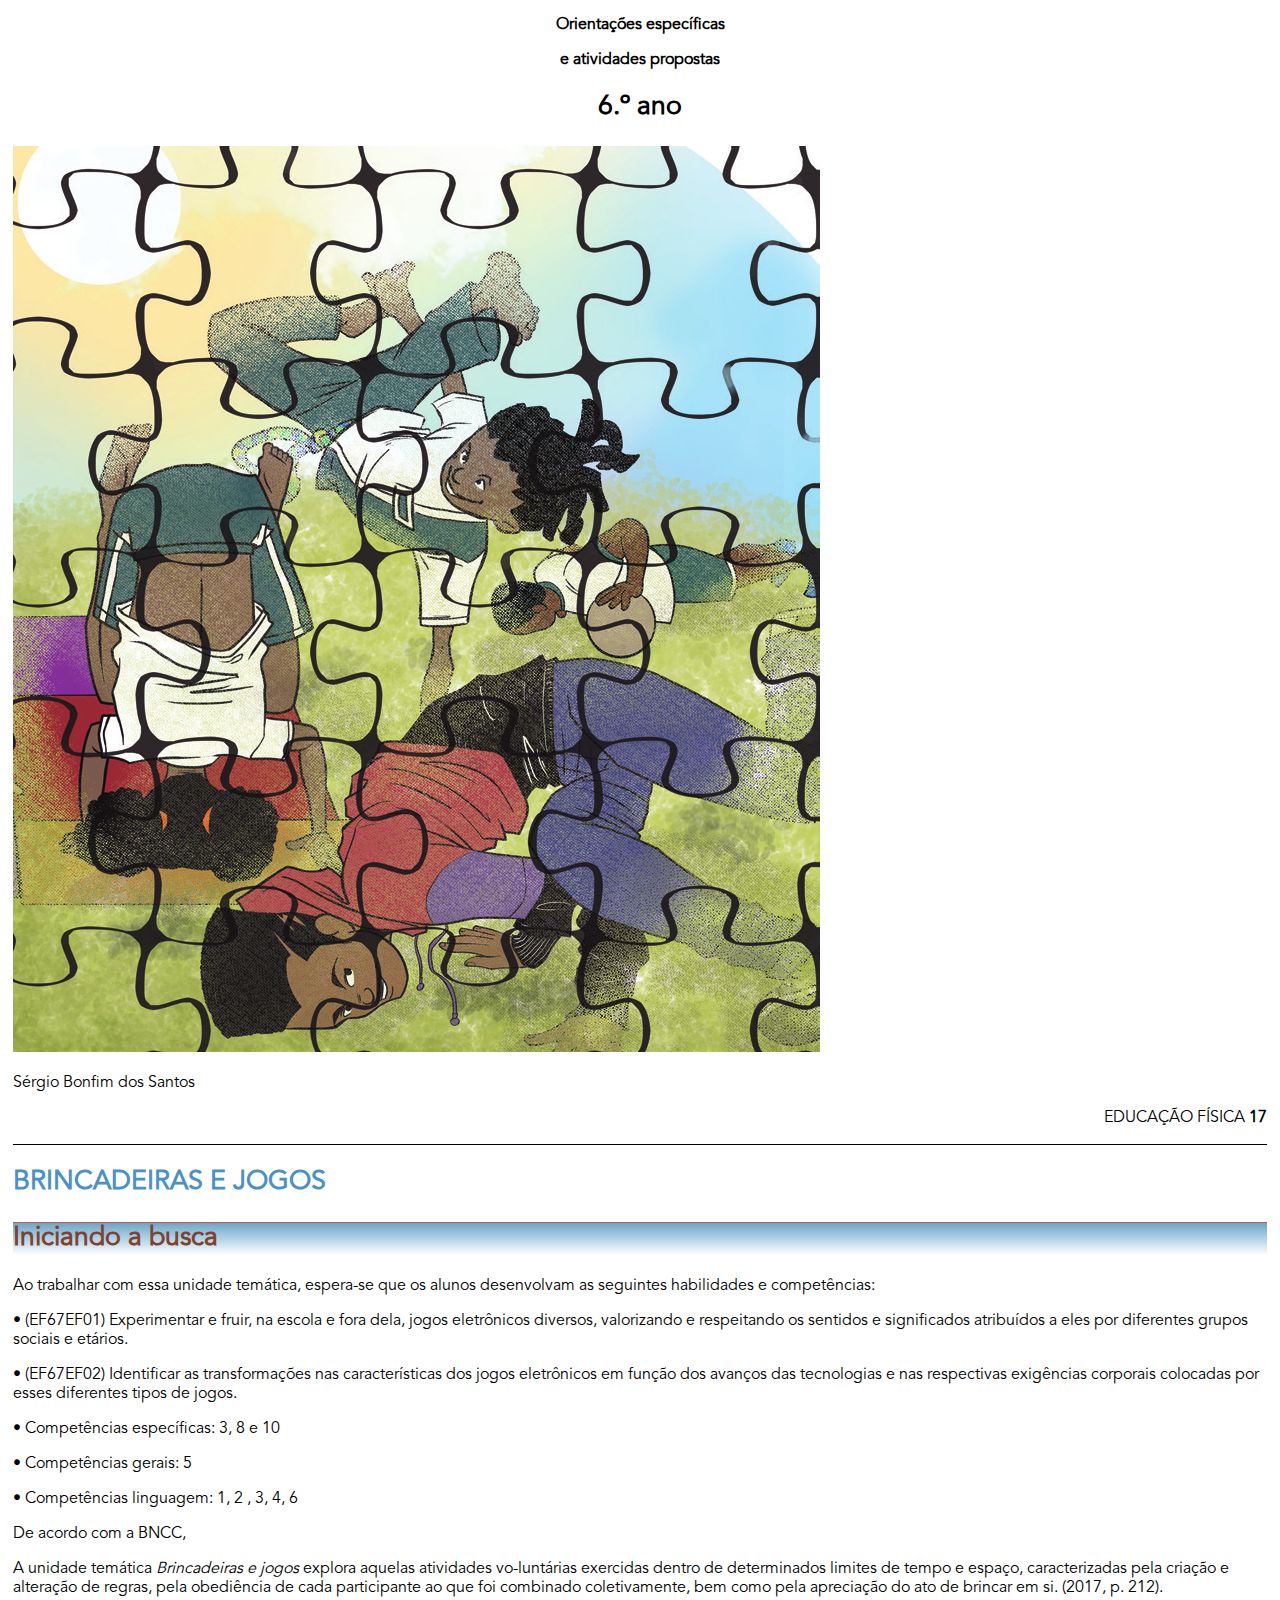
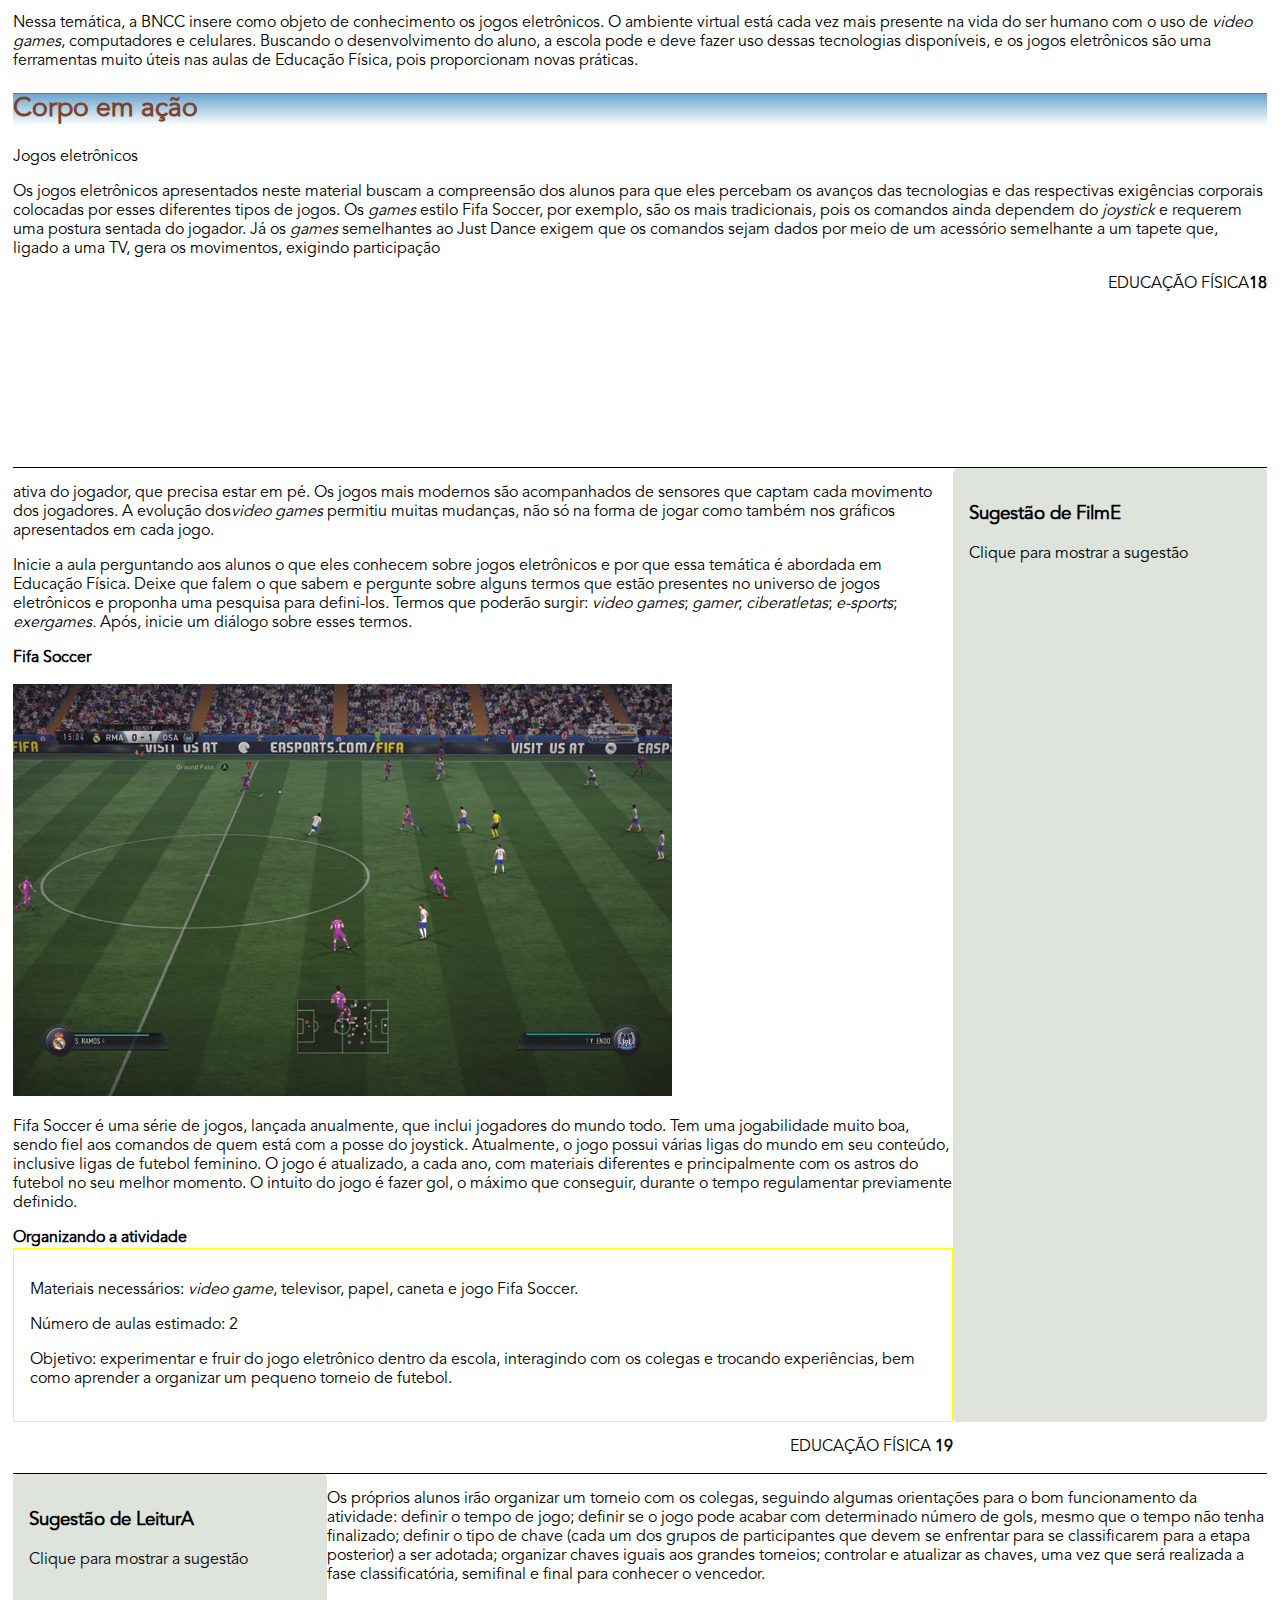
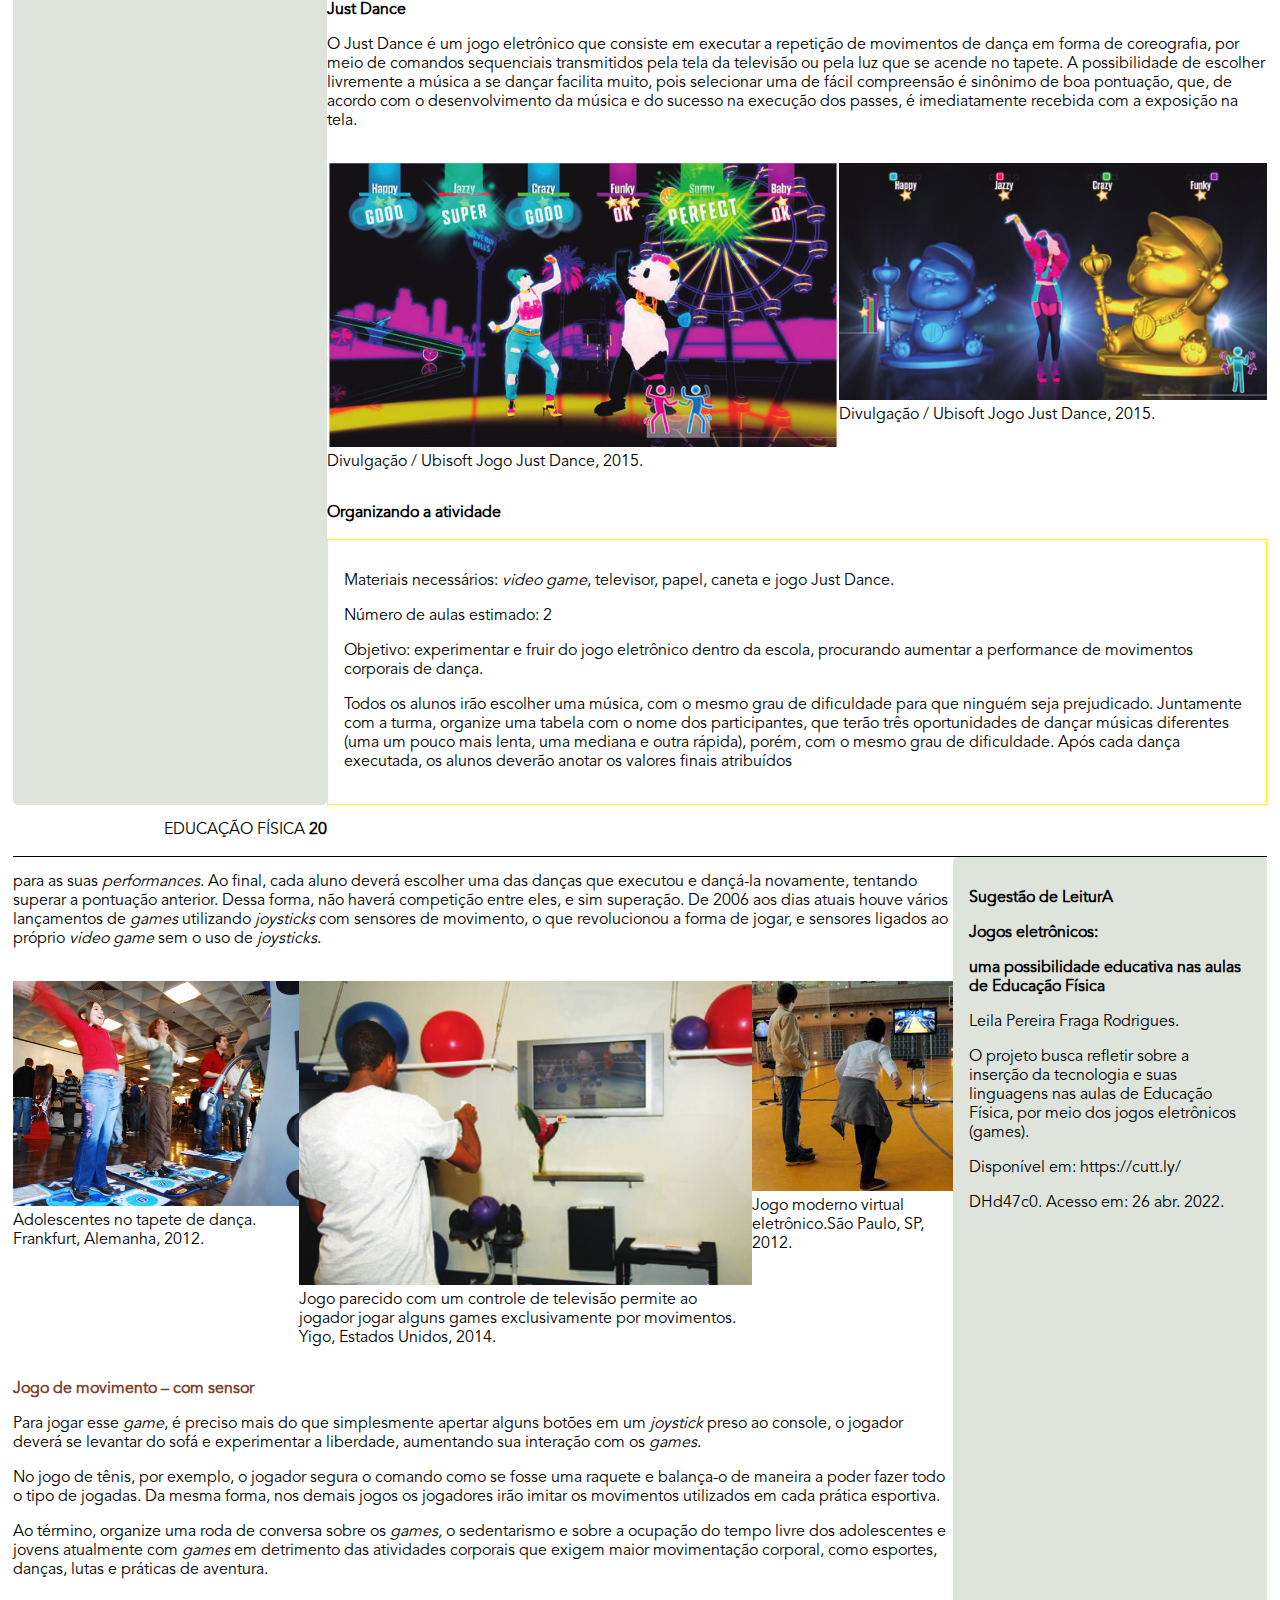
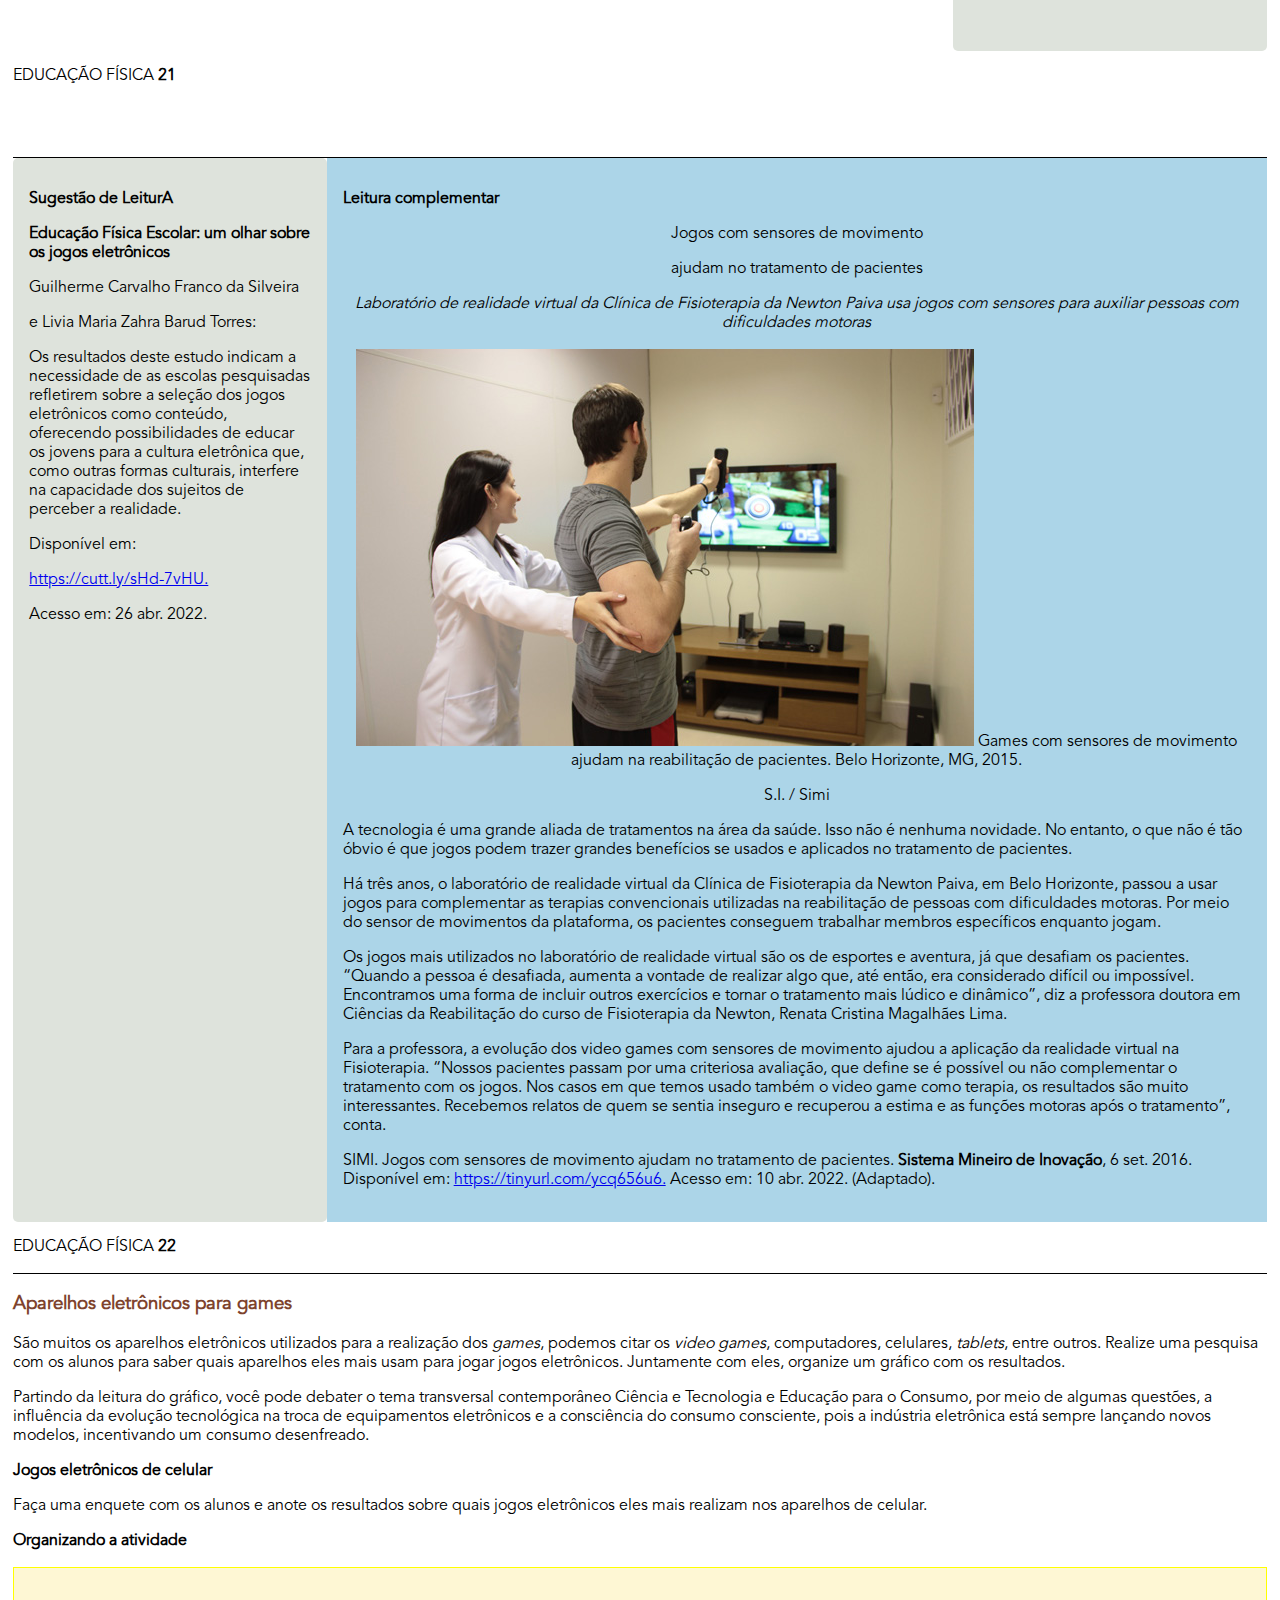
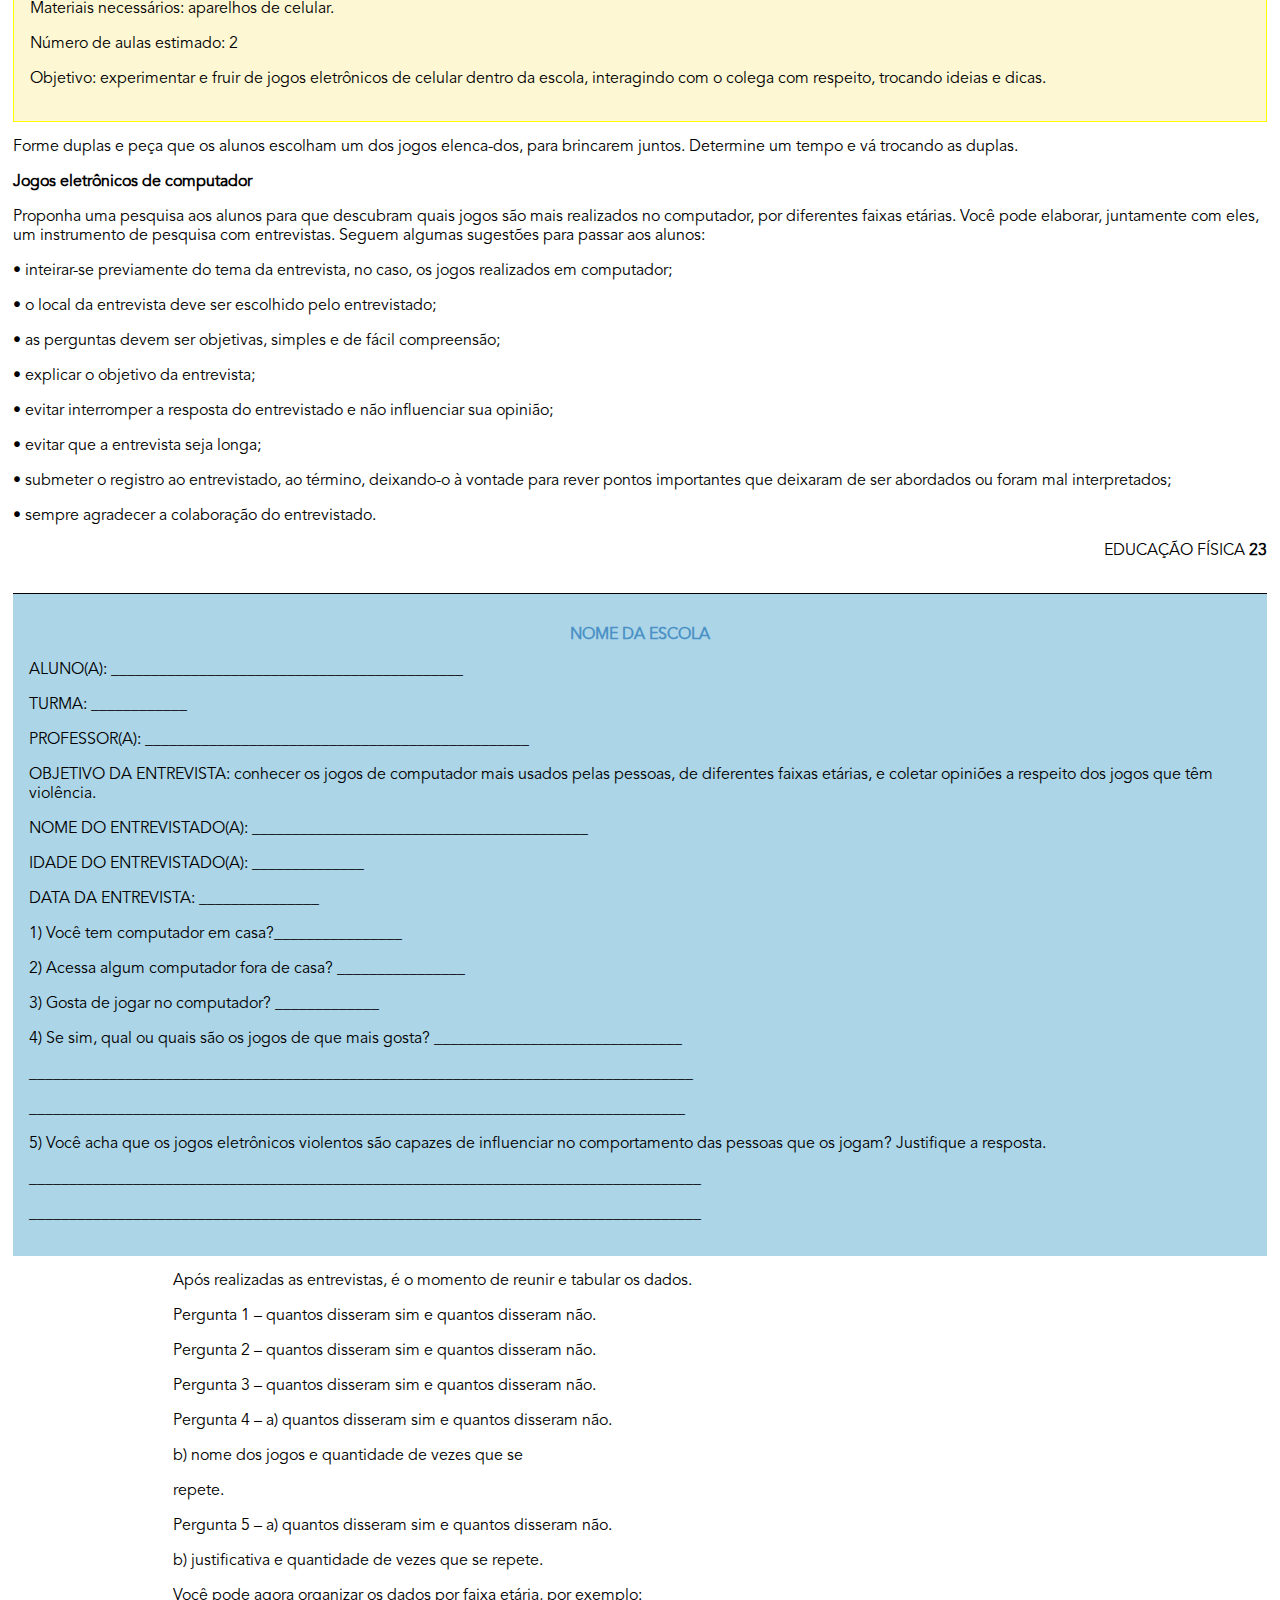
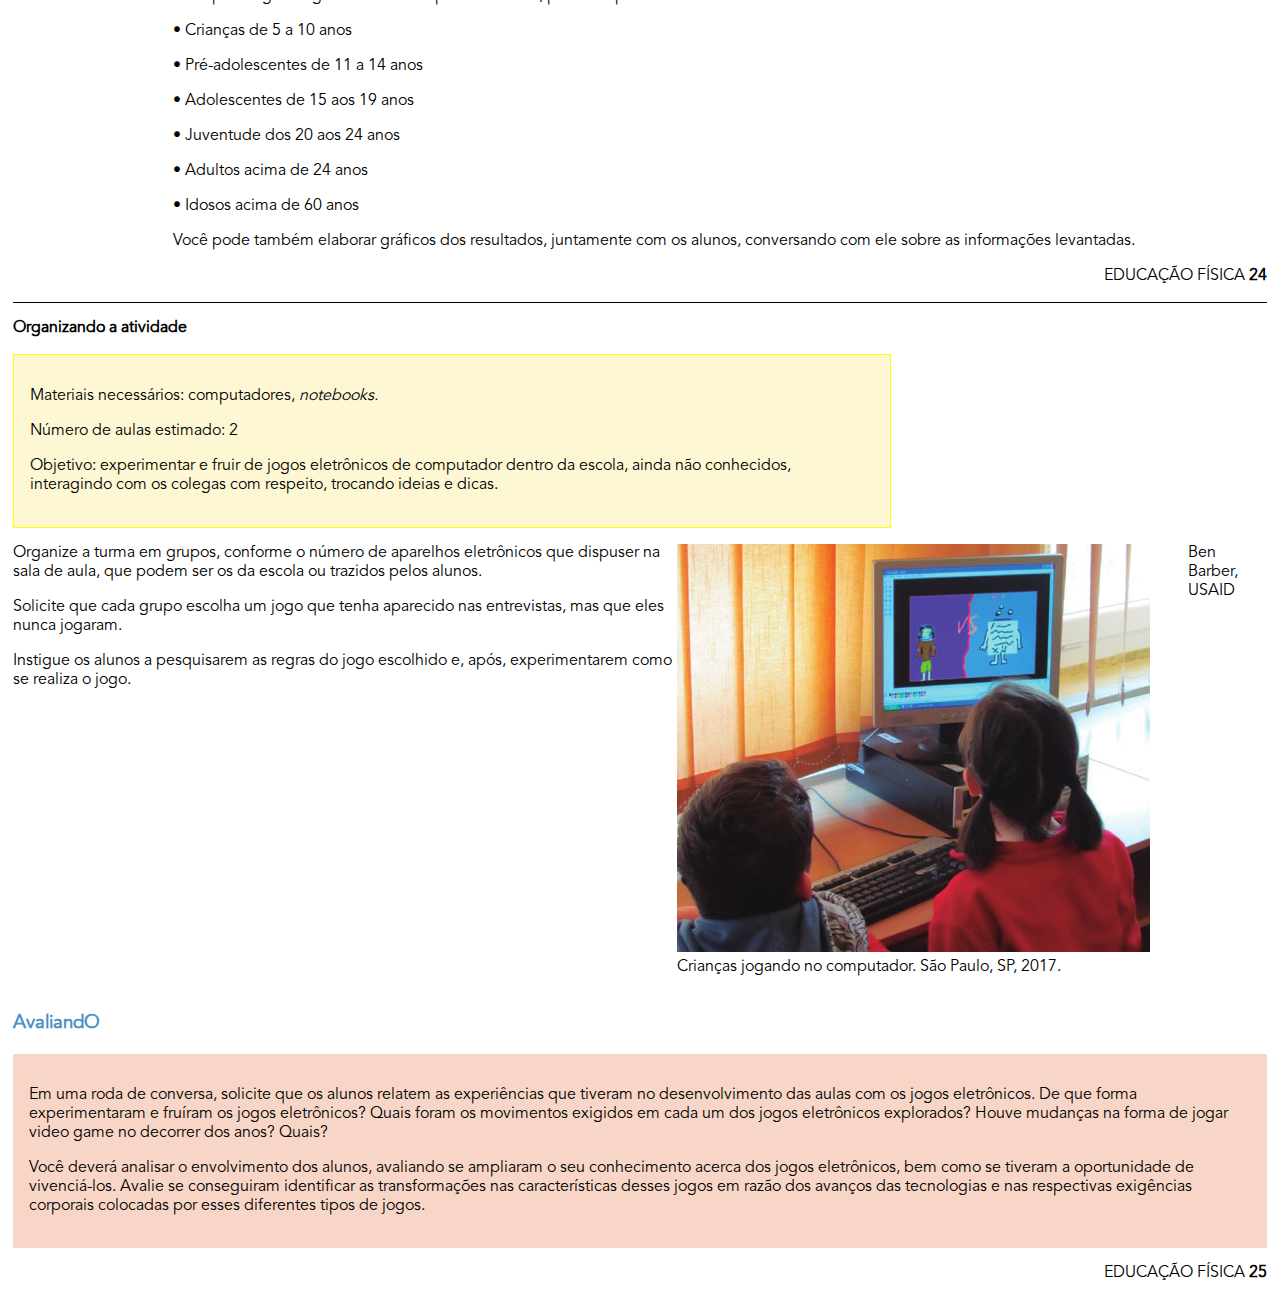
==== zip/ED Fisica 6. FINAL CAPA - Diego Berton, Roselise Stallivi/part2-0-brincadeiras.html @ aefc0dc9 "Refatorando js" ====
<!DOCTYPE html>
<html lang="pt">
  <head>
    <meta charset="UTF-8" />
    <meta http-equiv="X-UA-Compatible" content="IE=edge" />
    <meta name="viewport" content="width=device-width, initial-scale=1.0" />
    <link href="styles/style.css" rel="stylesheet" type="text/css" />
    <title>Manual do professor para a Educação Física - 6. ano</title>
  </head>
  <body>
    <main>
      <section class="page 17">
        <p class="calibre1 center">
          <b class="calibre3">Orientações específicas</b>
        </p>
        <p class="calibre1 center">
          <b class="calibre3">e atividades propostas</b>
        </p>
        <h2 title="6.º, **ano**" class="calibre4 center">6.º ano</h2>
        <p class="calibre1">
          <img src="images/000029.png" alt="Image 38" class="calibre2" />
        </p>
        <p class="calibre1">Sérgio Bonfim dos Santos</p>
        <p class="calibre1 right">EDUCAÇÃO FÍSICA <b class="calibre3">17</b></p>
      </section>
      <section class="page 18">
        <p class="calibre4 title--blue">
          <b class="calibre3">BRINCADEIRAS E JOGOS</b>
        </p>
        <p class="calibre4 title--brown--gradient">
          <b class="calibre3">Iniciando a busca</b>
        </p>
        <p class="calibre1">
          Ao trabalhar com essa unidade temática, espera-se que os alunos
          desenvolvam as seguintes habilidades e competências:
        </p>
        <p class="calibre1">
          • (EF67EF01) Experimentar e fruir, na escola e fora dela, jogos
          eletrônicos diversos, valorizando e respeitando os sentidos e
          significados atribuídos a eles por diferentes grupos sociais e
          etários.
        </p>
        <p class="calibre1"><b class="calibre3"> </b></p>
        <p class="calibre1">
          • (EF67EF02) Identificar as transformações nas características dos
          jogos eletrônicos em função dos avanços das tecnologias e nas
          respectivas exigências corporais colocadas por esses diferentes tipos
          de jogos.
        </p>
        <p class="calibre1"><b class="calibre3"> </b></p>
        <p class="calibre1">• Competências específicas: 3, 8 e 10</p>
        <p class="calibre1"><b class="calibre3"> </b></p>
        <p class="calibre1">• Competências gerais: 5</p>
        <p class="calibre1">
          •<b class="calibre3"> </b>Competências linguagem: 1, 2 , 3, 4, 6
        </p>
        <p class="calibre1">De acordo com a BNCC,</p>
        <p class="calibre1">
          A unidade temática
          <i class="calibre6">Brincadeiras e jogos</i> explora aquelas
          atividades vo-luntárias exercidas dentro de determinados limites de
          tempo e espaço, caracterizadas pela criação e alteração de regras,
          pela obediência de cada participante ao que foi combinado
          coletivamente, bem como pela apreciação do ato de brincar em si.
          (2017, p. 212).
        </p>
        <p class="calibre1">
          Nessa temática, a BNCC insere como objeto de conhecimento os jogos
          eletrônicos. O ambiente virtual está cada vez mais presente na vida do
          ser humano com o uso de <i class="calibre6">video games</i>,
          computadores e celulares. Buscando o desenvolvimento do aluno, a
          escola pode e deve fazer uso dessas tecnologias disponíveis, e os
          jogos eletrônicos são uma ferramentas muito úteis nas aulas de
          Educação Física, pois proporcionam novas práticas.
        </p>
        <p class="calibre4 title--brown--gradient">
          <b class="calibre3">Corpo em ação</b>
        </p>
        <p class="calibre1">Jogos eletrônicos</p>
        <p class="calibre1">
          Os jogos eletrônicos apresentados neste material buscam a compreensão
          dos alunos para que eles percebam os avanços das tecnologias e das
          respectivas exigências corporais colocadas por esses diferentes tipos
          de jogos. Os <i class="calibre6">games</i> estilo Fifa Soccer, por
          exemplo, são os mais tradicionais, pois os comandos ainda dependem do
          <i class="calibre6">joystick</i> e requerem uma postura sentada do
          jogador. Já os <i class="calibre6">games</i> semelhantes ao Just Dance
          exigem que os comandos sejam dados por meio de um acessório semelhante
          a um tapete que, ligado a uma TV, gera os movimentos, exigindo
          participação
        </p>
        <p class="calibre1 right">EDUCAÇÃO FÍSICA<b class="calibre3">18</b></p>
      </section>
      <section class="page 19 two-blocks-right">
        <div>
          <p class="calibre1">
            ativa do jogador, que precisa estar em pé. Os jogos mais modernos
            são acompanhados de sensores que captam cada movimento dos
            jogadores. A evolução dos<i class="calibre6">video games</i>
            permitiu muitas mudanças, não só na forma de jogar como também nos
            gráficos apresentados em cada jogo.
          </p>
          <p class="calibre1">
            Inicie a aula perguntando aos alunos o que eles conhecem sobre jogos
            eletrônicos e por que essa temática é abordada em Educação Física.
            Deixe que falem o que sabem e pergunte sobre alguns termos que estão
            presentes no universo de jogos eletrônicos e proponha uma pesquisa
            para defini-los. Termos que poderão surgir:
            <i class="calibre6">video games</i>; <i class="calibre6">gamer</i>;
            <i class="calibre6">ciberatletas</i>;
            <i class="calibre6">e-sports</i>;
            <i class="calibre6">exergames.</i> Após, inicie um diálogo sobre
            esses termos.
          </p>
          <p class="calibre1"><b class="calibre3">Fifa Soccer</b></p>
          <p class="calibre1">
            <img src="images/000125.png" alt="Image 43" class="calibre2" />
          </p>
          <p class="calibre1">
            Fifa Soccer é uma série de jogos, lançada anualmente, que inclui
            jogadores do mundo todo. Tem uma jogabilidade muito boa, sendo fiel
            aos comandos de quem está com a posse do joystick. Atualmente, o
            jogo possui várias ligas do mundo em seu conteúdo, inclusive ligas
            de futebol feminino. O jogo é atualizado, a cada ano, com materiais
            diferentes e principalmente com os astros do futebol no seu melhor
            momento. O intuito do jogo é fazer gol, o máximo que conseguir,
            durante o tempo regulamentar previamente definido.
          </p>
          <b class="calibre3">Organizando a atividade</b>
          <div class="box--yellow">
            <p class="calibre1">
              Materiais necessários: <i class="calibre6">video game</i>,
              televisor, papel, caneta e jogo Fifa Soccer.
            </p>
            <p class="calibre1">Número de aulas estimado: 2</p>
            <p class="calibre1">
              Objetivo: experimentar e fruir do jogo eletrônico dentro da
              escola, interagindo com os colegas e trocando experiências, bem
              como aprender a organizar um pequeno torneio de futebol.
            </p>
          </div>
        </div>
        <div id="sugestao-19" class="pointer background--blue padding1">
          <h3>
            <b class="calibre3">Sugestão de FilmE</b>
          </h3>
          <p id="instrucao-19">Clique para mostrar a sugestão</p>
          <div id="bloco-sugestao-19" style="visibility: hidden">
            <p>A Era do <i class="calibre6">video game</i></p>
            <p class="calibre1">Ano: 2007.</p>
            <p class="calibre1">Produção: Discovery Channel.</p>
            <p>
              A <i class="calibre6">Era do video game</i> é uma visão madura do
              impacto e da influência dos jogos na sociedade, levando a sério o
              assunto, mas sem perder o tom de brincadeira. Este documentário
              possui 5 capítulos: O polegar; O rosto; As pernas; A mente, e O
              coração. Nesses 5 capítulos, narra a trajetória dos jogos
              eletrônicos, desde o final da década de 50 até os dias atuais,
              retratando não apenas aspectos históricos, mas também o impacto e
              a influência dos <i class="calibre6">games</i> no mundo do
              entretenimento contemporâneo.
            </p>
            <p class="calibre1">
              <img src="images/000156.png" alt="Image 45" class="calibre2" />
            </p>
          </div>
        </div>
        <p class="calibre1 right">EDUCAÇÃO FÍSICA <b class="calibre3">19</b></p>
      </section>
      <section class="page 20 two-blocks-left">
        <div id="sugestao-20" class="pointer background--blue padding1">
          <h3><b class="calibre3"> Sugestão de LeiturA </b></h3>
          <p id="instrucao-20">Clique para mostrar a sugestão</p>
          <div id="bloco-sugestao-20" style="visibility: hidden">
            <p>
              <b class="calibre3">
                Exergames: jogos eletrônicos e exercícios?
              </b>
            </p>
            <p>Talita da Silva de Assis e Alfred Sholl-Franco</p>
            <p>
              O artigo trata dos exergames, jogos que utilizam os movimentos
              corporais como forma de interação com ambientes virtuais,
              contribuindo para o aumento no repertório de movimentos dos alunos
            </p>
            <p>
              Disponível em: https://cutt.ly/BHd7oya. Acesso em: 25 abr. 2022.
            </p>
          </div>
        </div>
        <div>
          <p class="calibre1">
            Os próprios alunos irão organizar um torneio com os colegas,
            seguindo algumas orientações para o bom funcionamento da atividade:
            definir o tempo de jogo; definir se o jogo pode acabar com
            determinado número de gols, mesmo que o tempo não tenha finalizado;
            definir o tipo de chave (cada um dos grupos de participantes que
            devem se enfrentar para se classificarem para a etapa posterior) a
            ser adotada; organizar chaves iguais aos grandes torneios; controlar
            e atualizar as chaves, uma vez que será realizada a fase
            classificatória, semifinal e final para conhecer o vencedor.
          </p>
          <p class="calibre3">Just Dance</p>

          <p class="calibre1">
            O Just Dance é um jogo eletrônico que consiste em executar a
            repetição de movimentos de dança em forma de coreografia, por meio
            de comandos sequenciais transmitidos pela tela da televisão ou pela
            luz que se acende no tapete. A possibilidade de escolher livremente
            a música a se dançar facilita muito, pois selecionar uma de fácil
            compreensão é sinônimo de boa pontuação, que, de acordo com o
            desenvolvimento da música e do sucesso na execução dos passes, é
            imediatamente recebida com a exposição na tela.
          </p>
          <div style="display: flex">
            <p class="calibre1">
              <img
                src="images/000198.png"
                alt="Image 48"
                class="image-responsive"
              />
              Divulgação / Ubisoft Jogo Just Dance, 2015.
            </p>
            <p class="calibre1">
              <img
                src="images/000232.png"
                alt="Image 50"
                class="image-responsive"
              />
              Divulgação / Ubisoft Jogo Just Dance, 2015.
            </p>
          </div>
          <div>
            <p class="calibre1">
              <b class="calibre3">Organizando a atividade</b>
            </p>
            <div class="box--yellow">
              <p class="calibre1">
                Materiais necessários: <i class="calibre6">video game</i>,
                televisor, papel, caneta e jogo Just Dance.
              </p>
              <p class="calibre1">Número de aulas estimado: 2</p>
              <p class="calibre1">
                Objetivo: experimentar e fruir do jogo eletrônico dentro da
                escola, procurando aumentar a performance de movimentos
                corporais de dança.
              </p>
              <p class="calibre1">
                Todos os alunos irão escolher uma música, com o mesmo grau de
                dificuldade para que ninguém seja prejudicado. Juntamente com a
                turma, organize uma tabela com o nome dos participantes, que
                terão três oportunidades de dançar músicas diferentes (uma um
                pouco mais lenta, uma mediana e outra rápida), porém, com o
                mesmo grau de dificuldade. Após cada dança executada, os alunos
                deverão anotar os valores finais atribuídos
              </p>
            </div>
          </div>
        </div>
        <p class="calibre1 right">EDUCAÇÃO FÍSICA <b class="calibre3">20</b></p>
      </section>
      <section class="page 21 two-blocks-right">
        <div>
          <p class="calibre1">
            para as suas <i class="calibre6">performances</i>. Ao final, cada
            aluno deverá escolher uma das danças que executou e dançá-la
            novamente, tentando superar a pontuação anterior. Dessa forma, não
            haverá competição entre eles, e sim superação. De 2006 aos dias
            atuais houve vários lançamentos de
            <i class="calibre6">games</i> utilizando
            <i class="calibre6">joysticks</i> com sensores de movimento, o que
            revolucionou a forma de jogar, e sensores ligados ao próprio
            <i class="calibre6">video game</i> sem o uso de
            <i class="calibre6">joysticks</i>.
          </p>
          <div style="display: flex">
            <p class="calibre1">
              <img
                src="images/000272.jpg"
                alt="Image 53"
                class="image-responsive"
              />
              Adolescentes no tapete de dança. Frankfurt, Alemanha, 2012.
            </p>
            <p class="calibre1">
              <img
                src="images/000306.png"
                alt="Image 55"
                class="image-responsive"
              />
              Jogo parecido com um controle de televisão permite ao jogador
              jogar alguns games exclusivamente por movimentos. Yigo, Estados
              Unidos, 2014.
            </p>
            <p class="calibre1">
              <img
                src="images/000265.jpg"
                alt="Image 57"
                class="image-responsive"
              />
              Jogo moderno virtual eletrônico.São Paulo, SP, 2012.
            </p>
          </div>
          <div>
            <p class="calibre3 title--brown">
              Jogo de movimento &ndash; com sensor
            </p>
            <p class="calibre1">
              Para jogar esse <i class="calibre6">game</i>, é preciso mais do
              que simplesmente apertar alguns botões em um
              <i class="calibre6">joystick</i> preso ao console, o jogador
              deverá se levantar do sofá e experimentar a liberdade, aumentando
              sua interação com os <i class="calibre6">games</i>.
            </p>
            <p class="calibre1">
              No jogo de tênis, por exemplo, o jogador segura o comando como se
              fosse uma raquete e balança-o de maneira a poder fazer todo o tipo
              de jogadas. Da mesma forma, nos demais jogos os jogadores irão
              imitar os movimentos utilizados em cada prática esportiva.
            </p>
            <p class="calibre1">
              Ao término, organize uma roda de conversa sobre os
              <i class="calibre6">games, </i> o sedentarismo e sobre a ocupação
              do tempo livre dos adolescentes e jovens atualmente com
              <i class="calibre6">games</i> em detrimento das atividades
              corporais que exigem maior movimentação corporal, como esportes,
              danças, lutas e práticas de aventura.
            </p>
          </div>
        </div>
        <div class="background--blue padding1">
          <p class="calibre1">
            <b class="calibre3">Sugestão de</b>
            <b class="calibre3">LeiturA</b>
          </p>
          <p class="calibre1"><b class="calibre3">Jogos eletrônicos: </b></p>
          <p class="calibre1">
            <b class="calibre3"
              >uma possibilidade educativa nas aulas de Educação Física</b
            >
          </p>
          <p class="calibre1">Leila Pereira Fraga Rodrigues.</p>
          <p class="calibre1">
            O projeto busca refletir sobre a inserção da tecnologia e suas
            linguagens nas aulas de Educação Física, por meio dos jogos
            eletrônicos (games).
          </p>
          <p class="calibre1">Disponível em: https://cutt.ly/</p>
          <p class="calibre1">DHd47c0. Acesso em: 26 abr. 2022.</p>
        </div>
        <p class="calibre1">EDUCAÇÃO FÍSICA <b class="calibre3">21</b></p>
      </section>
      <section class="page 22 two-blocks-left">
        <div class="background--blue padding1">
          <p class="calibre1"><b class="calibre3">Sugestão de LeiturA</b></p>
          <p class="calibre1">
            <b class="calibre3"
              >Educação Física Escolar: um olhar sobre os jogos eletrônicos</b
            >
          </p>
          <p class="calibre1">Guilherme Carvalho Franco da Silveira</p>
          <p class="calibre1">e Livia Maria Zahra Barud Torres:</p>
          <p class="calibre1">
            Os resultados deste estudo indicam a necessidade de as escolas
            pesquisadas refletirem sobre a seleção dos jogos eletrônicos como
            conteúdo, oferecendo possibilidades de educar os jovens para a
            cultura eletrônica que, como outras formas culturais, interfere na
            capacidade dos sujeitos de perceber a realidade.
          </p>
          <p class="calibre1">Disponível em:</p>
          <p class="calibre1">
            <a href="https://cutt.ly/sHd-7vHU">https://cutt.ly/sHd-7vHU.</a>
          </p>
          <p class="calibre1">Acesso em: 26 abr. 2022.</p>
        </div>
        <div class="cover-background--blue padding1">
          <p class="calibre1"><b class="calibre3">Leitura complementar</b></p>
          <div class="center">
            <p class="calibre1">Jogos com sensores de movimento</p>
            <p class="calibre1">ajudam no tratamento de pacientes</p>
            <p class="calibre1">
              <i class="calibre6">
                Laboratório de realidade virtual da Clínica de Fisioterapia da
                Newton Paiva usa jogos com sensores para auxiliar pessoas com
                dificuldades motoras
              </i>
            </p>
            <p class="calibre1">
              <img
                src="images/000069.jpg"
                alt="Homem jogando video game Wii"
                class="calibre2"
              />
              Games com sensores de movimento ajudam na reabilitação de
              pacientes. Belo Horizonte, MG, 2015.
            </p>
            <p class="calibre1">S.I. / Simi</p>
          </div>

          <p class="calibre1">
            A tecnologia é uma grande aliada de tratamentos na área da saúde.
            Isso não é nenhuma novidade. No entanto, o que não é tão óbvio é que
            jogos podem trazer grandes benefícios se usados e aplicados no
            tratamento de pacientes.
          </p>
          <p class="calibre1">
            Há três anos, o laboratório de realidade virtual da Clínica de
            Fisioterapia da Newton Paiva, em Belo Horizonte, passou a usar jogos
            para complementar as terapias convencionais utilizadas na
            reabilitação de pessoas com dificuldades motoras. Por meio do sensor
            de movimentos da plataforma, os pacientes conseguem trabalhar
            membros específicos enquanto jogam.
          </p>
          <p class="calibre1">
            Os jogos mais utilizados no laboratório de realidade virtual são os
            de esportes e aventura, já que desafiam os pacientes. “Quando a
            pessoa é desafiada, aumenta a vontade de realizar algo que, até
            então, era considerado difícil ou impossível. Encontramos uma forma
            de incluir outros exercícios e tornar o tratamento mais lúdico e
            dinâmico”, diz a professora doutora em Ciências da Reabilitação do
            curso de Fisioterapia da Newton, Renata Cristina Magalhães Lima.
          </p>
          <p class="calibre1">
            Para a professora, a evolução dos video games com sensores de
            movimento ajudou a aplicação da realidade virtual na Fisioterapia.
            “Nossos pacientes passam por uma criteriosa avaliação, que define se
            é possível ou não complementar o tratamento com os jogos. Nos casos
            em que temos usado também o video game como terapia, os resultados
            são muito interessantes. Recebemos relatos de quem se sentia
            inseguro e recuperou a estima e as funções motoras após o
            tratamento”, conta.
          </p>
          <p class="calibre1">
            SIMI. Jogos com sensores de movimento ajudam no tratamento de
            pacientes.
            <b class="calibre3">Sistema Mineiro de Inovação</b>, 6 set. 2016.
            Disponível em:
            <a href="https://tinyurl.com/ycq656u6"
              >https://tinyurl.com/ycq656u6.</a
            >
            Acesso em: 10 abr. 2022. (Adaptado).
          </p>
        </div>
        <p class="calibre1">EDUCAÇÃO FÍSICA <b class="calibre3">22</b></p>
      </section>
      <section class="page 23">
        <h3 class="calibre1 title--brown">
          <a id="calibre_link-25"></a>Aparelhos eletrônicos para games
        </h3>
        <p class="calibre1">
          São muitos os aparelhos eletrônicos utilizados para a realização dos
          <i class="calibre6">games</i>, podemos citar os
          <i class="calibre6">video</i> <i class="calibre6">games</i>,
          computadores, celulares, <i class="calibre6">tablets</i>, entre
          outros. Realize uma pesquisa com os alunos para saber quais aparelhos
          eles mais usam para jogar jogos eletrônicos. Juntamente com eles,
          organize um gráfico com os resultados.
        </p>
        <p class="calibre1">
          Partindo da leitura do gráfico, você pode debater o tema transversal
          contemporâneo Ciência e Tecnologia e Educação para o Consumo, por meio
          de algumas questões, a influência da evolução tecnológica na troca de
          equipamentos eletrônicos e a consciência do consumo consciente, pois a
          indústria eletrônica está sempre lançando novos modelos, incentivando
          um consumo desenfreado.
        </p>
        <p class="calibre1">
          <b class="calibre3">Jogos eletrônicos de celular</b>
        </p>
        <p class="calibre1">
          Faça uma enquete com os alunos e anote os resultados sobre quais jogos
          eletrônicos eles mais realizam nos aparelhos de celular.
        </p>
        <p class="calibre1"><b class="calibre3">Organizando a atividade</b></p>
        <div class="box--yellow background--yellow">
          <p class="calibre1">Materiais necessários: aparelhos de celular.</p>
          <p class="calibre1">Número de aulas estimado: 2</p>
          <p class="calibre1">
            Objetivo: experimentar e fruir de jogos eletrônicos de celular
            dentro da escola, interagindo com o colega com respeito, trocando
            ideias e dicas.
          </p>
        </div>
        <p class="calibre1">
          Forme duplas e peça que os alunos escolham um dos jogos elenca-dos,
          para brincarem juntos. Determine um tempo e vá trocando as duplas.
        </p>
        <p class="calibre1">
          <b class="calibre3">Jogos eletrônicos de computador</b>
        </p>
        <p class="calibre1">
          Proponha uma pesquisa aos alunos para que descubram quais jogos são
          mais realizados no computador, por diferentes faixas etárias. Você
          pode elaborar, juntamente com eles, um instrumento de pesquisa com
          entrevistas. Seguem algumas sugestões para passar aos alunos:
        </p>
        <p class="calibre1">
          • inteirar-se previamente do tema da entrevista, no caso, os jogos
          realizados em computador;
        </p>
        <p class="calibre1">
          • o local da entrevista deve ser escolhido pelo entrevistado;
        </p>
        <p class="calibre1">
          • as perguntas devem ser objetivas, simples e de fácil compreensão;
        </p>
        <p class="calibre1">• explicar o objetivo da entrevista;</p>
        <p class="calibre1">
          • evitar interromper a resposta do entrevistado e não influenciar sua
          opinião;
        </p>
        <p class="calibre1">• evitar que a entrevista seja longa;</p>
        <p class="calibre1">
          • submeter o registro ao entrevistado, ao término, deixando-o à
          vontade para rever pontos importantes que deixaram de ser abordados ou
          foram mal interpretados;
        </p>
        <p class="calibre1">
          • sempre agradecer a colaboração do entrevistado.
        </p>
        <p class="calibre1 right">EDUCAÇÃO FÍSICA <b class="calibre3">23</b></p>
      </section>
      <section class="page 24">
        <div class="cover-background--blue padding1">
          <p class="calibre1 title--blue center">
            <b class="calibre3">NOME DA ESCOLA</b>
          </p>
          <p class="calibre1">
            ALUNO(A): ____________________________________________
          </p>
          <p class="calibre1">TURMA: ____________</p>
          <p class="calibre1">
            PROFESSOR(A): ________________________________________________
          </p>
          <p class="calibre1">
            OBJETIVO DA ENTREVISTA: conhecer os jogos de computador mais usados
            pelas pessoas, de diferentes faixas etárias, e coletar opiniões a
            respeito dos jogos que têm violência.
          </p>
          <p class="calibre1">
            NOME DO ENTREVISTADO(A): __________________________________________
          </p>
          <p class="calibre1">IDADE DO ENTREVISTADO(A): ______________</p>
          <p class="calibre1">DATA DA ENTREVISTA: _______________</p>
          <p class="calibre1">
            1) Você tem computador em casa?________________
          </p>
          <p class="calibre1">
            2) Acessa algum computador fora de casa? ________________
          </p>
          <p class="calibre1">3) Gosta de jogar no computador? _____________</p>
          <p class="calibre1">
            4) Se sim, qual ou quais são os jogos de que mais gosta?
            _______________________________
          </p>
          <p class="calibre1">
            ___________________________________________________________________________________
          </p>
          <p class="calibre1">
            __________________________________________________________________________________
          </p>
          <p class="calibre1">
            5) Você acha que os jogos eletrônicos violentos são capazes de
            influenciar no comportamento das pessoas que os jogam? Justifique a
            resposta.
          </p>
          <p class="calibre1">
            ____________________________________________________________________________________
          </p>
          <p class="calibre1">
            ____________________________________________________________________________________
          </p>
        </div>
        <div style="margin: 0 0 0 10rem">
          <p class="calibre1">
            Após realizadas as entrevistas, é o momento de reunir e tabular os
            dados.
          </p>
          <p class="calibre1">
            Pergunta 1 &ndash; quantos disseram sim e quantos disseram não.
          </p>
          <p class="calibre1">
            Pergunta 2 &ndash; quantos disseram sim e quantos disseram não.
          </p>
          <p class="calibre1">
            Pergunta 3 &ndash; quantos disseram sim e quantos disseram não.
          </p>
          <p class="calibre1">
            Pergunta 4 &ndash; a) quantos disseram sim e quantos disseram não.
          </p>
          <p class="calibre1">b) nome dos jogos e quantidade de vezes que se</p>
          <p class="calibre1">repete.</p>
          <p class="calibre1">
            Pergunta 5 &ndash; a) quantos disseram sim e quantos disseram não.
          </p>
          <p class="calibre1">
            b) justificativa e quantidade de vezes que se repete.
          </p>
          <p class="calibre1">
            Você pode agora organizar os dados por faixa etária, por exemplo:
          </p>
          <p class="calibre1"><b class="calibre3"> </b></p>
          <p class="calibre1">• Crianças de 5 a 10 anos</p>
          <p class="calibre1"><b class="calibre3"> </b></p>
          <p class="calibre1">• Pré-adolescentes de 11 a 14 anos</p>
          <p class="calibre1"><b class="calibre3"> </b></p>
          <p class="calibre1">• Adolescentes de 15 aos 19 anos</p>
          <p class="calibre1"><b class="calibre3"> </b></p>
          <p class="calibre1">• Juventude dos 20 aos 24 anos</p>
          <p class="calibre1"><b class="calibre3"> </b></p>
          <p class="calibre1">• Adultos acima de 24 anos</p>
          <p class="calibre1"><b class="calibre3"> </b></p>
          <p class="calibre1">• Idosos acima de 60 anos</p>
          <p class="calibre1">
            Você pode também elaborar gráficos dos resultados, juntamente com os
            alunos, conversando com ele sobre as informações levantadas.
          </p>
        </div>
        <p class="calibre1 right">EDUCAÇÃO FÍSICA <b class="calibre3">24</b></p>
      </section>
      <section class="25">
        <p class="calibre1"><b class="calibre3">Organizando a atividade</b></p>
        <div class="box--yellow background--yellow" style="margin-right: 30%">
          <p class="calibre1">
            Materiais necessários: computadores,
            <i class="calibre6">notebooks. </i>
          </p>
          <p class="calibre1">Número de aulas estimado: 2</p>
          <p class="calibre1">
            Objetivo: experimentar e fruir de jogos eletrônicos de computador
            dentro da escola, ainda não conhecidos, interagindo com os colegas
            com respeito, trocando ideias e dicas.
          </p>
        </div>
        <div style="display: flex">
          <div>
            <p class="calibre1">
              Organize a turma em grupos, conforme o número de aparelhos
              eletrônicos que dispuser na sala de aula, que podem ser os da
              escola ou trazidos pelos alunos.
            </p>
            <p class="calibre1">
              Solicite que cada grupo escolha um jogo que tenha aparecido nas
              entrevistas, mas que eles nunca jogaram.
            </p>
            <p class="calibre1">
              Instigue os alunos a pesquisarem as regras do jogo escolhido e,
              após, experimentarem como se realiza o jogo.
            </p>
          </div>
          <p class="calibre1">
            <img src="images/000132.png" alt="Image 64" class="calibre2" />
            Crianças jogando no computador. São Paulo, SP, 2017.
          </p>
          <p class="calibre1">Ben Barber, USAID</p>
        </div>
        <h3 class="calibre1 title--blue"><b class="calibre3">AvaliandO</b></h3>
        <div class="background--salmon padding1">
          <p class="calibre1">
            Em uma roda de conversa, solicite que os alunos relatem as
            experiências que tiveram no desenvolvimento das aulas com os jogos
            eletrônicos. De que forma experimentaram e fruíram os jogos
            eletrônicos? Quais foram os movimentos exigidos em cada um dos jogos
            eletrônicos explorados? Houve mudanças na forma de jogar video game
            no decorrer dos anos? Quais?
          </p>
          <p class="calibre1">
            Você deverá analisar o envolvimento dos alunos, avaliando se
            ampliaram o seu conhecimento acerca dos jogos eletrônicos, bem como
            se tiveram a oportunidade de vivenciá-los. Avalie se conseguiram
            identificar as transformações nas características desses jogos em
            razão dos avanços das tecnologias e nas respectivas exigências
            corporais colocadas por esses diferentes tipos de jogos.
          </p>
        </div>
        <p class="calibre1 right">EDUCAÇÃO FÍSICA <b class="calibre3">25</b></p>
      </section>
    </main>
    <script
      src="./scripts/interactions.js"
      type="application/javascript"
    ></script>
    <script
      defer
      src="scripts/part2-0.js"
      type="application/javascript"
    ></script>
  </body>
</html>
---- zip/ED Fisica 6. FINAL CAPA - Diego Berton, Roselise Stallivi/styles/style.css ----
@page {
  margin-bottom: 5pt;
  margin-top: 5pt;
}

@font-face {
  font-family: AvenirLTStd45Book;
  src: url("AvenirLTStd45Book.otf");
}

html,
body {
  display: block;
  font-size: 1em;
  margin-bottom: 0;
  margin-left: 5pt;
  margin-right: 5pt;
  margin-top: 0;
  padding-left: 0;
  padding-right: 0;
  font-family: "AvenirLTStd45Book";
}

@media print {
  .page {
    height: auto;
    border-bottom: 0;
  }
}

.title--blue {
  color: #4a91c5;
}

.title--brown {
  color: #7e432d;
}

.title--brown--gradient {
  border-top: #da5138 1px solid;
  background: rgb(107, 166, 205);
  background: linear-gradient(
    180deg,
    rgba(107, 166, 205, 1) 0%,
    rgba(255, 255, 255, 1) 100%
  );
  color: #7e432d;
}

.page {
  min-height: 100vh;
  border-bottom: 1px solid black;
}

.pointer {
  cursor: pointer;
}

.cover-background--blue {
  background-color: #acd5e8;
}

.background--blue {
  border-radius: 5px;
  background-color: #dee3dc;
}

.background--yellow {
  background-color: #fef7d4;
}

.background--salmon {
  background-color: #f8d6c7;
}
.center-center {
  display: flex;
  flex-direction: column;
  justify-content: center;
  align-items: center;
}

.center {
  text-align: center;
}

.right {
  text-align: right;
}

.box {
  margin: 0 10rem;
  padding: 1rem;
  border: 1px solid black;
}

.box--yellow {
  padding: 1rem;
  border: 1px solid yellow;
}

.two-blocks-right {
  display: grid;
  grid-template-columns: 1fr minmax(250px, 25%);
}

.two-blocks-left {
  display: grid;
  grid-template-columns: minmax(250px, 25%) 1fr;
}

.justify {
  text-align: justify;
  text-justify: inter-word;
  margin: 10rem;
}

.padding1 {
  padding: 1rem;
}

.calibre1 {
  display: block;
  margin-bottom: 1em;
  margin-left: 0;
  margin-right: 0;
  margin-top: 1em;
}

.calibre2 {
  height: auto;
  width: auto;
}

.image-responsive {
  height: auto;
  width: 100%;
}

.calibre3 {
  font-weight: bold;
}

.calibre4 {
  display: block;
  font-size: 1.66667em;
  font-weight: bold;
  line-height: 1.2;
  margin-bottom: 0.83em;
  margin-left: 0;
  margin-right: 0;
  margin-top: 0.83em;
  page-break-before: always;
}

.calibre5 {
  font-weight: bold;
  line-height: 1.2;
}

.calibre6 {
  font-style: italic;
}

.sigilnotintoc {
  display: block;
  font-size: 1.29167em;
  font-weight: bold;
  line-height: 1.2;
  margin-bottom: 1em;
  margin-left: 0;
  margin-right: 0;
  margin-top: 1em;
}
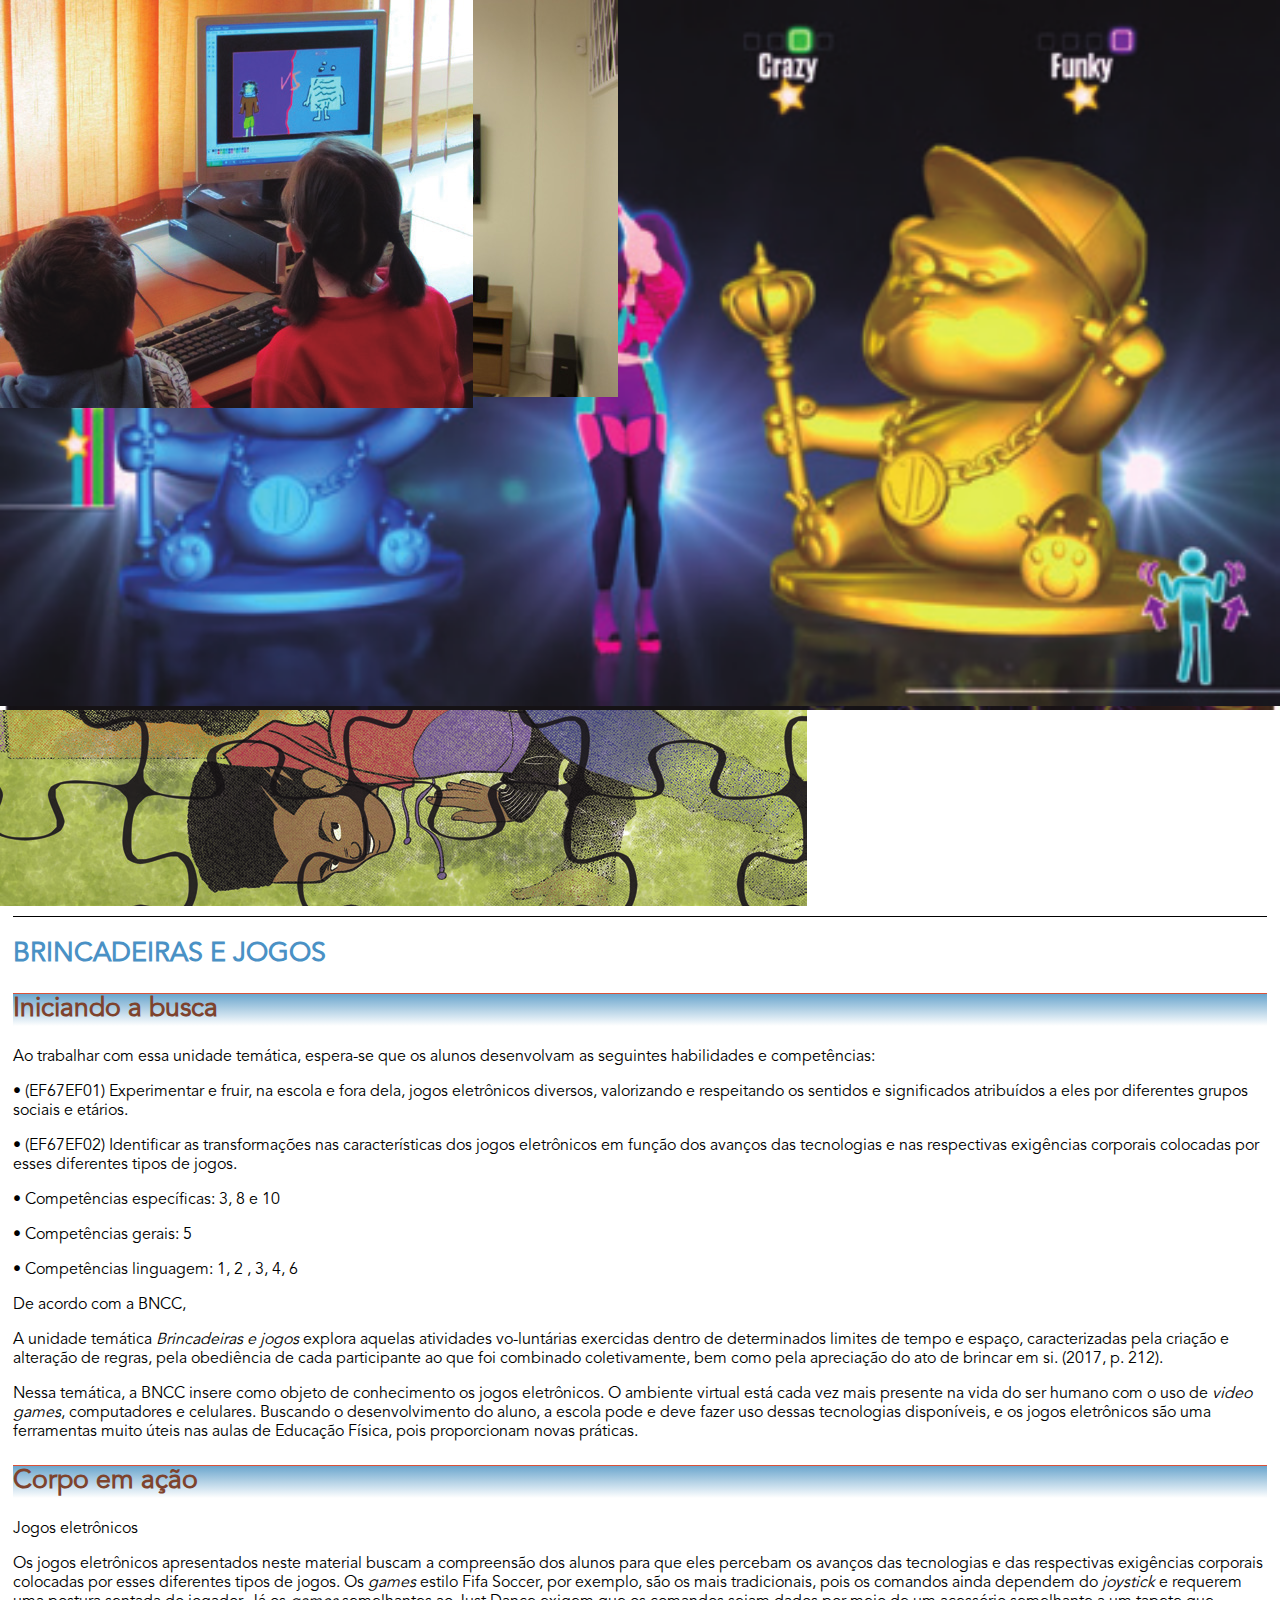
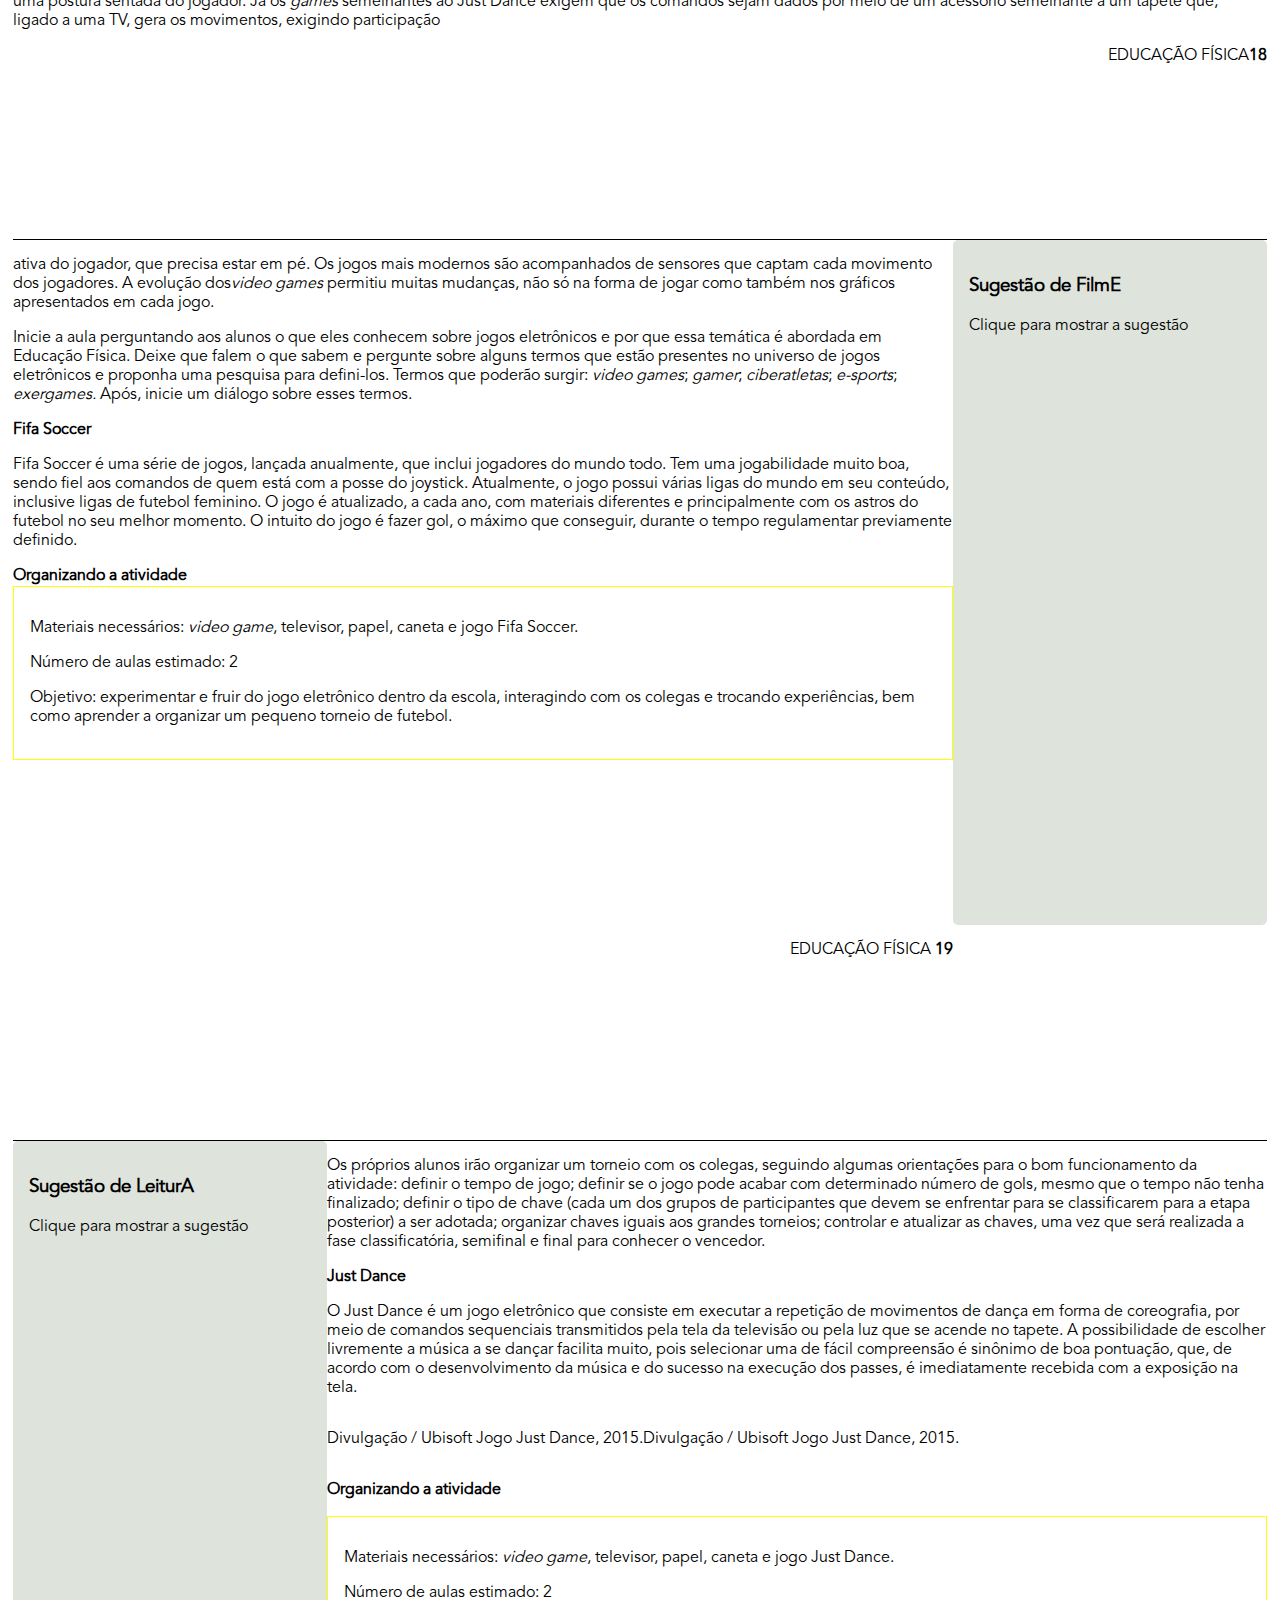
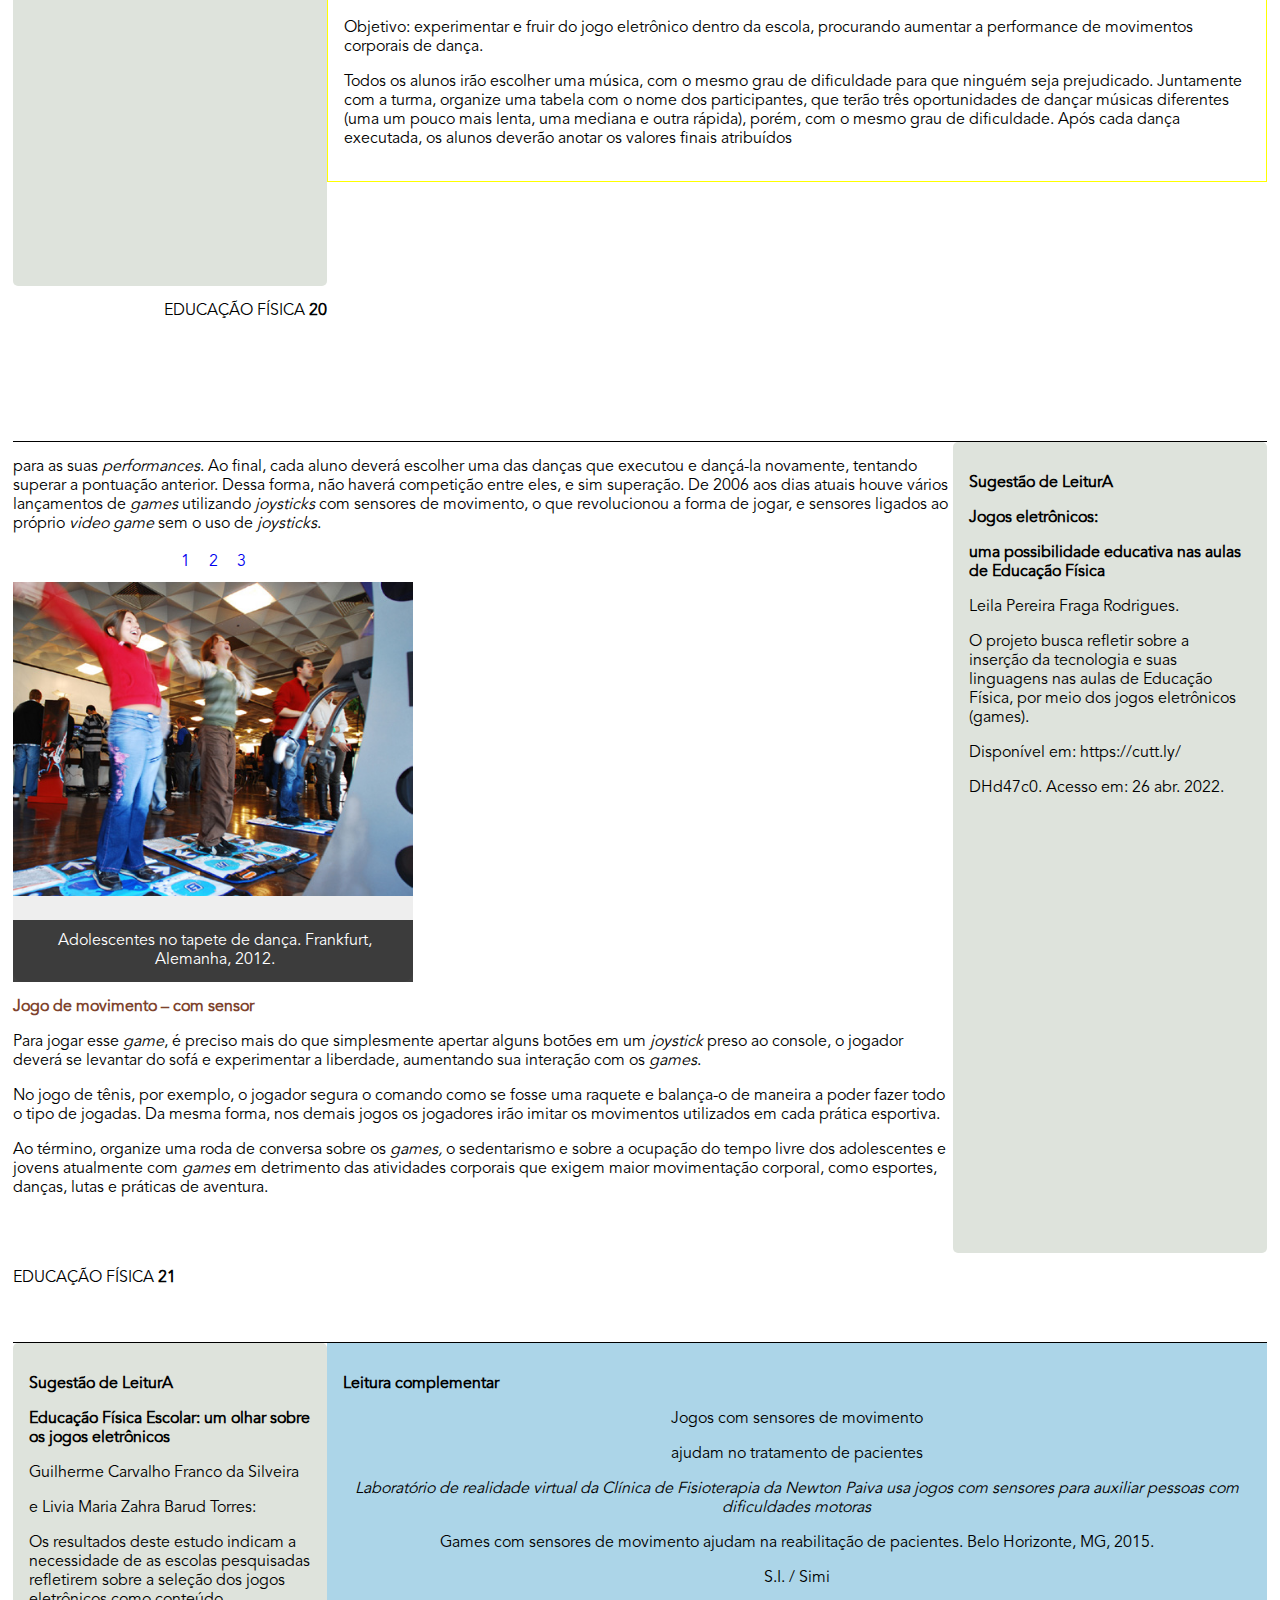
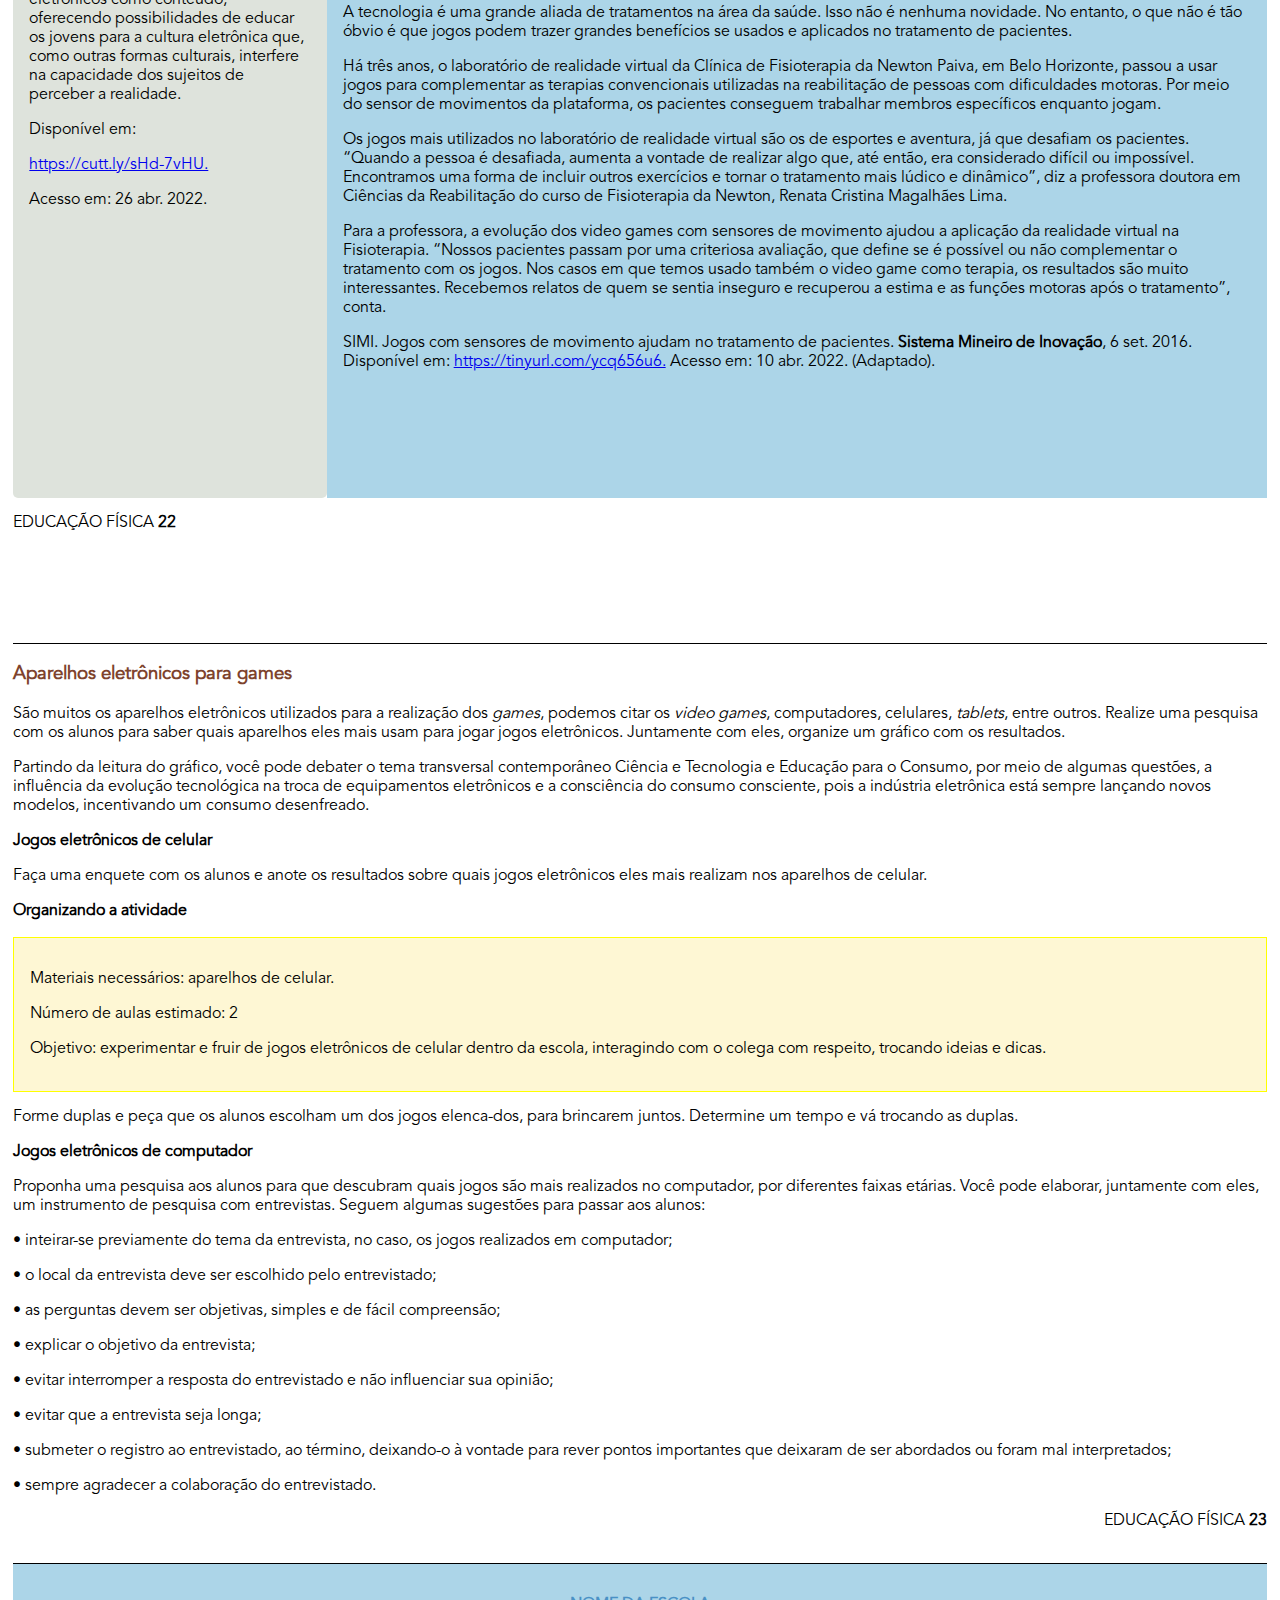
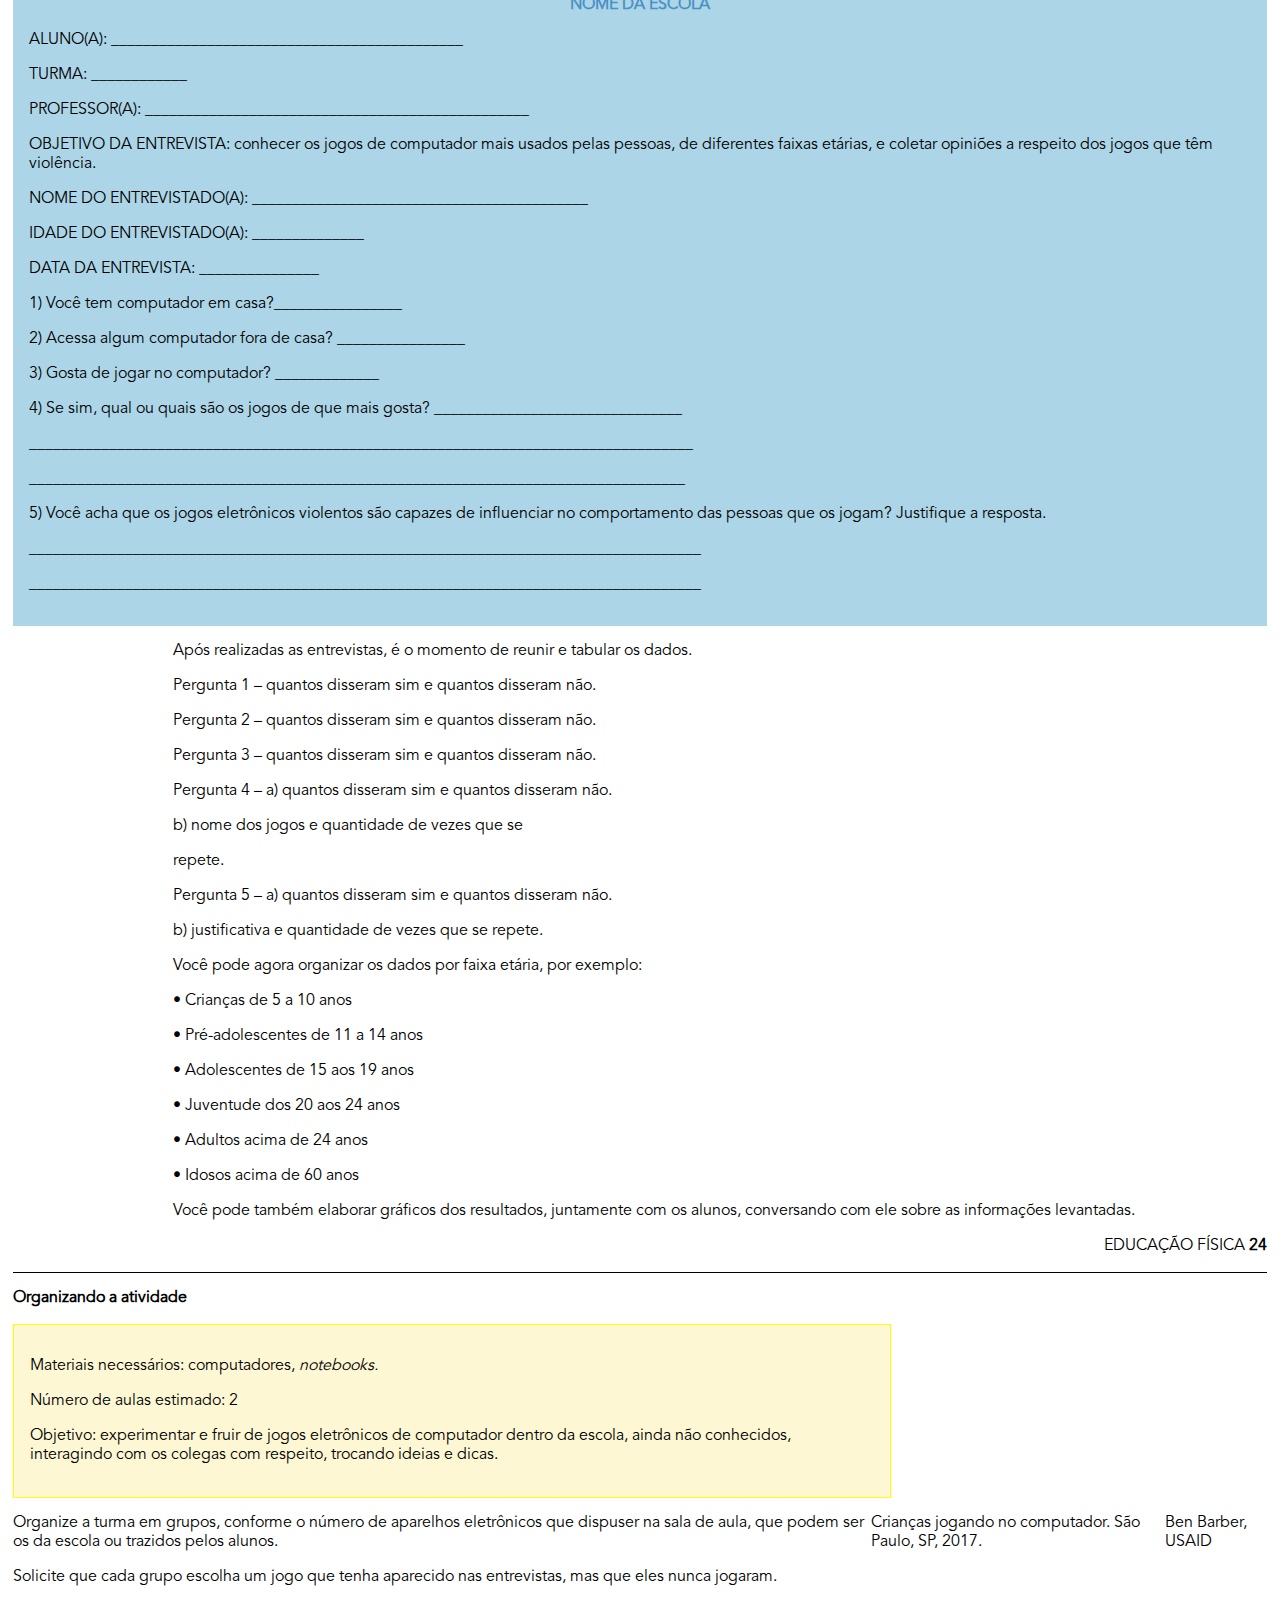
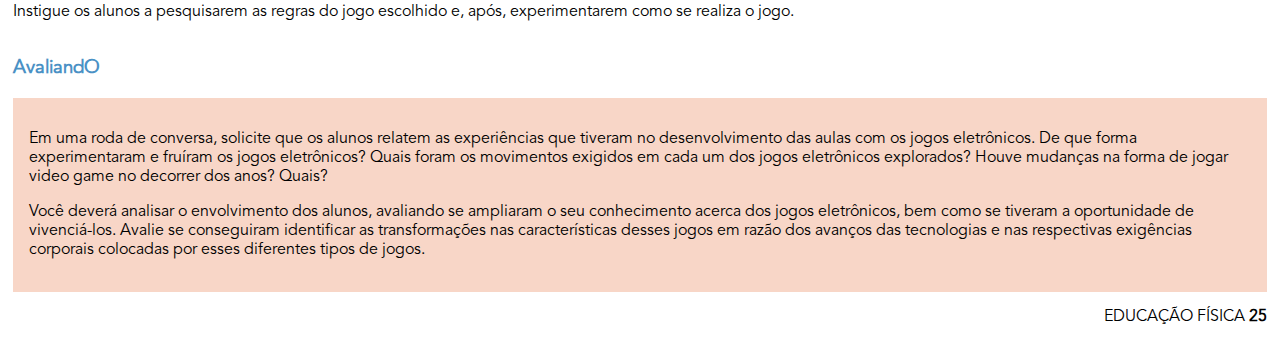
==== commit abdd175e: "WIP carrossel pag 21" ====
--- a/zip/ED Fisica 6. FINAL CAPA - Diego Berton, Roselise Stallivi/part2-0-brincadeiras.html
+++ b/zip/ED Fisica 6. FINAL CAPA - Diego Berton, Roselise Stallivi/part2-0-brincadeiras.html
@@ -5,6 +5,7 @@
     <meta http-equiv="X-UA-Compatible" content="IE=edge" />
     <meta name="viewport" content="width=device-width, initial-scale=1.0" />
     <link href="styles/style.css" rel="stylesheet" type="text/css" />
+    <link href="styles/slider.css" rel="stylesheet" type="text/css" />
     <title>Manual do professor para a Educação Física - 6. ano</title>
   </head>
   <body>
@@ -169,7 +170,7 @@
       </section>
       <section class="page 20 two-blocks-left">
         <div id="sugestao-20" class="pointer background--blue padding1">
-          <h3><b class="calibre3"> Sugestão de LeiturA </b></h3>
+          <h3><b class="calibre3">Sugestão de LeiturA</b></h3>
           <p id="instrucao-20">Clique para mostrar a sugestão</p>
           <div id="bloco-sugestao-20" style="visibility: hidden">
             <p>
@@ -273,33 +274,45 @@
             <i class="calibre6">video game</i> sem o uso de
             <i class="calibre6">joysticks</i>.
           </p>
-          <div style="display: flex">
-            <p class="calibre1">
-              <img
-                src="images/000272.jpg"
-                alt="Image 53"
-                class="image-responsive"
-              />
-              Adolescentes no tapete de dança. Frankfurt, Alemanha, 2012.
-            </p>
-            <p class="calibre1">
-              <img
-                src="images/000306.png"
-                alt="Image 55"
-                class="image-responsive"
-              />
-              Jogo parecido com um controle de televisão permite ao jogador
-              jogar alguns games exclusivamente por movimentos. Yigo, Estados
-              Unidos, 2014.
-            </p>
-            <p class="calibre1">
-              <img
-                src="images/000265.jpg"
-                alt="Image 57"
-                class="image-responsive"
-              />
-              Jogo moderno virtual eletrônico.São Paulo, SP, 2012.
-            </p>
+          <div class="slider">
+            <a href="#slide-1">1</a>
+            <a href="#slide-2">2</a>
+            <a href="#slide-3">3</a>
+
+            <div class="slides">
+              <div id="slide-1">
+                <img
+                  src="images/000272.jpg"
+                  alt="Image 53"
+                  class="image-responsive"
+                />
+                <p class="author-info">
+                  Adolescentes no tapete de dança. Frankfurt, Alemanha, 2012.
+                </p>
+              </div>
+              <div id="slide-2">
+                <img
+                  src="images/000306.png"
+                  alt="Image 55"
+                  class="image-responsive"
+                />
+                <p class="author-info">
+                  Jogo parecido com um controle de televisão permite ao jogador
+                  jogar alguns games exclusivamente por movimentos. Yigo,
+                  Estados Unidos, 2014.
+                </p>
+              </div>
+              <div id="slide-3">
+                <img
+                  src="images/000265.jpg"
+                  alt="Image 57"
+                  class="image-responsive"
+                />
+                <p class="author-info">
+                  Jogo moderno virtual eletrônico.São Paulo, SP, 2012.
+                </p>
+              </div>
+            </div>
           </div>
           <div>
             <p class="calibre3 title--brown">
--- a/zip/ED Fisica 6. FINAL CAPA - Diego Berton, Roselise Stallivi/styles/slider.css
+++ b/zip/ED Fisica 6. FINAL CAPA - Diego Berton, Roselise Stallivi/styles/slider.css
@@ -0,0 +1,103 @@
+/* * {
+  box-sizing: border-box;
+} */
+
+.slider {
+  width: 400px;
+  text-align: center;
+  overflow: hidden;
+}
+
+.slides {
+  display: flex;
+
+  overflow-x: auto;
+  scroll-snap-type: x mandatory;
+
+  scroll-behavior: smooth;
+  -webkit-overflow-scrolling: touch;
+
+  /*
+    scroll-snap-points-x: repeat(400px);
+    scroll-snap-type: mandatory;
+    */
+}
+.slides::-webkit-scrollbar {
+  width: 10px;
+  height: 10px;
+}
+.slides::-webkit-scrollbar-thumb {
+  background: black;
+  border-radius: 10px;
+}
+.slides::-webkit-scrollbar-track {
+  background: transparent;
+}
+.slides > div {
+  scroll-snap-align: start;
+  flex-shrink: 0;
+  width: 400px;
+  height: 400px;
+  margin-right: 50px;
+  border-radius: 10px;
+  background: #eee;
+  transform-origin: center center;
+  transform: scale(1);
+  transition: transform 0.5s;
+  position: relative;
+
+  display: flex;
+  justify-content: center;
+  align-items: center;
+}
+.slides > div:target {
+  /* transform: scale(0.8); */
+}
+.author-info {
+  background: rgba(0, 0, 0, 0.75);
+  color: white;
+  padding: 0.75rem;
+  text-align: center;
+  position: absolute;
+  bottom: 0;
+  left: 0;
+  width: 95%;
+  margin: 0;
+}
+.author-info a {
+  color: white;
+}
+img {
+  object-fit: cover;
+  position: absolute;
+  top: 0;
+  left: 0;
+  width: 100%;
+  height: 100%;
+}
+
+.slider > a {
+  display: inline-flex;
+  width: 1.5rem;
+  height: 1.5rem;
+  background: white;
+  text-decoration: none;
+  align-items: center;
+  justify-content: center;
+  border-radius: 50%;
+  margin: 0 0 0.5rem 0;
+  position: relative;
+}
+.slider > a:active {
+  top: 1px;
+}
+.slider > a:focus {
+  background: gray;
+}
+
+/* Don't need button navigation */
+/* @supports (scroll-snap-type) {
+  .slider > a {
+    display: none;
+  }
+} */
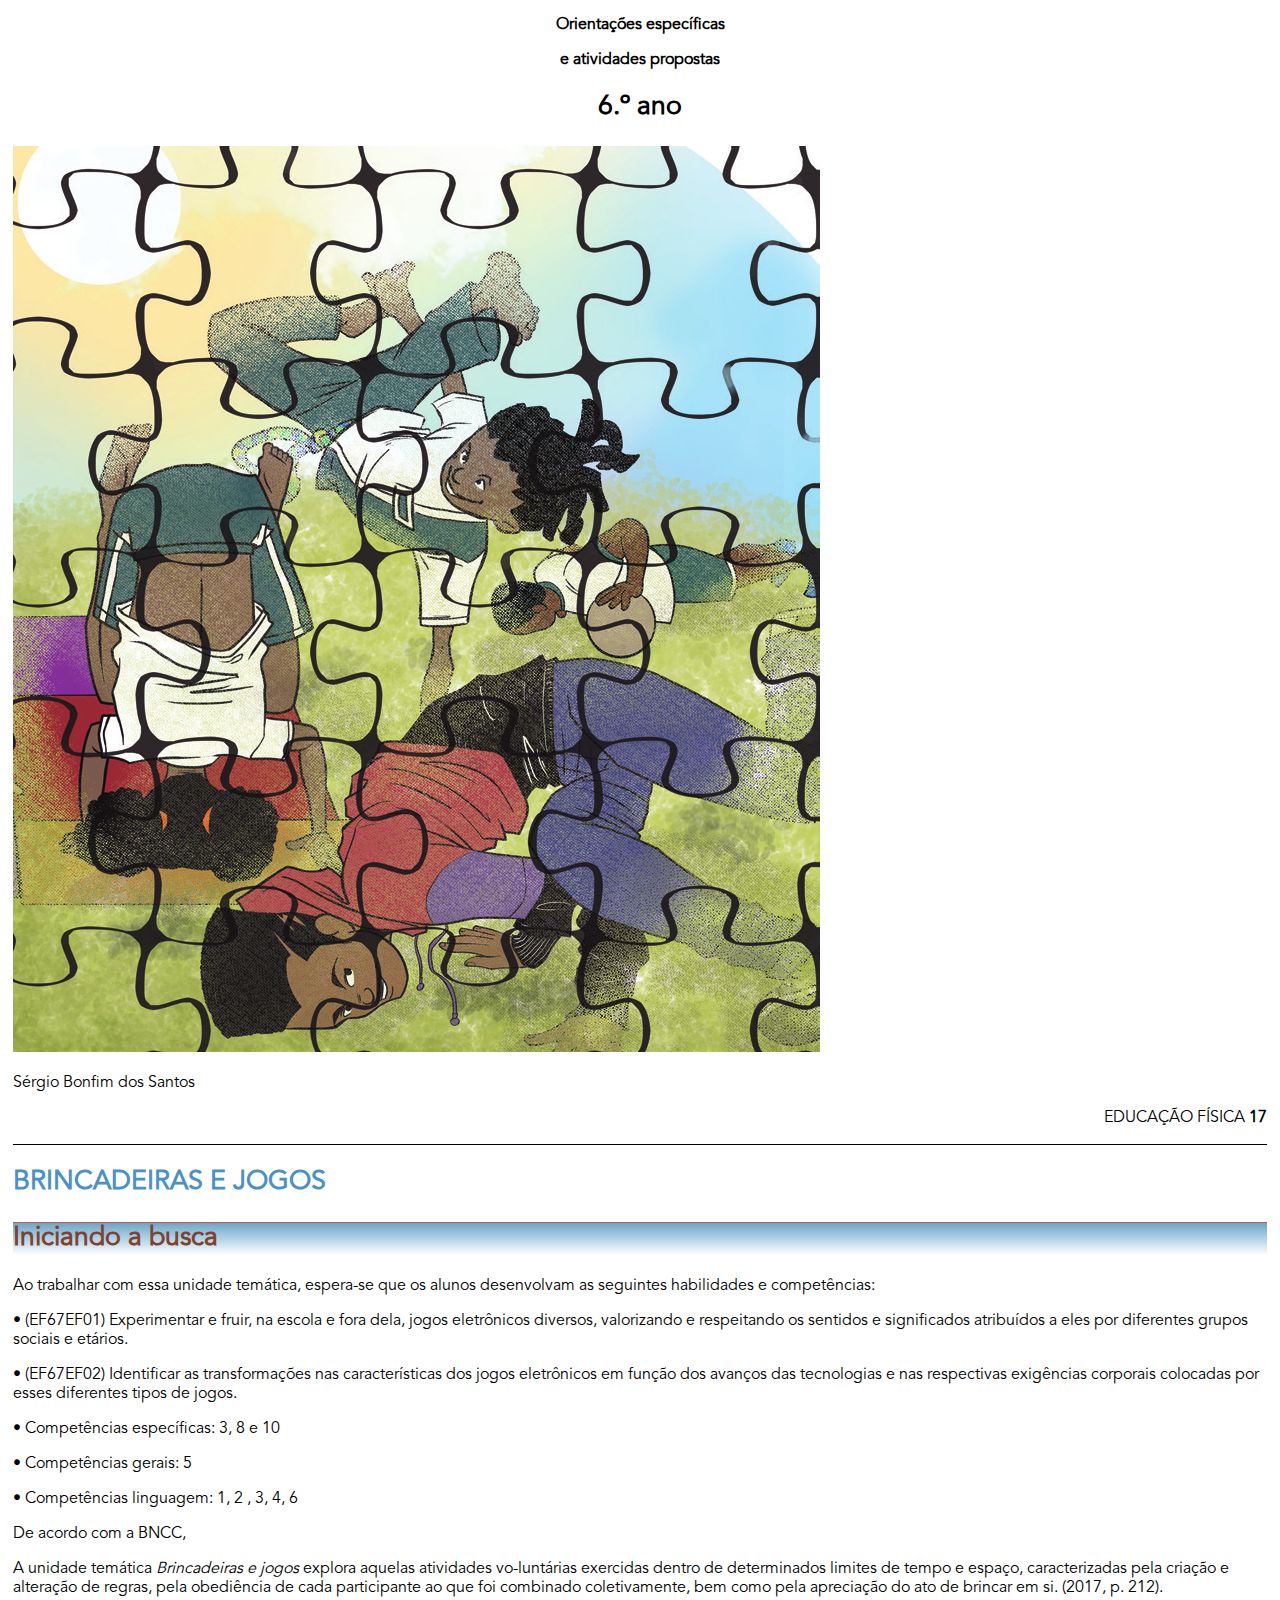
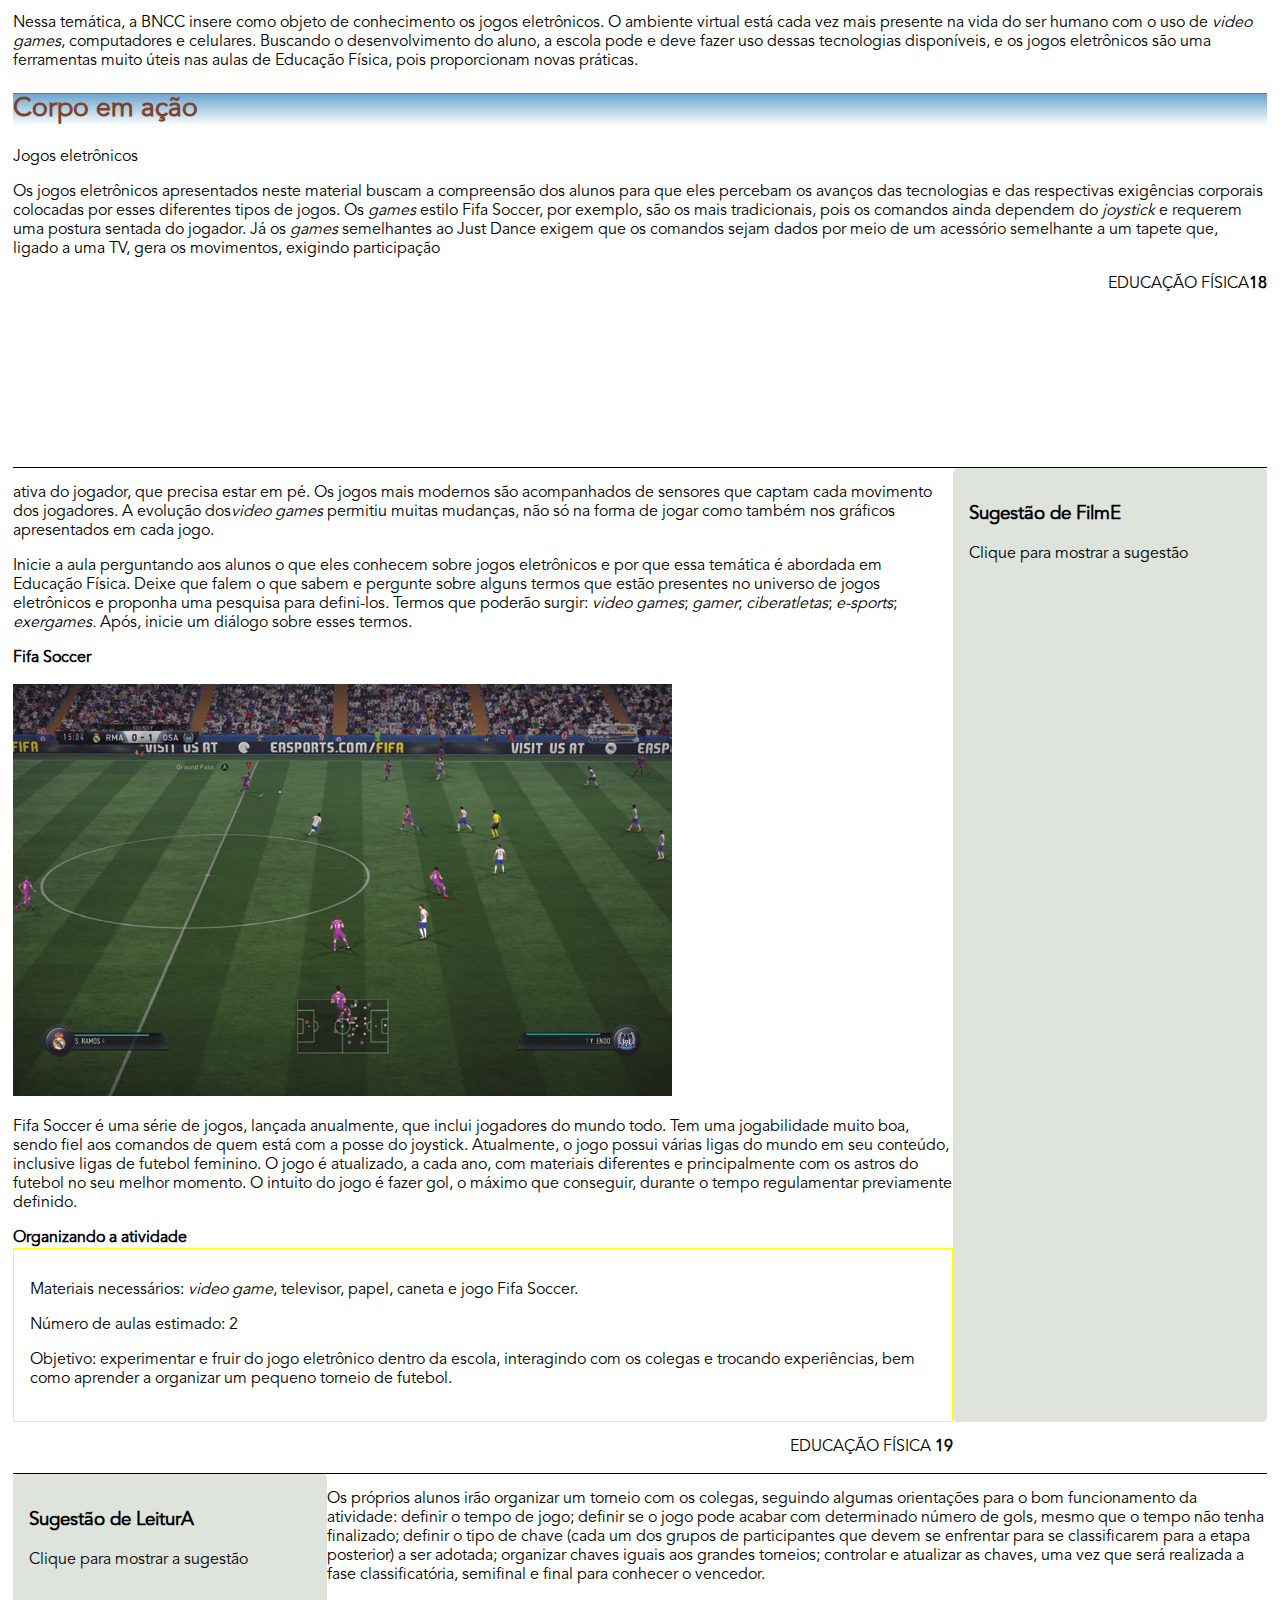
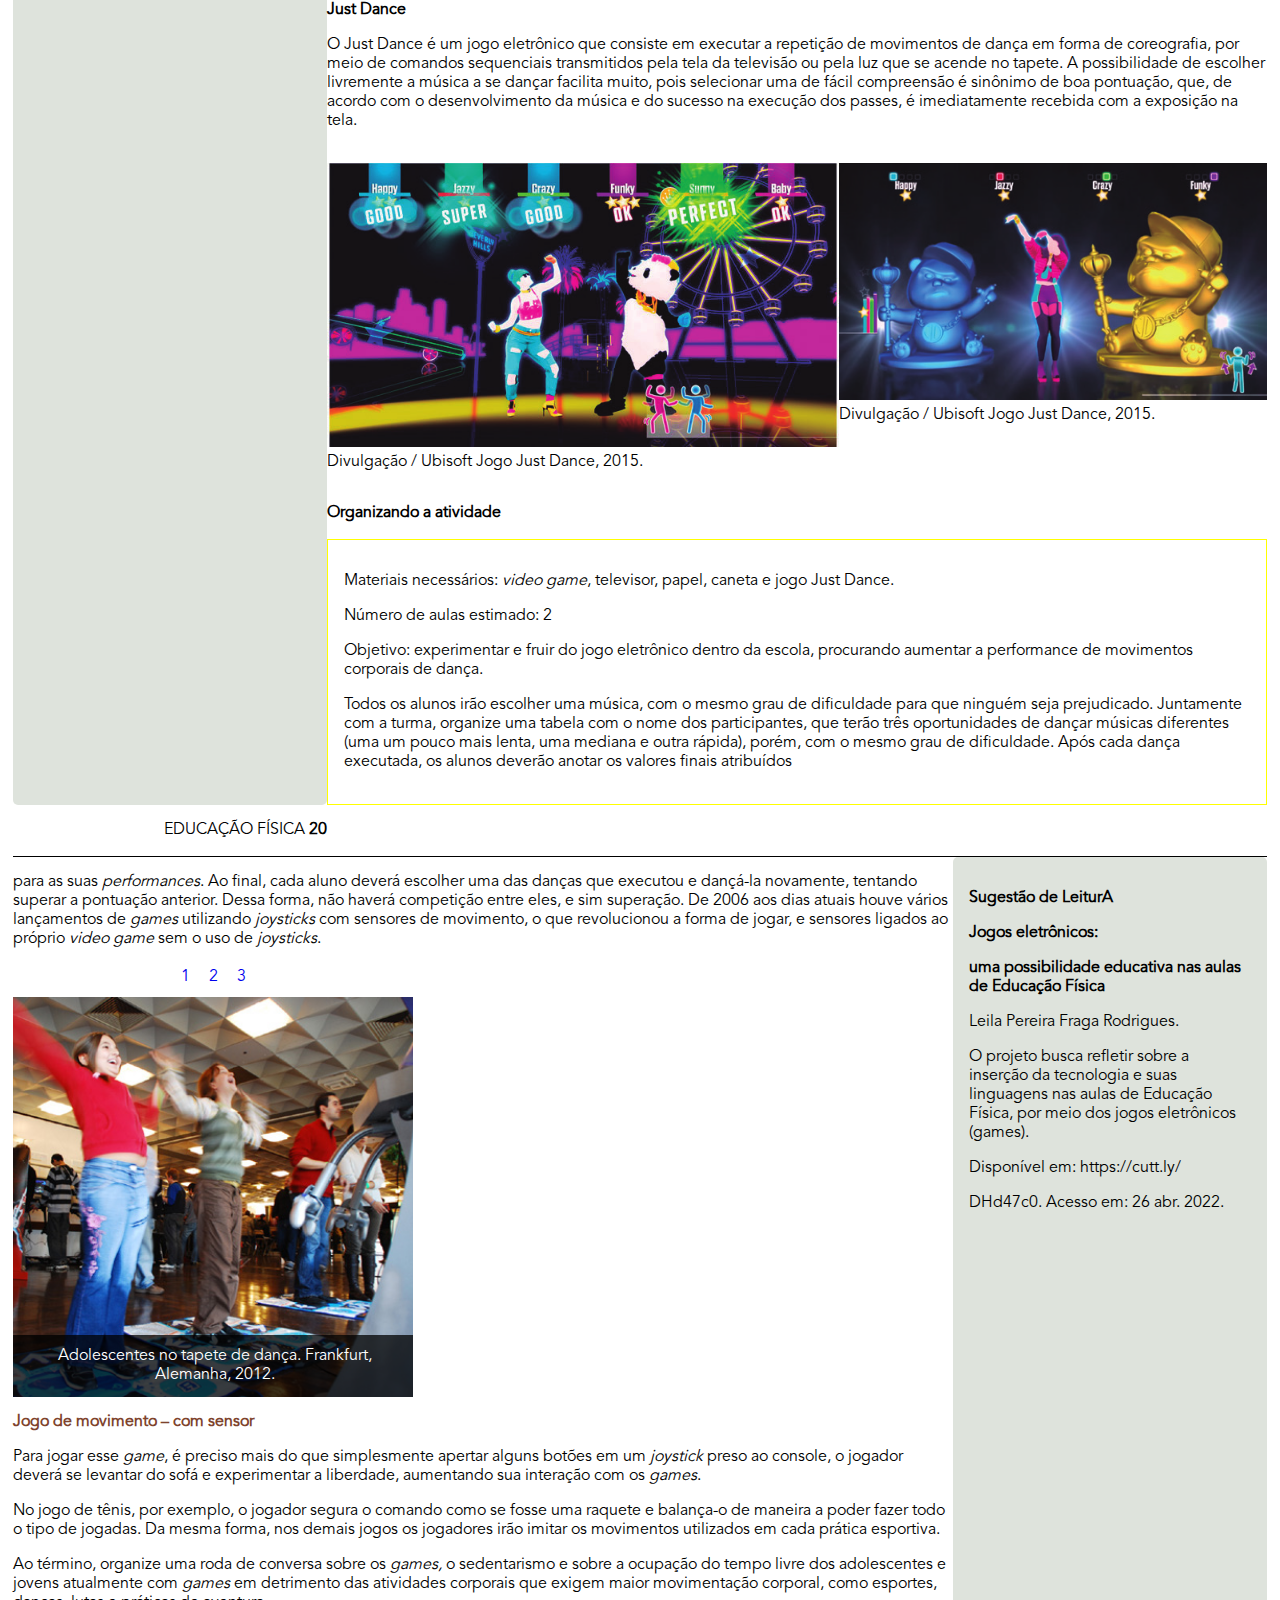
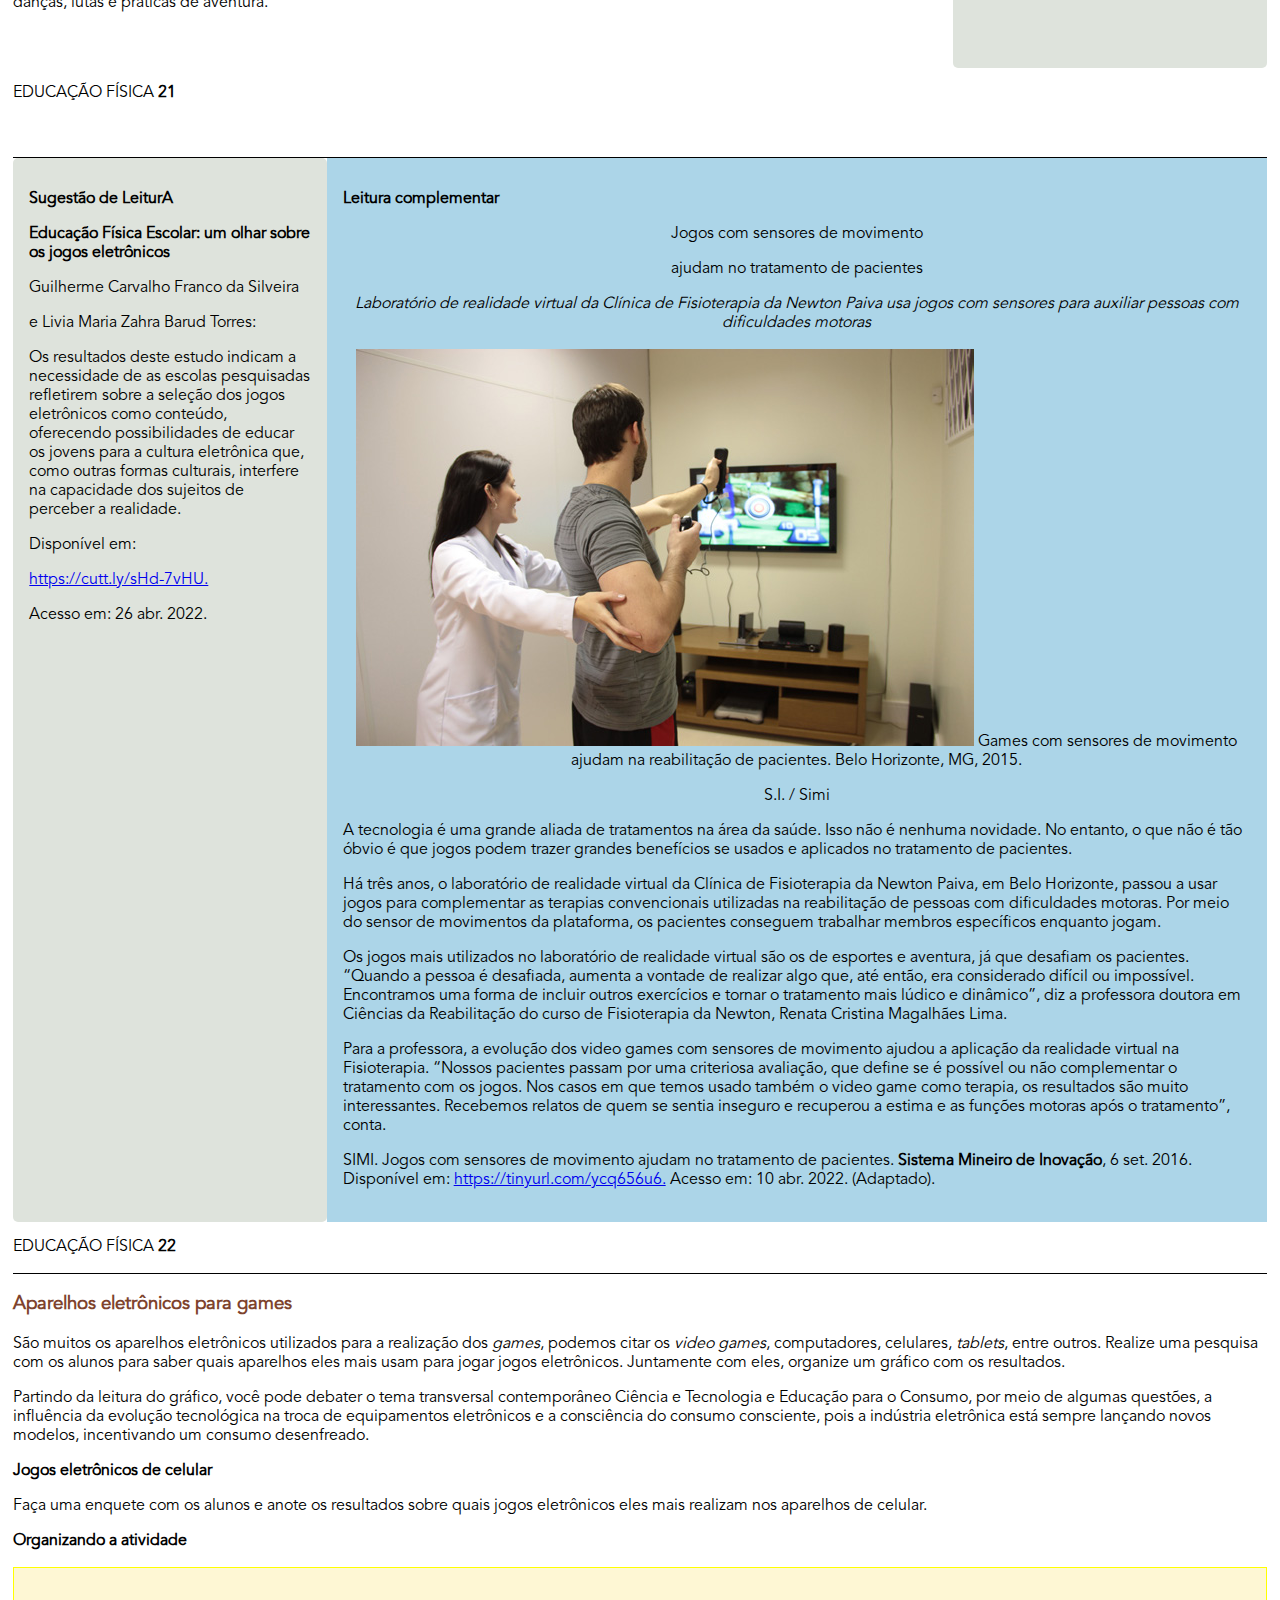
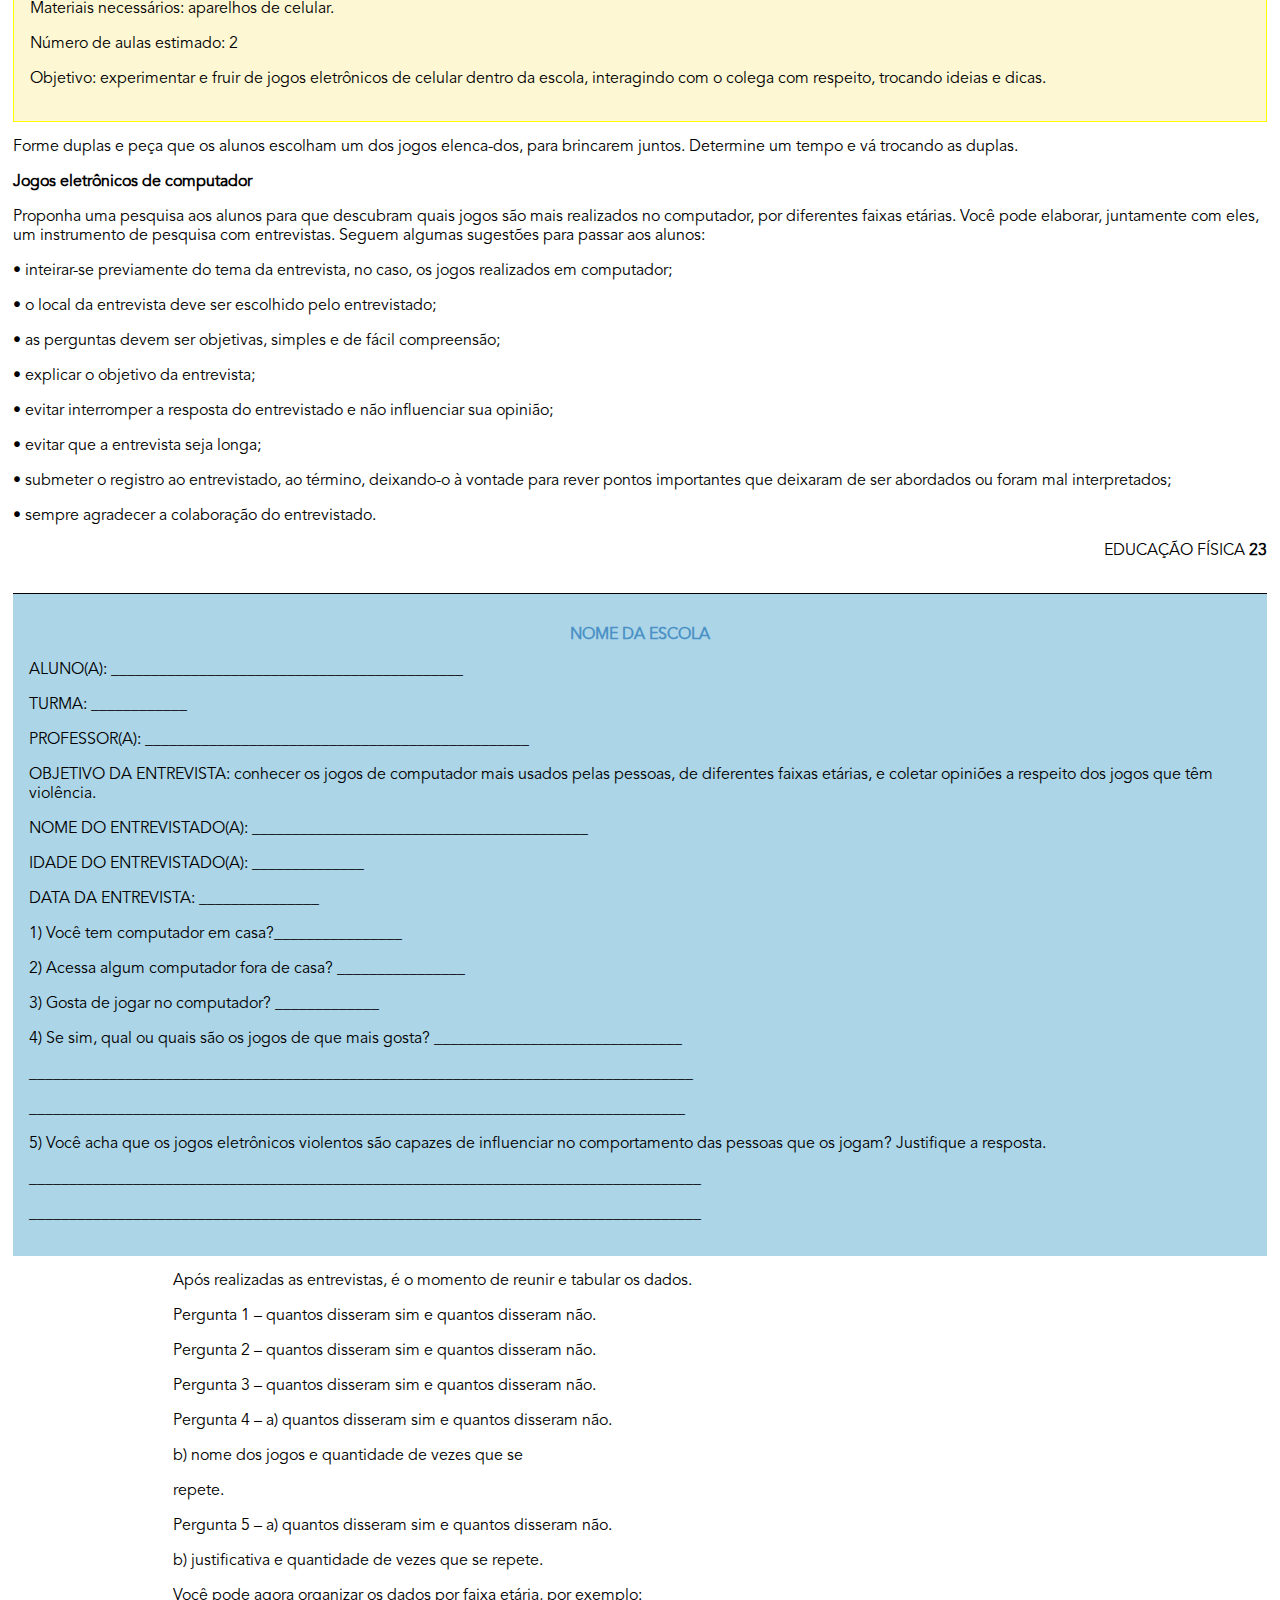
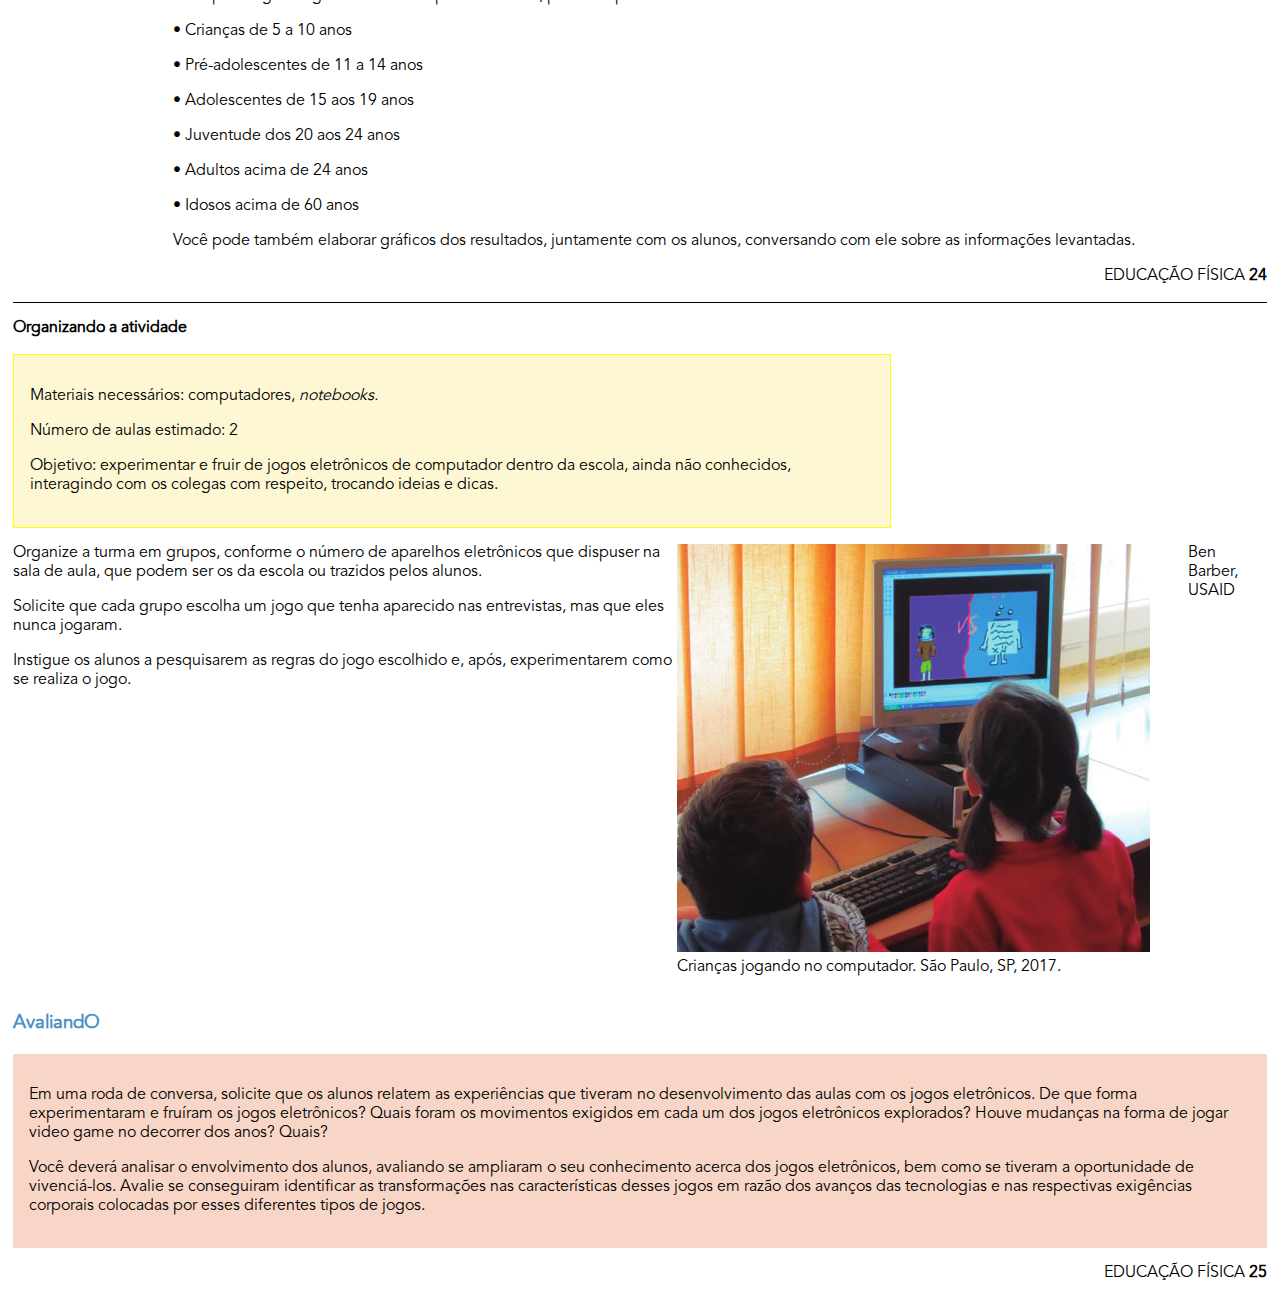
==== commit bd6daf37: "Correção no carrossel" ====
--- a/zip/ED Fisica 6. FINAL CAPA - Diego Berton, Roselise Stallivi/part2-0-brincadeiras.html
+++ b/zip/ED Fisica 6. FINAL CAPA - Diego Berton, Roselise Stallivi/part2-0-brincadeiras.html
@@ -281,7 +281,7 @@
 
             <div class="slides">
               <div id="slide-1">
-                <img
+                <img class="img"
                   src="images/000272.jpg"
                   alt="Image 53"
                   class="image-responsive"
@@ -291,7 +291,7 @@
                 </p>
               </div>
               <div id="slide-2">
-                <img
+                <img class="img"
                   src="images/000306.png"
                   alt="Image 55"
                   class="image-responsive"
@@ -303,7 +303,7 @@
                 </p>
               </div>
               <div id="slide-3">
-                <img
+                <img class="img"
                   src="images/000265.jpg"
                   alt="Image 57"
                   class="image-responsive"
--- a/zip/ED Fisica 6. FINAL CAPA - Diego Berton, Roselise Stallivi/styles/slider.css
+++ b/zip/ED Fisica 6. FINAL CAPA - Diego Berton, Roselise Stallivi/styles/slider.css
@@ -50,9 +50,9 @@
   justify-content: center;
   align-items: center;
 }
-.slides > div:target {
-  /* transform: scale(0.8); */
-}
+/* .slides > div:target {
+  transform: scale(0.8);
+} */
 .author-info {
   background: rgba(0, 0, 0, 0.75);
   color: white;
@@ -67,7 +67,7 @@
 .author-info a {
   color: white;
 }
-img {
+.img {
   object-fit: cover;
   position: absolute;
   top: 0;
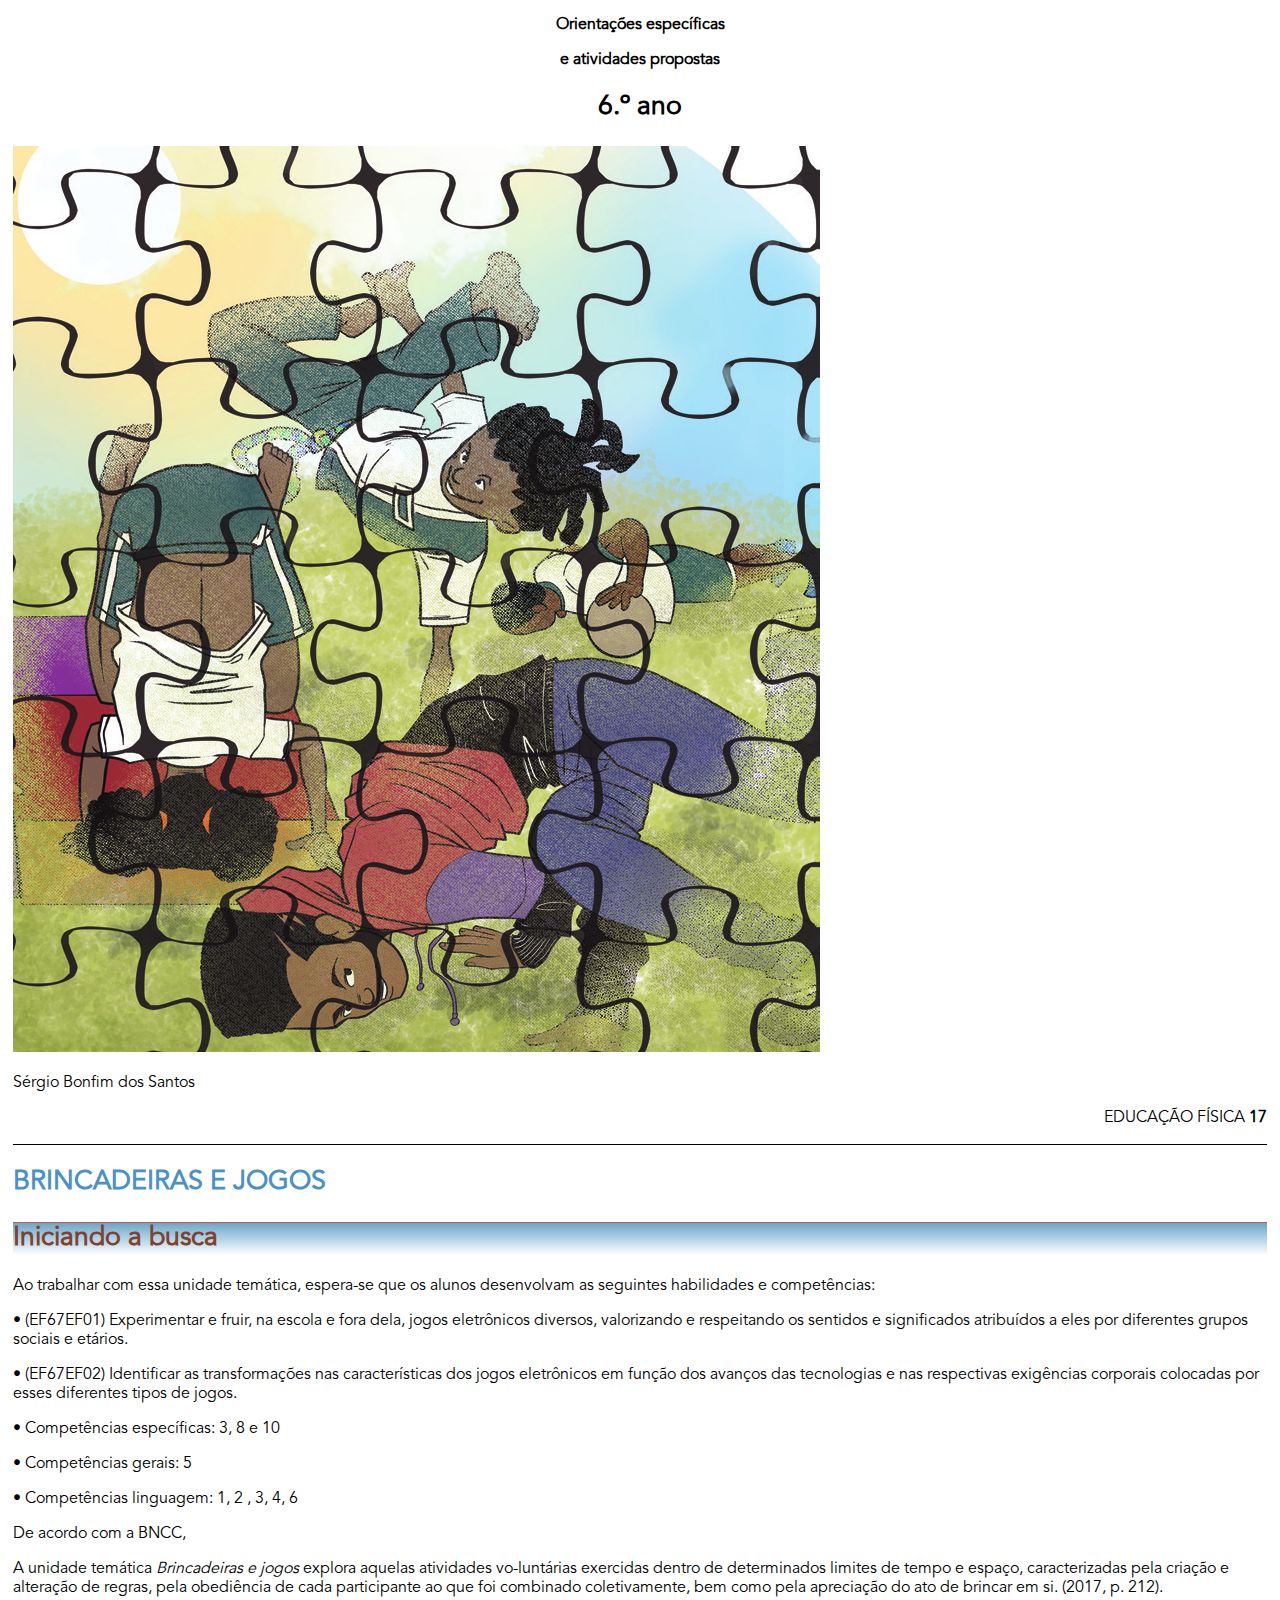
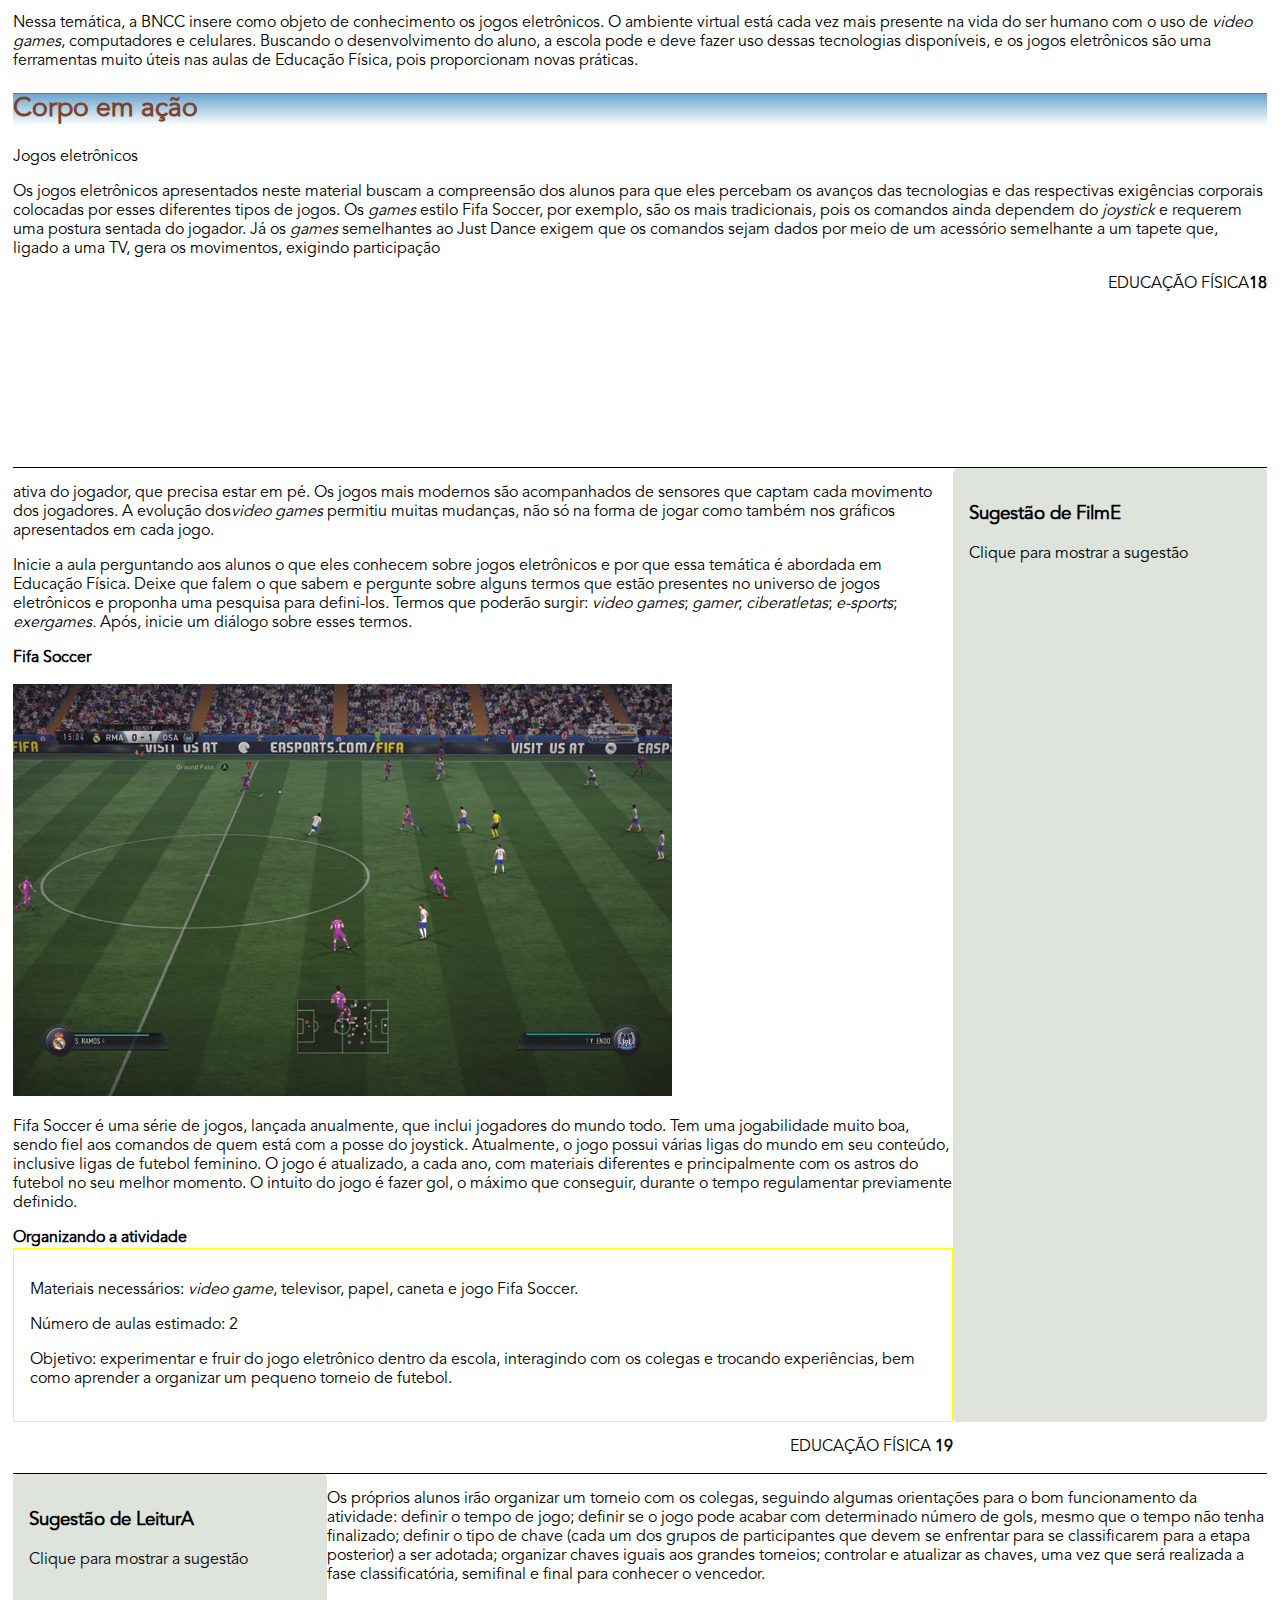
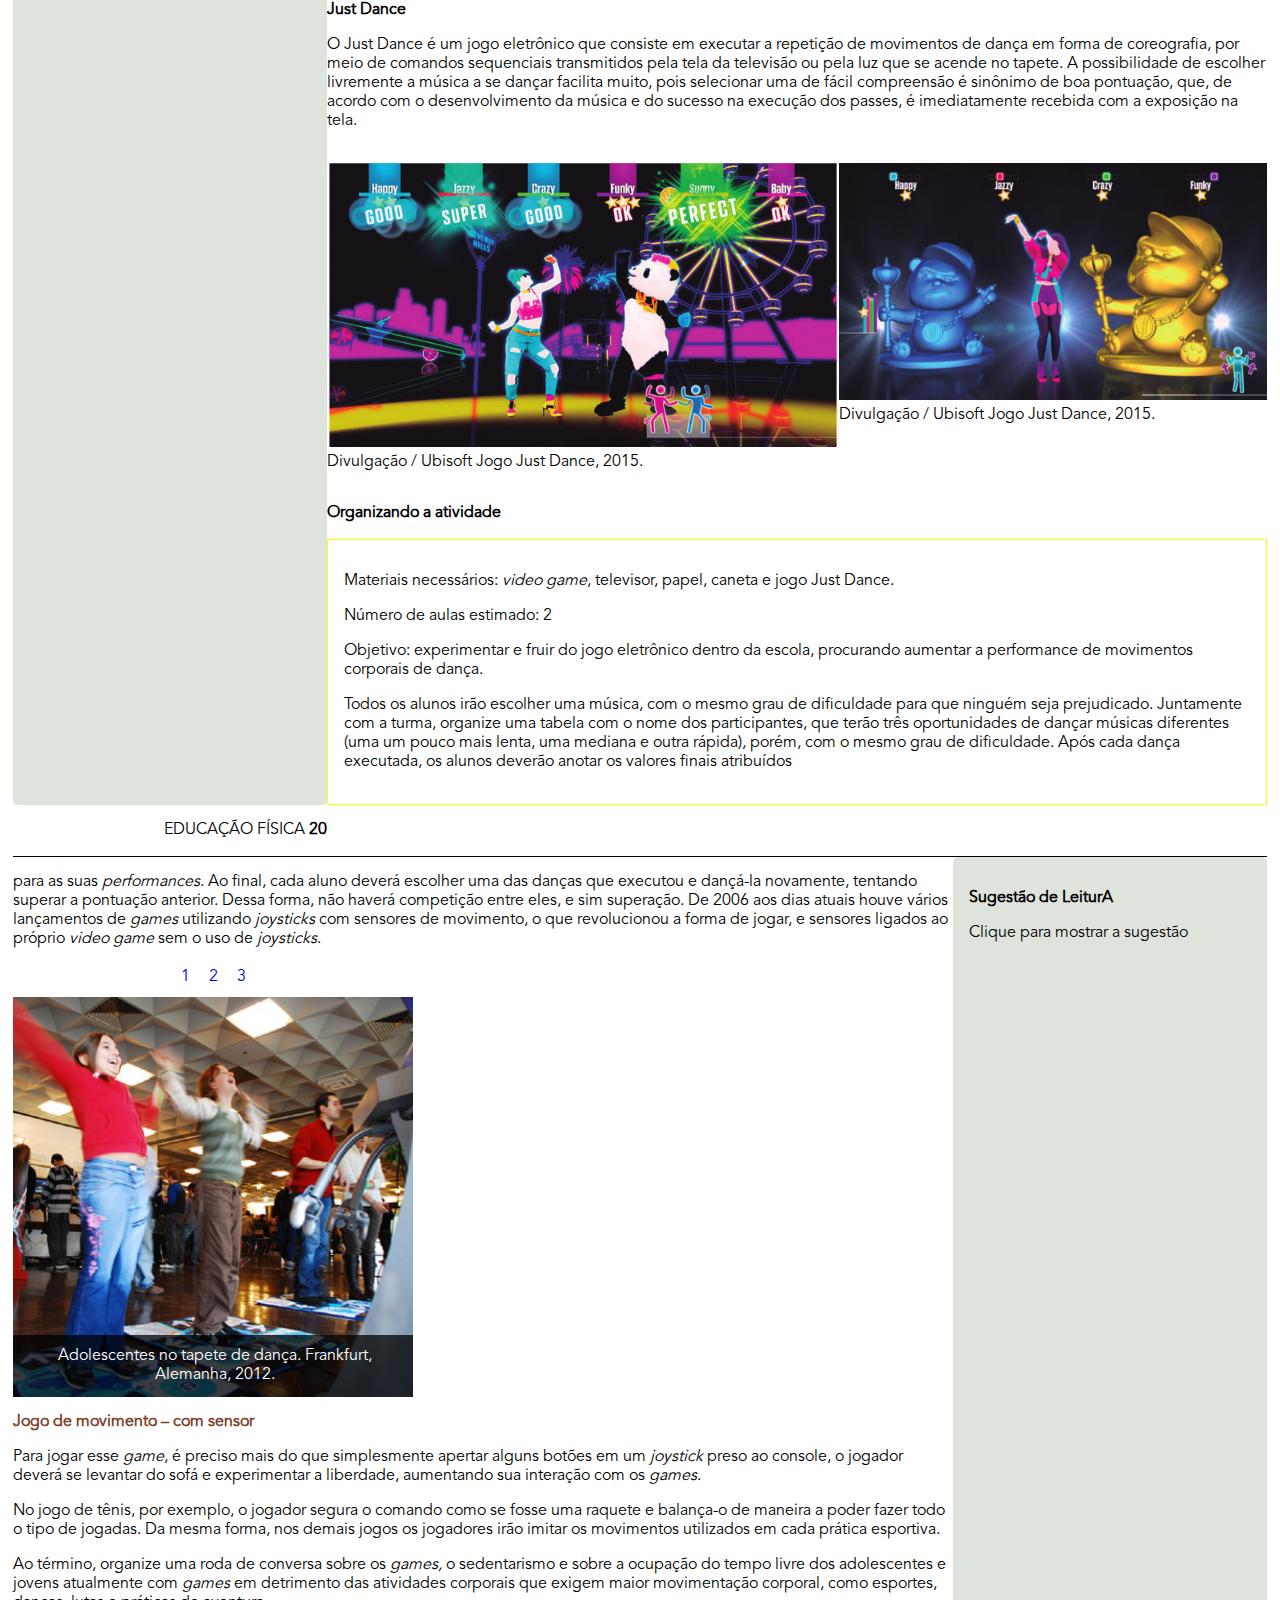
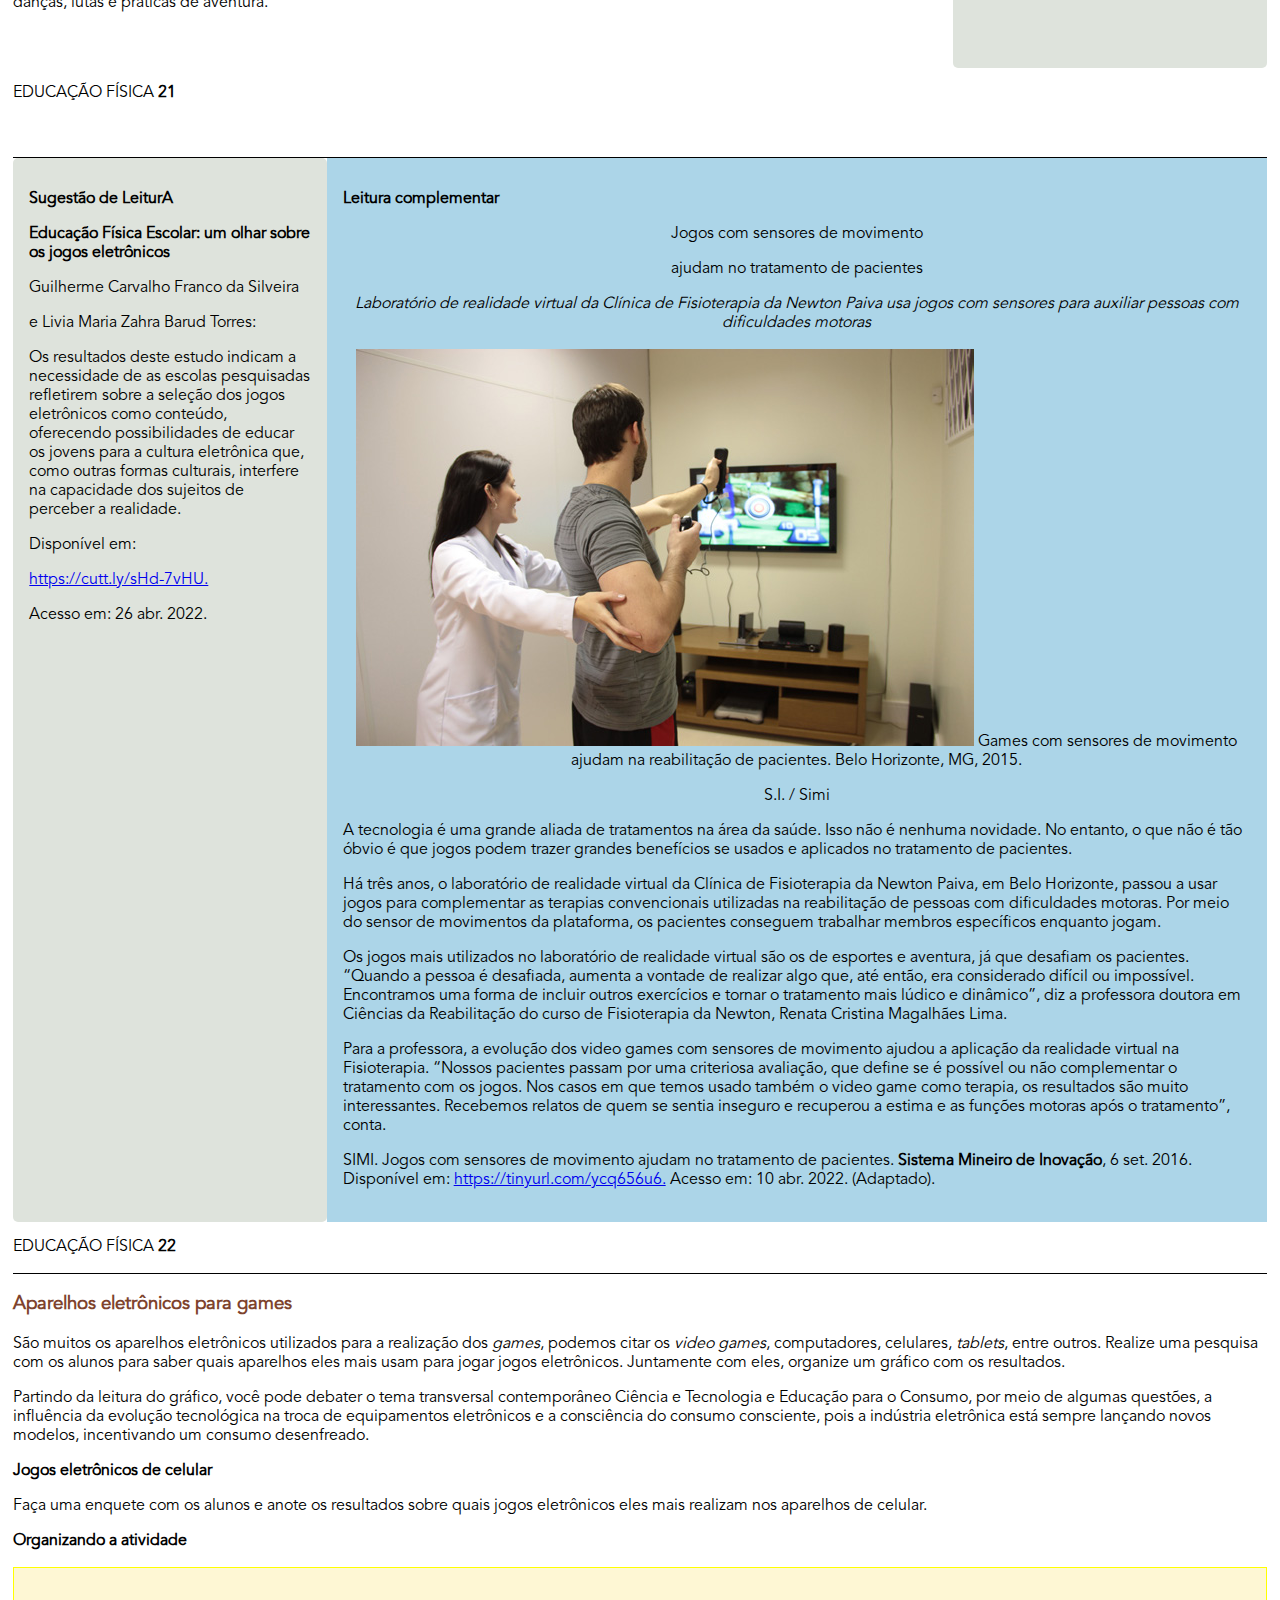
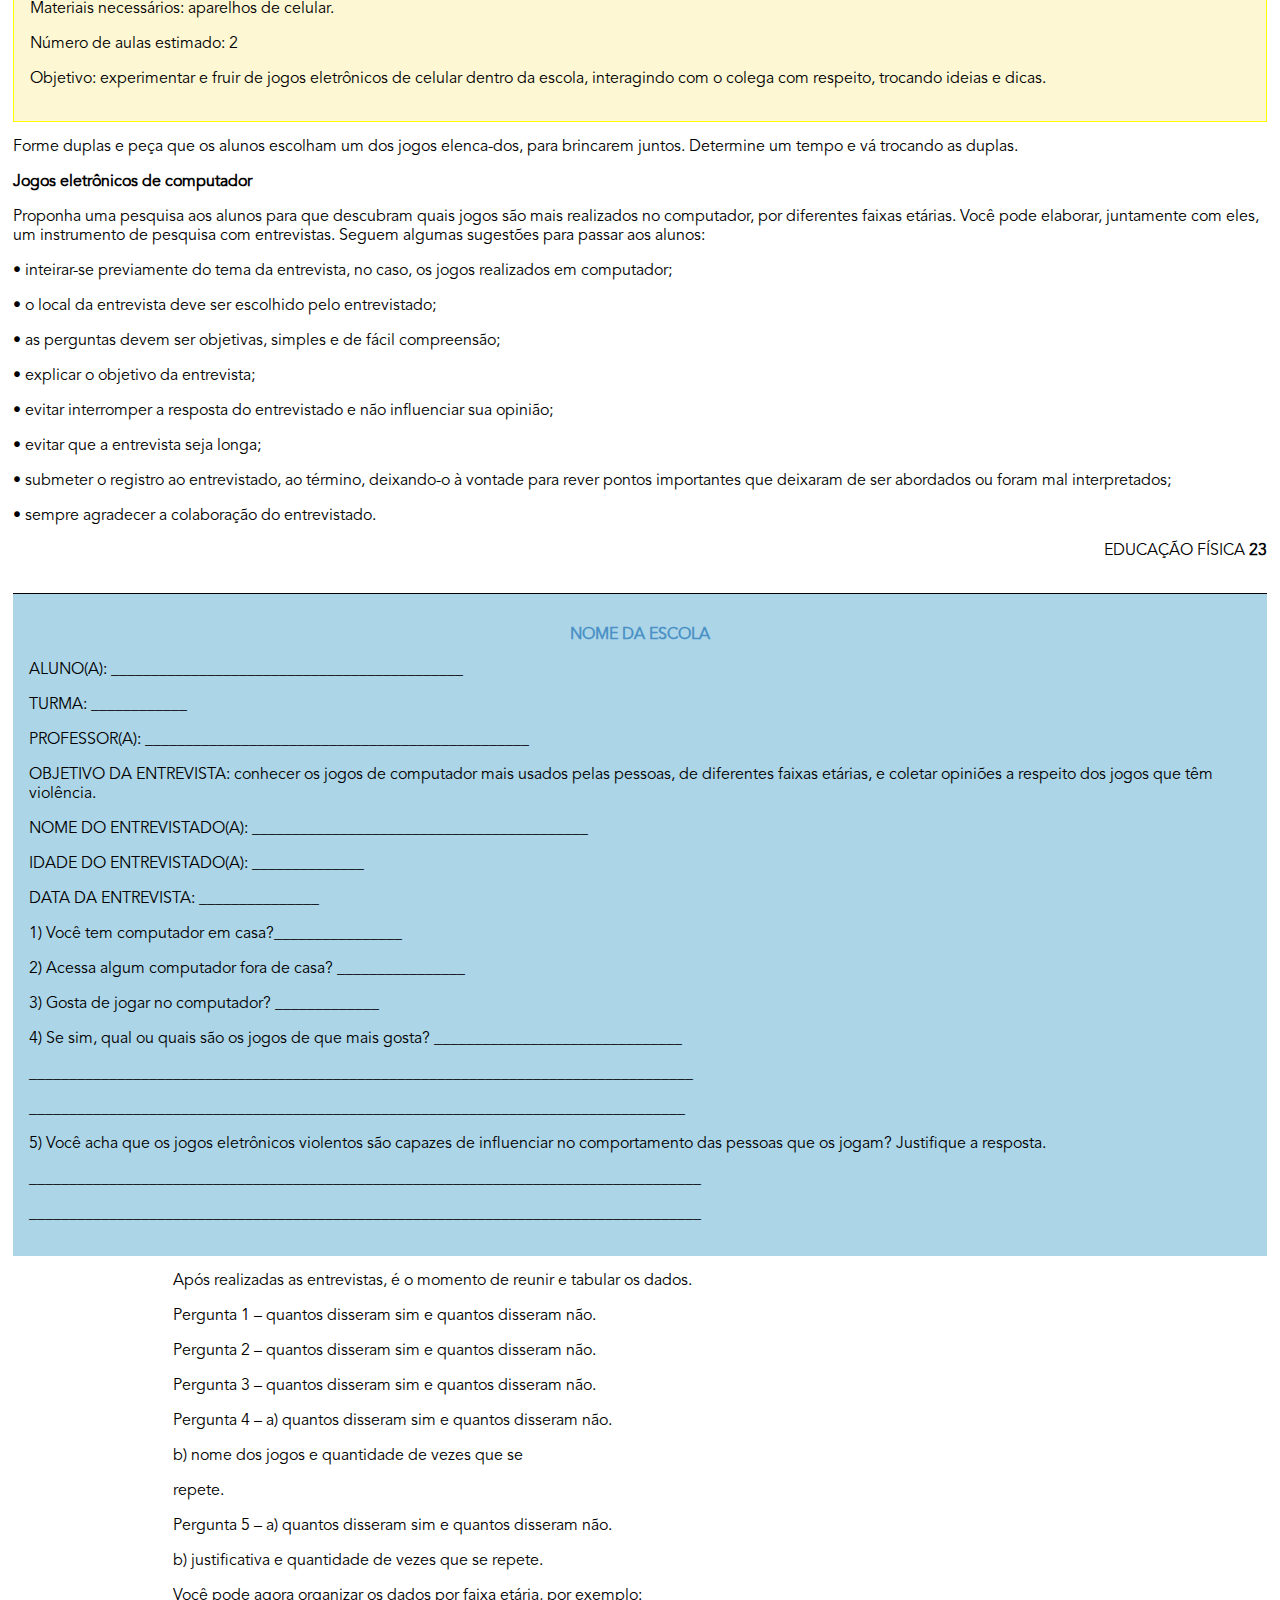
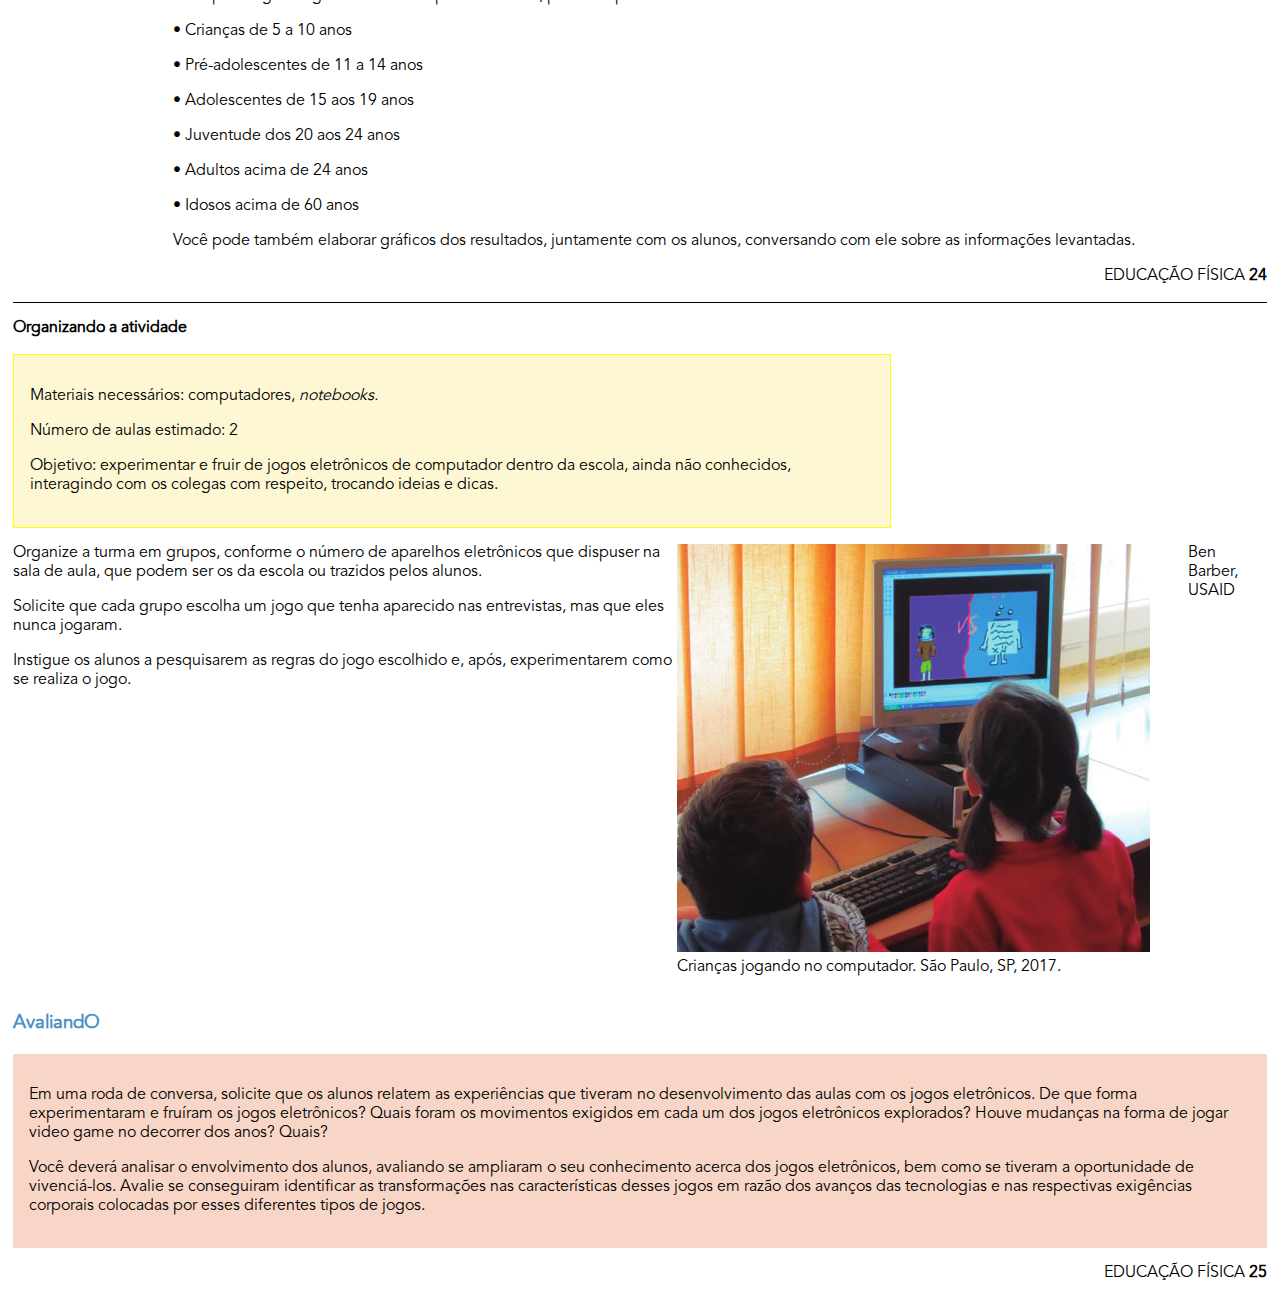
==== commit 93f47b91: "Interação pag 21" ====
--- a/zip/ED Fisica 6. FINAL CAPA - Diego Berton, Roselise Stallivi/part2-0-brincadeiras.html
+++ b/zip/ED Fisica 6. FINAL CAPA - Diego Berton, Roselise Stallivi/part2-0-brincadeiras.html
@@ -1,356 +1,338 @@
 <!DOCTYPE html>
 <html lang="pt">
-  <head>
-    <meta charset="UTF-8" />
-    <meta http-equiv="X-UA-Compatible" content="IE=edge" />
-    <meta name="viewport" content="width=device-width, initial-scale=1.0" />
-    <link href="styles/style.css" rel="stylesheet" type="text/css" />
-    <link href="styles/slider.css" rel="stylesheet" type="text/css" />
-    <title>Manual do professor para a Educação Física - 6. ano</title>
-  </head>
-  <body>
-    <main>
-      <section class="page 17">
-        <p class="calibre1 center">
-          <b class="calibre3">Orientações específicas</b>
-        </p>
-        <p class="calibre1 center">
-          <b class="calibre3">e atividades propostas</b>
-        </p>
-        <h2 title="6.º, **ano**" class="calibre4 center">6.º ano</h2>
-        <p class="calibre1">
-          <img src="images/000029.png" alt="Image 38" class="calibre2" />
-        </p>
-        <p class="calibre1">Sérgio Bonfim dos Santos</p>
-        <p class="calibre1 right">EDUCAÇÃO FÍSICA <b class="calibre3">17</b></p>
-      </section>
-      <section class="page 18">
-        <p class="calibre4 title--blue">
-          <b class="calibre3">BRINCADEIRAS E JOGOS</b>
-        </p>
-        <p class="calibre4 title--brown--gradient">
-          <b class="calibre3">Iniciando a busca</b>
-        </p>
-        <p class="calibre1">
-          Ao trabalhar com essa unidade temática, espera-se que os alunos
-          desenvolvam as seguintes habilidades e competências:
-        </p>
-        <p class="calibre1">
-          • (EF67EF01) Experimentar e fruir, na escola e fora dela, jogos
-          eletrônicos diversos, valorizando e respeitando os sentidos e
-          significados atribuídos a eles por diferentes grupos sociais e
-          etários.
-        </p>
-        <p class="calibre1"><b class="calibre3"> </b></p>
-        <p class="calibre1">
-          • (EF67EF02) Identificar as transformações nas características dos
-          jogos eletrônicos em função dos avanços das tecnologias e nas
-          respectivas exigências corporais colocadas por esses diferentes tipos
-          de jogos.
-        </p>
-        <p class="calibre1"><b class="calibre3"> </b></p>
-        <p class="calibre1">• Competências específicas: 3, 8 e 10</p>
-        <p class="calibre1"><b class="calibre3"> </b></p>
-        <p class="calibre1">• Competências gerais: 5</p>
-        <p class="calibre1">
-          •<b class="calibre3"> </b>Competências linguagem: 1, 2 , 3, 4, 6
-        </p>
-        <p class="calibre1">De acordo com a BNCC,</p>
-        <p class="calibre1">
-          A unidade temática
-          <i class="calibre6">Brincadeiras e jogos</i> explora aquelas
-          atividades vo-luntárias exercidas dentro de determinados limites de
-          tempo e espaço, caracterizadas pela criação e alteração de regras,
-          pela obediência de cada participante ao que foi combinado
-          coletivamente, bem como pela apreciação do ato de brincar em si.
-          (2017, p. 212).
-        </p>
-        <p class="calibre1">
-          Nessa temática, a BNCC insere como objeto de conhecimento os jogos
-          eletrônicos. O ambiente virtual está cada vez mais presente na vida do
-          ser humano com o uso de <i class="calibre6">video games</i>,
-          computadores e celulares. Buscando o desenvolvimento do aluno, a
-          escola pode e deve fazer uso dessas tecnologias disponíveis, e os
-          jogos eletrônicos são uma ferramentas muito úteis nas aulas de
-          Educação Física, pois proporcionam novas práticas.
-        </p>
-        <p class="calibre4 title--brown--gradient">
-          <b class="calibre3">Corpo em ação</b>
-        </p>
-        <p class="calibre1">Jogos eletrônicos</p>
-        <p class="calibre1">
-          Os jogos eletrônicos apresentados neste material buscam a compreensão
-          dos alunos para que eles percebam os avanços das tecnologias e das
-          respectivas exigências corporais colocadas por esses diferentes tipos
-          de jogos. Os <i class="calibre6">games</i> estilo Fifa Soccer, por
-          exemplo, são os mais tradicionais, pois os comandos ainda dependem do
-          <i class="calibre6">joystick</i> e requerem uma postura sentada do
-          jogador. Já os <i class="calibre6">games</i> semelhantes ao Just Dance
-          exigem que os comandos sejam dados por meio de um acessório semelhante
-          a um tapete que, ligado a uma TV, gera os movimentos, exigindo
-          participação
-        </p>
-        <p class="calibre1 right">EDUCAÇÃO FÍSICA<b class="calibre3">18</b></p>
-      </section>
-      <section class="page 19 two-blocks-right">
+
+<head>
+  <meta charset="UTF-8" />
+  <meta http-equiv="X-UA-Compatible" content="IE=edge" />
+  <meta name="viewport" content="width=device-width, initial-scale=1.0" />
+  <link href="styles/style.css" rel="stylesheet" type="text/css" />
+  <link href="styles/slider.css" rel="stylesheet" type="text/css" />
+  <title>Manual do professor para a Educação Física - 6. ano</title>
+</head>
+
+<body>
+  <main>
+    <section class="page 17">
+      <p class="calibre1 center">
+        <b class="calibre3">Orientações específicas</b>
+      </p>
+      <p class="calibre1 center">
+        <b class="calibre3">e atividades propostas</b>
+      </p>
+      <h2 title="6.º, **ano**" class="calibre4 center">6.º ano</h2>
+      <p class="calibre1">
+        <img src="images/000029.png" alt="Image 38" class="calibre2" />
+      </p>
+      <p class="calibre1">Sérgio Bonfim dos Santos</p>
+      <p class="calibre1 right">EDUCAÇÃO FÍSICA <b class="calibre3">17</b></p>
+    </section>
+    <section class="page 18">
+      <p class="calibre4 title--blue">
+        <b class="calibre3">BRINCADEIRAS E JOGOS</b>
+      </p>
+      <p class="calibre4 title--brown--gradient">
+        <b class="calibre3">Iniciando a busca</b>
+      </p>
+      <p class="calibre1">
+        Ao trabalhar com essa unidade temática, espera-se que os alunos
+        desenvolvam as seguintes habilidades e competências:
+      </p>
+      <p class="calibre1">
+        • (EF67EF01) Experimentar e fruir, na escola e fora dela, jogos
+        eletrônicos diversos, valorizando e respeitando os sentidos e
+        significados atribuídos a eles por diferentes grupos sociais e
+        etários.
+      </p>
+      <p class="calibre1"><b class="calibre3"> </b></p>
+      <p class="calibre1">
+        • (EF67EF02) Identificar as transformações nas características dos
+        jogos eletrônicos em função dos avanços das tecnologias e nas
+        respectivas exigências corporais colocadas por esses diferentes tipos
+        de jogos.
+      </p>
+      <p class="calibre1"><b class="calibre3"> </b></p>
+      <p class="calibre1">• Competências específicas: 3, 8 e 10</p>
+      <p class="calibre1"><b class="calibre3"> </b></p>
+      <p class="calibre1">• Competências gerais: 5</p>
+      <p class="calibre1">
+        •<b class="calibre3"> </b>Competências linguagem: 1, 2 , 3, 4, 6
+      </p>
+      <p class="calibre1">De acordo com a BNCC,</p>
+      <p class="calibre1">
+        A unidade temática
+        <i class="calibre6">Brincadeiras e jogos</i> explora aquelas
+        atividades vo-luntárias exercidas dentro de determinados limites de
+        tempo e espaço, caracterizadas pela criação e alteração de regras,
+        pela obediência de cada participante ao que foi combinado
+        coletivamente, bem como pela apreciação do ato de brincar em si.
+        (2017, p. 212).
+      </p>
+      <p class="calibre1">
+        Nessa temática, a BNCC insere como objeto de conhecimento os jogos
+        eletrônicos. O ambiente virtual está cada vez mais presente na vida do
+        ser humano com o uso de <i class="calibre6">video games</i>,
+        computadores e celulares. Buscando o desenvolvimento do aluno, a
+        escola pode e deve fazer uso dessas tecnologias disponíveis, e os
+        jogos eletrônicos são uma ferramentas muito úteis nas aulas de
+        Educação Física, pois proporcionam novas práticas.
+      </p>
+      <p class="calibre4 title--brown--gradient">
+        <b class="calibre3">Corpo em ação</b>
+      </p>
+      <p class="calibre1">Jogos eletrônicos</p>
+      <p class="calibre1">
+        Os jogos eletrônicos apresentados neste material buscam a compreensão
+        dos alunos para que eles percebam os avanços das tecnologias e das
+        respectivas exigências corporais colocadas por esses diferentes tipos
+        de jogos. Os <i class="calibre6">games</i> estilo Fifa Soccer, por
+        exemplo, são os mais tradicionais, pois os comandos ainda dependem do
+        <i class="calibre6">joystick</i> e requerem uma postura sentada do
+        jogador. Já os <i class="calibre6">games</i> semelhantes ao Just Dance
+        exigem que os comandos sejam dados por meio de um acessório semelhante
+        a um tapete que, ligado a uma TV, gera os movimentos, exigindo
+        participação
+      </p>
+      <p class="calibre1 right">EDUCAÇÃO FÍSICA<b class="calibre3">18</b></p>
+    </section>
+    <section class="page 19 two-blocks-right">
+      <div>
+        <p class="calibre1">
+          ativa do jogador, que precisa estar em pé. Os jogos mais modernos
+          são acompanhados de sensores que captam cada movimento dos
+          jogadores. A evolução dos<i class="calibre6">video games</i>
+          permitiu muitas mudanças, não só na forma de jogar como também nos
+          gráficos apresentados em cada jogo.
+        </p>
+        <p class="calibre1">
+          Inicie a aula perguntando aos alunos o que eles conhecem sobre jogos
+          eletrônicos e por que essa temática é abordada em Educação Física.
+          Deixe que falem o que sabem e pergunte sobre alguns termos que estão
+          presentes no universo de jogos eletrônicos e proponha uma pesquisa
+          para defini-los. Termos que poderão surgir:
+          <i class="calibre6">video games</i>; <i class="calibre6">gamer</i>;
+          <i class="calibre6">ciberatletas</i>;
+          <i class="calibre6">e-sports</i>;
+          <i class="calibre6">exergames.</i> Após, inicie um diálogo sobre
+          esses termos.
+        </p>
+        <p class="calibre1"><b class="calibre3">Fifa Soccer</b></p>
+        <p class="calibre1">
+          <img src="images/000125.png" alt="Image 43" class="calibre2" />
+        </p>
+        <p class="calibre1">
+          Fifa Soccer é uma série de jogos, lançada anualmente, que inclui
+          jogadores do mundo todo. Tem uma jogabilidade muito boa, sendo fiel
+          aos comandos de quem está com a posse do joystick. Atualmente, o
+          jogo possui várias ligas do mundo em seu conteúdo, inclusive ligas
+          de futebol feminino. O jogo é atualizado, a cada ano, com materiais
+          diferentes e principalmente com os astros do futebol no seu melhor
+          momento. O intuito do jogo é fazer gol, o máximo que conseguir,
+          durante o tempo regulamentar previamente definido.
+        </p>
+        <b class="calibre3">Organizando a atividade</b>
+        <div class="box--yellow">
+          <p class="calibre1">
+            Materiais necessários: <i class="calibre6">video game</i>,
+            televisor, papel, caneta e jogo Fifa Soccer.
+          </p>
+          <p class="calibre1">Número de aulas estimado: 2</p>
+          <p class="calibre1">
+            Objetivo: experimentar e fruir do jogo eletrônico dentro da
+            escola, interagindo com os colegas e trocando experiências, bem
+            como aprender a organizar um pequeno torneio de futebol.
+          </p>
+        </div>
+      </div>
+      <div id="sugestao-19" class="pointer background--blue padding1">
+        <h3>
+          <b class="calibre3">Sugestão de FilmE</b>
+        </h3>
+        <p id="instrucao-19">Clique para mostrar a sugestão</p>
+        <div id="bloco-sugestao-19" style="visibility: hidden">
+          <p>A Era do <i class="calibre6">video game</i></p>
+          <p class="calibre1">Ano: 2007.</p>
+          <p class="calibre1">Produção: Discovery Channel.</p>
+          <p>
+            A <i class="calibre6">Era do video game</i> é uma visão madura do
+            impacto e da influência dos jogos na sociedade, levando a sério o
+            assunto, mas sem perder o tom de brincadeira. Este documentário
+            possui 5 capítulos: O polegar; O rosto; As pernas; A mente, e O
+            coração. Nesses 5 capítulos, narra a trajetória dos jogos
+            eletrônicos, desde o final da década de 50 até os dias atuais,
+            retratando não apenas aspectos históricos, mas também o impacto e
+            a influência dos <i class="calibre6">games</i> no mundo do
+            entretenimento contemporâneo.
+          </p>
+          <p class="calibre1">
+            <img src="images/000156.png" alt="Image 45" class="calibre2" />
+          </p>
+        </div>
+      </div>
+      <p class="calibre1 right">EDUCAÇÃO FÍSICA <b class="calibre3">19</b></p>
+    </section>
+    <section class="page 20 two-blocks-left">
+      <div id="sugestao-20" class="pointer background--blue padding1">
+        <h3><b class="calibre3">Sugestão de LeiturA</b></h3>
+        <p id="instrucao-20">Clique para mostrar a sugestão</p>
+        <div id="bloco-sugestao-20" style="visibility: hidden">
+          <p>
+            <b class="calibre3">
+              Exergames: jogos eletrônicos e exercícios?
+            </b>
+          </p>
+          <p>Talita da Silva de Assis e Alfred Sholl-Franco</p>
+          <p>
+            O artigo trata dos exergames, jogos que utilizam os movimentos
+            corporais como forma de interação com ambientes virtuais,
+            contribuindo para o aumento no repertório de movimentos dos alunos
+          </p>
+          <p>
+            Disponível em: https://cutt.ly/BHd7oya. Acesso em: 25 abr. 2022.
+          </p>
+        </div>
+      </div>
+      <div>
+        <p class="calibre1">
+          Os próprios alunos irão organizar um torneio com os colegas,
+          seguindo algumas orientações para o bom funcionamento da atividade:
+          definir o tempo de jogo; definir se o jogo pode acabar com
+          determinado número de gols, mesmo que o tempo não tenha finalizado;
+          definir o tipo de chave (cada um dos grupos de participantes que
+          devem se enfrentar para se classificarem para a etapa posterior) a
+          ser adotada; organizar chaves iguais aos grandes torneios; controlar
+          e atualizar as chaves, uma vez que será realizada a fase
+          classificatória, semifinal e final para conhecer o vencedor.
+        </p>
+        <p class="calibre3">Just Dance</p>
+
+        <p class="calibre1">
+          O Just Dance é um jogo eletrônico que consiste em executar a
+          repetição de movimentos de dança em forma de coreografia, por meio
+          de comandos sequenciais transmitidos pela tela da televisão ou pela
+          luz que se acende no tapete. A possibilidade de escolher livremente
+          a música a se dançar facilita muito, pois selecionar uma de fácil
+          compreensão é sinônimo de boa pontuação, que, de acordo com o
+          desenvolvimento da música e do sucesso na execução dos passes, é
+          imediatamente recebida com a exposição na tela.
+        </p>
+        <div style="display: flex">
+          <p class="calibre1">
+            <img src="images/000198.png" alt="Image 48" class="image-responsive" />
+            Divulgação / Ubisoft Jogo Just Dance, 2015.
+          </p>
+          <p class="calibre1">
+            <img src="images/000232.png" alt="Image 50" class="image-responsive" />
+            Divulgação / Ubisoft Jogo Just Dance, 2015.
+          </p>
+        </div>
         <div>
           <p class="calibre1">
-            ativa do jogador, que precisa estar em pé. Os jogos mais modernos
-            são acompanhados de sensores que captam cada movimento dos
-            jogadores. A evolução dos<i class="calibre6">video games</i>
-            permitiu muitas mudanças, não só na forma de jogar como também nos
-            gráficos apresentados em cada jogo.
-          </p>
-          <p class="calibre1">
-            Inicie a aula perguntando aos alunos o que eles conhecem sobre jogos
-            eletrônicos e por que essa temática é abordada em Educação Física.
-            Deixe que falem o que sabem e pergunte sobre alguns termos que estão
-            presentes no universo de jogos eletrônicos e proponha uma pesquisa
-            para defini-los. Termos que poderão surgir:
-            <i class="calibre6">video games</i>; <i class="calibre6">gamer</i>;
-            <i class="calibre6">ciberatletas</i>;
-            <i class="calibre6">e-sports</i>;
-            <i class="calibre6">exergames.</i> Após, inicie um diálogo sobre
-            esses termos.
-          </p>
-          <p class="calibre1"><b class="calibre3">Fifa Soccer</b></p>
-          <p class="calibre1">
-            <img src="images/000125.png" alt="Image 43" class="calibre2" />
-          </p>
-          <p class="calibre1">
-            Fifa Soccer é uma série de jogos, lançada anualmente, que inclui
-            jogadores do mundo todo. Tem uma jogabilidade muito boa, sendo fiel
-            aos comandos de quem está com a posse do joystick. Atualmente, o
-            jogo possui várias ligas do mundo em seu conteúdo, inclusive ligas
-            de futebol feminino. O jogo é atualizado, a cada ano, com materiais
-            diferentes e principalmente com os astros do futebol no seu melhor
-            momento. O intuito do jogo é fazer gol, o máximo que conseguir,
-            durante o tempo regulamentar previamente definido.
-          </p>
-          <b class="calibre3">Organizando a atividade</b>
+            <b class="calibre3">Organizando a atividade</b>
+          </p>
           <div class="box--yellow">
             <p class="calibre1">
               Materiais necessários: <i class="calibre6">video game</i>,
-              televisor, papel, caneta e jogo Fifa Soccer.
+              televisor, papel, caneta e jogo Just Dance.
             </p>
             <p class="calibre1">Número de aulas estimado: 2</p>
             <p class="calibre1">
               Objetivo: experimentar e fruir do jogo eletrônico dentro da
-              escola, interagindo com os colegas e trocando experiências, bem
-              como aprender a organizar um pequeno torneio de futebol.
+              escola, procurando aumentar a performance de movimentos
+              corporais de dança.
+            </p>
+            <p class="calibre1">
+              Todos os alunos irão escolher uma música, com o mesmo grau de
+              dificuldade para que ninguém seja prejudicado. Juntamente com a
+              turma, organize uma tabela com o nome dos participantes, que
+              terão três oportunidades de dançar músicas diferentes (uma um
+              pouco mais lenta, uma mediana e outra rápida), porém, com o
+              mesmo grau de dificuldade. Após cada dança executada, os alunos
+              deverão anotar os valores finais atribuídos
             </p>
           </div>
         </div>
-        <div id="sugestao-19" class="pointer background--blue padding1">
-          <h3>
-            <b class="calibre3">Sugestão de FilmE</b>
-          </h3>
-          <p id="instrucao-19">Clique para mostrar a sugestão</p>
-          <div id="bloco-sugestao-19" style="visibility: hidden">
-            <p>A Era do <i class="calibre6">video game</i></p>
-            <p class="calibre1">Ano: 2007.</p>
-            <p class="calibre1">Produção: Discovery Channel.</p>
-            <p>
-              A <i class="calibre6">Era do video game</i> é uma visão madura do
-              impacto e da influência dos jogos na sociedade, levando a sério o
-              assunto, mas sem perder o tom de brincadeira. Este documentário
-              possui 5 capítulos: O polegar; O rosto; As pernas; A mente, e O
-              coração. Nesses 5 capítulos, narra a trajetória dos jogos
-              eletrônicos, desde o final da década de 50 até os dias atuais,
-              retratando não apenas aspectos históricos, mas também o impacto e
-              a influência dos <i class="calibre6">games</i> no mundo do
-              entretenimento contemporâneo.
-            </p>
-            <p class="calibre1">
-              <img src="images/000156.png" alt="Image 45" class="calibre2" />
-            </p>
-          </div>
-        </div>
-        <p class="calibre1 right">EDUCAÇÃO FÍSICA <b class="calibre3">19</b></p>
-      </section>
-      <section class="page 20 two-blocks-left">
-        <div id="sugestao-20" class="pointer background--blue padding1">
-          <h3><b class="calibre3">Sugestão de LeiturA</b></h3>
-          <p id="instrucao-20">Clique para mostrar a sugestão</p>
-          <div id="bloco-sugestao-20" style="visibility: hidden">
-            <p>
-              <b class="calibre3">
-                Exergames: jogos eletrônicos e exercícios?
-              </b>
-            </p>
-            <p>Talita da Silva de Assis e Alfred Sholl-Franco</p>
-            <p>
-              O artigo trata dos exergames, jogos que utilizam os movimentos
-              corporais como forma de interação com ambientes virtuais,
-              contribuindo para o aumento no repertório de movimentos dos alunos
-            </p>
-            <p>
-              Disponível em: https://cutt.ly/BHd7oya. Acesso em: 25 abr. 2022.
-            </p>
-          </div>
-        </div>
-        <div>
-          <p class="calibre1">
-            Os próprios alunos irão organizar um torneio com os colegas,
-            seguindo algumas orientações para o bom funcionamento da atividade:
-            definir o tempo de jogo; definir se o jogo pode acabar com
-            determinado número de gols, mesmo que o tempo não tenha finalizado;
-            definir o tipo de chave (cada um dos grupos de participantes que
-            devem se enfrentar para se classificarem para a etapa posterior) a
-            ser adotada; organizar chaves iguais aos grandes torneios; controlar
-            e atualizar as chaves, uma vez que será realizada a fase
-            classificatória, semifinal e final para conhecer o vencedor.
-          </p>
-          <p class="calibre3">Just Dance</p>
+      </div>
+      <p class="calibre1 right">EDUCAÇÃO FÍSICA <b class="calibre3">20</b></p>
+    </section>
+    <section class="page 21 two-blocks-right">
+      <div>
+        <p class="calibre1">
+          para as suas <i class="calibre6">performances</i>. Ao final, cada
+          aluno deverá escolher uma das danças que executou e dançá-la
+          novamente, tentando superar a pontuação anterior. Dessa forma, não
+          haverá competição entre eles, e sim superação. De 2006 aos dias
+          atuais houve vários lançamentos de
+          <i class="calibre6">games</i> utilizando
+          <i class="calibre6">joysticks</i> com sensores de movimento, o que
+          revolucionou a forma de jogar, e sensores ligados ao próprio
+          <i class="calibre6">video game</i> sem o uso de
+          <i class="calibre6">joysticks</i>.
+        </p>
+        <div class="slider">
+          <a href="#slide-1">1</a>
+          <a href="#slide-2">2</a>
+          <a href="#slide-3">3</a>
 
-          <p class="calibre1">
-            O Just Dance é um jogo eletrônico que consiste em executar a
-            repetição de movimentos de dança em forma de coreografia, por meio
-            de comandos sequenciais transmitidos pela tela da televisão ou pela
-            luz que se acende no tapete. A possibilidade de escolher livremente
-            a música a se dançar facilita muito, pois selecionar uma de fácil
-            compreensão é sinônimo de boa pontuação, que, de acordo com o
-            desenvolvimento da música e do sucesso na execução dos passes, é
-            imediatamente recebida com a exposição na tela.
-          </p>
-          <div style="display: flex">
-            <p class="calibre1">
-              <img
-                src="images/000198.png"
-                alt="Image 48"
-                class="image-responsive"
-              />
-              Divulgação / Ubisoft Jogo Just Dance, 2015.
-            </p>
-            <p class="calibre1">
-              <img
-                src="images/000232.png"
-                alt="Image 50"
-                class="image-responsive"
-              />
-              Divulgação / Ubisoft Jogo Just Dance, 2015.
-            </p>
-          </div>
-          <div>
-            <p class="calibre1">
-              <b class="calibre3">Organizando a atividade</b>
-            </p>
-            <div class="box--yellow">
-              <p class="calibre1">
-                Materiais necessários: <i class="calibre6">video game</i>,
-                televisor, papel, caneta e jogo Just Dance.
+          <div class="slides">
+            <div id="slide-1">
+              <img class="img" src="images/000272.jpg" alt="Image 53" class="image-responsive" />
+              <p class="author-info">
+                Adolescentes no tapete de dança. Frankfurt, Alemanha, 2012.
               </p>
-              <p class="calibre1">Número de aulas estimado: 2</p>
-              <p class="calibre1">
-                Objetivo: experimentar e fruir do jogo eletrônico dentro da
-                escola, procurando aumentar a performance de movimentos
-                corporais de dança.
+            </div>
+            <div id="slide-2">
+              <img class="img" src="images/000306.png" alt="Image 55" class="image-responsive" />
+              <p class="author-info">
+                Jogo parecido com um controle de televisão permite ao jogador
+                jogar alguns games exclusivamente por movimentos. Yigo,
+                Estados Unidos, 2014.
               </p>
-              <p class="calibre1">
-                Todos os alunos irão escolher uma música, com o mesmo grau de
-                dificuldade para que ninguém seja prejudicado. Juntamente com a
-                turma, organize uma tabela com o nome dos participantes, que
-                terão três oportunidades de dançar músicas diferentes (uma um
-                pouco mais lenta, uma mediana e outra rápida), porém, com o
-                mesmo grau de dificuldade. Após cada dança executada, os alunos
-                deverão anotar os valores finais atribuídos
+            </div>
+            <div id="slide-3">
+              <img class="img" src="images/000265.jpg" alt="Image 57" class="image-responsive" />
+              <p class="author-info">
+                Jogo moderno virtual eletrônico.São Paulo, SP, 2012.
               </p>
             </div>
           </div>
         </div>
-        <p class="calibre1 right">EDUCAÇÃO FÍSICA <b class="calibre3">20</b></p>
-      </section>
-      <section class="page 21 two-blocks-right">
         <div>
-          <p class="calibre1">
-            para as suas <i class="calibre6">performances</i>. Ao final, cada
-            aluno deverá escolher uma das danças que executou e dançá-la
-            novamente, tentando superar a pontuação anterior. Dessa forma, não
-            haverá competição entre eles, e sim superação. De 2006 aos dias
-            atuais houve vários lançamentos de
-            <i class="calibre6">games</i> utilizando
-            <i class="calibre6">joysticks</i> com sensores de movimento, o que
-            revolucionou a forma de jogar, e sensores ligados ao próprio
-            <i class="calibre6">video game</i> sem o uso de
-            <i class="calibre6">joysticks</i>.
-          </p>
-          <div class="slider">
-            <a href="#slide-1">1</a>
-            <a href="#slide-2">2</a>
-            <a href="#slide-3">3</a>
-
-            <div class="slides">
-              <div id="slide-1">
-                <img class="img"
-                  src="images/000272.jpg"
-                  alt="Image 53"
-                  class="image-responsive"
-                />
-                <p class="author-info">
-                  Adolescentes no tapete de dança. Frankfurt, Alemanha, 2012.
-                </p>
-              </div>
-              <div id="slide-2">
-                <img class="img"
-                  src="images/000306.png"
-                  alt="Image 55"
-                  class="image-responsive"
-                />
-                <p class="author-info">
-                  Jogo parecido com um controle de televisão permite ao jogador
-                  jogar alguns games exclusivamente por movimentos. Yigo,
-                  Estados Unidos, 2014.
-                </p>
-              </div>
-              <div id="slide-3">
-                <img class="img"
-                  src="images/000265.jpg"
-                  alt="Image 57"
-                  class="image-responsive"
-                />
-                <p class="author-info">
-                  Jogo moderno virtual eletrônico.São Paulo, SP, 2012.
-                </p>
-              </div>
-            </div>
-          </div>
-          <div>
-            <p class="calibre3 title--brown">
-              Jogo de movimento &ndash; com sensor
-            </p>
-            <p class="calibre1">
-              Para jogar esse <i class="calibre6">game</i>, é preciso mais do
-              que simplesmente apertar alguns botões em um
-              <i class="calibre6">joystick</i> preso ao console, o jogador
-              deverá se levantar do sofá e experimentar a liberdade, aumentando
-              sua interação com os <i class="calibre6">games</i>.
-            </p>
-            <p class="calibre1">
-              No jogo de tênis, por exemplo, o jogador segura o comando como se
-              fosse uma raquete e balança-o de maneira a poder fazer todo o tipo
-              de jogadas. Da mesma forma, nos demais jogos os jogadores irão
-              imitar os movimentos utilizados em cada prática esportiva.
-            </p>
-            <p class="calibre1">
-              Ao término, organize uma roda de conversa sobre os
-              <i class="calibre6">games, </i> o sedentarismo e sobre a ocupação
-              do tempo livre dos adolescentes e jovens atualmente com
-              <i class="calibre6">games</i> em detrimento das atividades
-              corporais que exigem maior movimentação corporal, como esportes,
-              danças, lutas e práticas de aventura.
-            </p>
-          </div>
-        </div>
-        <div class="background--blue padding1">
-          <p class="calibre1">
-            <b class="calibre3">Sugestão de</b>
-            <b class="calibre3">LeiturA</b>
-          </p>
+          <p class="calibre3 title--brown">
+            Jogo de movimento &ndash; com sensor
+          </p>
+          <p class="calibre1">
+            Para jogar esse <i class="calibre6">game</i>, é preciso mais do
+            que simplesmente apertar alguns botões em um
+            <i class="calibre6">joystick</i> preso ao console, o jogador
+            deverá se levantar do sofá e experimentar a liberdade, aumentando
+            sua interação com os <i class="calibre6">games</i>.
+          </p>
+          <p class="calibre1">
+            No jogo de tênis, por exemplo, o jogador segura o comando como se
+            fosse uma raquete e balança-o de maneira a poder fazer todo o tipo
+            de jogadas. Da mesma forma, nos demais jogos os jogadores irão
+            imitar os movimentos utilizados em cada prática esportiva.
+          </p>
+          <p class="calibre1">
+            Ao término, organize uma roda de conversa sobre os
+            <i class="calibre6">games, </i> o sedentarismo e sobre a ocupação
+            do tempo livre dos adolescentes e jovens atualmente com
+            <i class="calibre6">games</i> em detrimento das atividades
+            corporais que exigem maior movimentação corporal, como esportes,
+            danças, lutas e práticas de aventura.
+          </p>
+        </div>
+      </div>
+      <div id="sugestao-21" class="pointer background--blue padding1">
+        <p class="calibre1">
+          <b class="calibre3">Sugestão de</b>
+          <b class="calibre3">LeiturA</b>
+        </p>
+        <p id="instrucao-21">Clique para mostrar a sugestão</p>
+        <div id="bloco-sugestao-21" style="visibility: hidden">
           <p class="calibre1"><b class="calibre3">Jogos eletrônicos: </b></p>
           <p class="calibre1">
-            <b class="calibre3"
-              >uma possibilidade educativa nas aulas de Educação Física</b
-            >
+            <b class="calibre3">uma possibilidade educativa nas aulas de Educação Física</b>
           </p>
           <p class="calibre1">Leila Pereira Fraga Rodrigues.</p>
           <p class="calibre1">
@@ -361,342 +343,329 @@
           <p class="calibre1">Disponível em: https://cutt.ly/</p>
           <p class="calibre1">DHd47c0. Acesso em: 26 abr. 2022.</p>
         </div>
-        <p class="calibre1">EDUCAÇÃO FÍSICA <b class="calibre3">21</b></p>
-      </section>
-      <section class="page 22 two-blocks-left">
-        <div class="background--blue padding1">
-          <p class="calibre1"><b class="calibre3">Sugestão de LeiturA</b></p>
-          <p class="calibre1">
-            <b class="calibre3"
-              >Educação Física Escolar: um olhar sobre os jogos eletrônicos</b
-            >
-          </p>
-          <p class="calibre1">Guilherme Carvalho Franco da Silveira</p>
-          <p class="calibre1">e Livia Maria Zahra Barud Torres:</p>
-          <p class="calibre1">
-            Os resultados deste estudo indicam a necessidade de as escolas
-            pesquisadas refletirem sobre a seleção dos jogos eletrônicos como
-            conteúdo, oferecendo possibilidades de educar os jovens para a
-            cultura eletrônica que, como outras formas culturais, interfere na
-            capacidade dos sujeitos de perceber a realidade.
-          </p>
-          <p class="calibre1">Disponível em:</p>
-          <p class="calibre1">
-            <a href="https://cutt.ly/sHd-7vHU">https://cutt.ly/sHd-7vHU.</a>
-          </p>
-          <p class="calibre1">Acesso em: 26 abr. 2022.</p>
-        </div>
-        <div class="cover-background--blue padding1">
-          <p class="calibre1"><b class="calibre3">Leitura complementar</b></p>
-          <div class="center">
-            <p class="calibre1">Jogos com sensores de movimento</p>
-            <p class="calibre1">ajudam no tratamento de pacientes</p>
-            <p class="calibre1">
-              <i class="calibre6">
-                Laboratório de realidade virtual da Clínica de Fisioterapia da
-                Newton Paiva usa jogos com sensores para auxiliar pessoas com
-                dificuldades motoras
-              </i>
-            </p>
-            <p class="calibre1">
-              <img
-                src="images/000069.jpg"
-                alt="Homem jogando video game Wii"
-                class="calibre2"
-              />
-              Games com sensores de movimento ajudam na reabilitação de
-              pacientes. Belo Horizonte, MG, 2015.
-            </p>
-            <p class="calibre1">S.I. / Simi</p>
-          </div>
+      </div>
+      <p class="calibre1">EDUCAÇÃO FÍSICA <b class="calibre3">21</b></p>
+    </section>
+    <section class="page 22 two-blocks-left">
+      <div class="background--blue padding1">
+        <p class="calibre1"><b class="calibre3">Sugestão de LeiturA</b></p>
+        <p class="calibre1">
+          <b class="calibre3">Educação Física Escolar: um olhar sobre os jogos eletrônicos</b>
+        </p>
+        <p class="calibre1">Guilherme Carvalho Franco da Silveira</p>
+        <p class="calibre1">e Livia Maria Zahra Barud Torres:</p>
+        <p class="calibre1">
+          Os resultados deste estudo indicam a necessidade de as escolas
+          pesquisadas refletirem sobre a seleção dos jogos eletrônicos como
+          conteúdo, oferecendo possibilidades de educar os jovens para a
+          cultura eletrônica que, como outras formas culturais, interfere na
+          capacidade dos sujeitos de perceber a realidade.
+        </p>
+        <p class="calibre1">Disponível em:</p>
+        <p class="calibre1">
+          <a href="https://cutt.ly/sHd-7vHU">https://cutt.ly/sHd-7vHU.</a>
+        </p>
+        <p class="calibre1">Acesso em: 26 abr. 2022.</p>
+      </div>
+      <div class="cover-background--blue padding1">
+        <p class="calibre1"><b class="calibre3">Leitura complementar</b></p>
+        <div class="center">
+          <p class="calibre1">Jogos com sensores de movimento</p>
+          <p class="calibre1">ajudam no tratamento de pacientes</p>
+          <p class="calibre1">
+            <i class="calibre6">
+              Laboratório de realidade virtual da Clínica de Fisioterapia da
+              Newton Paiva usa jogos com sensores para auxiliar pessoas com
+              dificuldades motoras
+            </i>
+          </p>
+          <p class="calibre1">
+            <img src="images/000069.jpg" alt="Homem jogando video game Wii" class="calibre2" />
+            Games com sensores de movimento ajudam na reabilitação de
+            pacientes. Belo Horizonte, MG, 2015.
+          </p>
+          <p class="calibre1">S.I. / Simi</p>
+        </div>
 
-          <p class="calibre1">
-            A tecnologia é uma grande aliada de tratamentos na área da saúde.
-            Isso não é nenhuma novidade. No entanto, o que não é tão óbvio é que
-            jogos podem trazer grandes benefícios se usados e aplicados no
-            tratamento de pacientes.
-          </p>
-          <p class="calibre1">
-            Há três anos, o laboratório de realidade virtual da Clínica de
-            Fisioterapia da Newton Paiva, em Belo Horizonte, passou a usar jogos
-            para complementar as terapias convencionais utilizadas na
-            reabilitação de pessoas com dificuldades motoras. Por meio do sensor
-            de movimentos da plataforma, os pacientes conseguem trabalhar
-            membros específicos enquanto jogam.
-          </p>
-          <p class="calibre1">
-            Os jogos mais utilizados no laboratório de realidade virtual são os
-            de esportes e aventura, já que desafiam os pacientes. “Quando a
-            pessoa é desafiada, aumenta a vontade de realizar algo que, até
-            então, era considerado difícil ou impossível. Encontramos uma forma
-            de incluir outros exercícios e tornar o tratamento mais lúdico e
-            dinâmico”, diz a professora doutora em Ciências da Reabilitação do
-            curso de Fisioterapia da Newton, Renata Cristina Magalhães Lima.
-          </p>
-          <p class="calibre1">
-            Para a professora, a evolução dos video games com sensores de
-            movimento ajudou a aplicação da realidade virtual na Fisioterapia.
-            “Nossos pacientes passam por uma criteriosa avaliação, que define se
-            é possível ou não complementar o tratamento com os jogos. Nos casos
-            em que temos usado também o video game como terapia, os resultados
-            são muito interessantes. Recebemos relatos de quem se sentia
-            inseguro e recuperou a estima e as funções motoras após o
-            tratamento”, conta.
-          </p>
-          <p class="calibre1">
-            SIMI. Jogos com sensores de movimento ajudam no tratamento de
-            pacientes.
-            <b class="calibre3">Sistema Mineiro de Inovação</b>, 6 set. 2016.
-            Disponível em:
-            <a href="https://tinyurl.com/ycq656u6"
-              >https://tinyurl.com/ycq656u6.</a
-            >
-            Acesso em: 10 abr. 2022. (Adaptado).
-          </p>
-        </div>
-        <p class="calibre1">EDUCAÇÃO FÍSICA <b class="calibre3">22</b></p>
-      </section>
-      <section class="page 23">
-        <h3 class="calibre1 title--brown">
-          <a id="calibre_link-25"></a>Aparelhos eletrônicos para games
-        </h3>
-        <p class="calibre1">
-          São muitos os aparelhos eletrônicos utilizados para a realização dos
-          <i class="calibre6">games</i>, podemos citar os
-          <i class="calibre6">video</i> <i class="calibre6">games</i>,
-          computadores, celulares, <i class="calibre6">tablets</i>, entre
-          outros. Realize uma pesquisa com os alunos para saber quais aparelhos
-          eles mais usam para jogar jogos eletrônicos. Juntamente com eles,
-          organize um gráfico com os resultados.
-        </p>
-        <p class="calibre1">
-          Partindo da leitura do gráfico, você pode debater o tema transversal
-          contemporâneo Ciência e Tecnologia e Educação para o Consumo, por meio
-          de algumas questões, a influência da evolução tecnológica na troca de
-          equipamentos eletrônicos e a consciência do consumo consciente, pois a
-          indústria eletrônica está sempre lançando novos modelos, incentivando
-          um consumo desenfreado.
-        </p>
-        <p class="calibre1">
-          <b class="calibre3">Jogos eletrônicos de celular</b>
-        </p>
-        <p class="calibre1">
-          Faça uma enquete com os alunos e anote os resultados sobre quais jogos
-          eletrônicos eles mais realizam nos aparelhos de celular.
-        </p>
-        <p class="calibre1"><b class="calibre3">Organizando a atividade</b></p>
-        <div class="box--yellow background--yellow">
-          <p class="calibre1">Materiais necessários: aparelhos de celular.</p>
-          <p class="calibre1">Número de aulas estimado: 2</p>
-          <p class="calibre1">
-            Objetivo: experimentar e fruir de jogos eletrônicos de celular
-            dentro da escola, interagindo com o colega com respeito, trocando
-            ideias e dicas.
-          </p>
-        </div>
-        <p class="calibre1">
-          Forme duplas e peça que os alunos escolham um dos jogos elenca-dos,
-          para brincarem juntos. Determine um tempo e vá trocando as duplas.
-        </p>
-        <p class="calibre1">
-          <b class="calibre3">Jogos eletrônicos de computador</b>
-        </p>
-        <p class="calibre1">
-          Proponha uma pesquisa aos alunos para que descubram quais jogos são
-          mais realizados no computador, por diferentes faixas etárias. Você
-          pode elaborar, juntamente com eles, um instrumento de pesquisa com
-          entrevistas. Seguem algumas sugestões para passar aos alunos:
-        </p>
-        <p class="calibre1">
-          • inteirar-se previamente do tema da entrevista, no caso, os jogos
-          realizados em computador;
-        </p>
-        <p class="calibre1">
-          • o local da entrevista deve ser escolhido pelo entrevistado;
-        </p>
-        <p class="calibre1">
-          • as perguntas devem ser objetivas, simples e de fácil compreensão;
-        </p>
-        <p class="calibre1">• explicar o objetivo da entrevista;</p>
-        <p class="calibre1">
-          • evitar interromper a resposta do entrevistado e não influenciar sua
-          opinião;
-        </p>
-        <p class="calibre1">• evitar que a entrevista seja longa;</p>
-        <p class="calibre1">
-          • submeter o registro ao entrevistado, ao término, deixando-o à
-          vontade para rever pontos importantes que deixaram de ser abordados ou
-          foram mal interpretados;
-        </p>
-        <p class="calibre1">
-          • sempre agradecer a colaboração do entrevistado.
-        </p>
-        <p class="calibre1 right">EDUCAÇÃO FÍSICA <b class="calibre3">23</b></p>
-      </section>
-      <section class="page 24">
-        <div class="cover-background--blue padding1">
-          <p class="calibre1 title--blue center">
-            <b class="calibre3">NOME DA ESCOLA</b>
-          </p>
-          <p class="calibre1">
-            ALUNO(A): ____________________________________________
-          </p>
-          <p class="calibre1">TURMA: ____________</p>
-          <p class="calibre1">
-            PROFESSOR(A): ________________________________________________
-          </p>
-          <p class="calibre1">
-            OBJETIVO DA ENTREVISTA: conhecer os jogos de computador mais usados
-            pelas pessoas, de diferentes faixas etárias, e coletar opiniões a
-            respeito dos jogos que têm violência.
-          </p>
-          <p class="calibre1">
-            NOME DO ENTREVISTADO(A): __________________________________________
-          </p>
-          <p class="calibre1">IDADE DO ENTREVISTADO(A): ______________</p>
-          <p class="calibre1">DATA DA ENTREVISTA: _______________</p>
-          <p class="calibre1">
-            1) Você tem computador em casa?________________
-          </p>
-          <p class="calibre1">
-            2) Acessa algum computador fora de casa? ________________
-          </p>
-          <p class="calibre1">3) Gosta de jogar no computador? _____________</p>
-          <p class="calibre1">
-            4) Se sim, qual ou quais são os jogos de que mais gosta?
-            _______________________________
-          </p>
-          <p class="calibre1">
-            ___________________________________________________________________________________
-          </p>
-          <p class="calibre1">
-            __________________________________________________________________________________
-          </p>
-          <p class="calibre1">
-            5) Você acha que os jogos eletrônicos violentos são capazes de
-            influenciar no comportamento das pessoas que os jogam? Justifique a
-            resposta.
-          </p>
-          <p class="calibre1">
-            ____________________________________________________________________________________
-          </p>
-          <p class="calibre1">
-            ____________________________________________________________________________________
-          </p>
-        </div>
-        <div style="margin: 0 0 0 10rem">
-          <p class="calibre1">
-            Após realizadas as entrevistas, é o momento de reunir e tabular os
-            dados.
-          </p>
-          <p class="calibre1">
-            Pergunta 1 &ndash; quantos disseram sim e quantos disseram não.
-          </p>
-          <p class="calibre1">
-            Pergunta 2 &ndash; quantos disseram sim e quantos disseram não.
-          </p>
-          <p class="calibre1">
-            Pergunta 3 &ndash; quantos disseram sim e quantos disseram não.
-          </p>
-          <p class="calibre1">
-            Pergunta 4 &ndash; a) quantos disseram sim e quantos disseram não.
-          </p>
-          <p class="calibre1">b) nome dos jogos e quantidade de vezes que se</p>
-          <p class="calibre1">repete.</p>
-          <p class="calibre1">
-            Pergunta 5 &ndash; a) quantos disseram sim e quantos disseram não.
-          </p>
-          <p class="calibre1">
-            b) justificativa e quantidade de vezes que se repete.
-          </p>
-          <p class="calibre1">
-            Você pode agora organizar os dados por faixa etária, por exemplo:
-          </p>
-          <p class="calibre1"><b class="calibre3"> </b></p>
-          <p class="calibre1">• Crianças de 5 a 10 anos</p>
-          <p class="calibre1"><b class="calibre3"> </b></p>
-          <p class="calibre1">• Pré-adolescentes de 11 a 14 anos</p>
-          <p class="calibre1"><b class="calibre3"> </b></p>
-          <p class="calibre1">• Adolescentes de 15 aos 19 anos</p>
-          <p class="calibre1"><b class="calibre3"> </b></p>
-          <p class="calibre1">• Juventude dos 20 aos 24 anos</p>
-          <p class="calibre1"><b class="calibre3"> </b></p>
-          <p class="calibre1">• Adultos acima de 24 anos</p>
-          <p class="calibre1"><b class="calibre3"> </b></p>
-          <p class="calibre1">• Idosos acima de 60 anos</p>
-          <p class="calibre1">
-            Você pode também elaborar gráficos dos resultados, juntamente com os
-            alunos, conversando com ele sobre as informações levantadas.
-          </p>
-        </div>
-        <p class="calibre1 right">EDUCAÇÃO FÍSICA <b class="calibre3">24</b></p>
-      </section>
-      <section class="25">
-        <p class="calibre1"><b class="calibre3">Organizando a atividade</b></p>
-        <div class="box--yellow background--yellow" style="margin-right: 30%">
-          <p class="calibre1">
-            Materiais necessários: computadores,
-            <i class="calibre6">notebooks. </i>
-          </p>
-          <p class="calibre1">Número de aulas estimado: 2</p>
-          <p class="calibre1">
-            Objetivo: experimentar e fruir de jogos eletrônicos de computador
-            dentro da escola, ainda não conhecidos, interagindo com os colegas
-            com respeito, trocando ideias e dicas.
-          </p>
-        </div>
-        <div style="display: flex">
-          <div>
-            <p class="calibre1">
-              Organize a turma em grupos, conforme o número de aparelhos
-              eletrônicos que dispuser na sala de aula, que podem ser os da
-              escola ou trazidos pelos alunos.
-            </p>
-            <p class="calibre1">
-              Solicite que cada grupo escolha um jogo que tenha aparecido nas
-              entrevistas, mas que eles nunca jogaram.
-            </p>
-            <p class="calibre1">
-              Instigue os alunos a pesquisarem as regras do jogo escolhido e,
-              após, experimentarem como se realiza o jogo.
-            </p>
-          </div>
-          <p class="calibre1">
-            <img src="images/000132.png" alt="Image 64" class="calibre2" />
-            Crianças jogando no computador. São Paulo, SP, 2017.
-          </p>
-          <p class="calibre1">Ben Barber, USAID</p>
-        </div>
-        <h3 class="calibre1 title--blue"><b class="calibre3">AvaliandO</b></h3>
-        <div class="background--salmon padding1">
-          <p class="calibre1">
-            Em uma roda de conversa, solicite que os alunos relatem as
-            experiências que tiveram no desenvolvimento das aulas com os jogos
-            eletrônicos. De que forma experimentaram e fruíram os jogos
-            eletrônicos? Quais foram os movimentos exigidos em cada um dos jogos
-            eletrônicos explorados? Houve mudanças na forma de jogar video game
-            no decorrer dos anos? Quais?
-          </p>
-          <p class="calibre1">
-            Você deverá analisar o envolvimento dos alunos, avaliando se
-            ampliaram o seu conhecimento acerca dos jogos eletrônicos, bem como
-            se tiveram a oportunidade de vivenciá-los. Avalie se conseguiram
-            identificar as transformações nas características desses jogos em
-            razão dos avanços das tecnologias e nas respectivas exigências
-            corporais colocadas por esses diferentes tipos de jogos.
-          </p>
-        </div>
-        <p class="calibre1 right">EDUCAÇÃO FÍSICA <b class="calibre3">25</b></p>
-      </section>
-    </main>
-    <script
-      src="./scripts/interactions.js"
-      type="application/javascript"
-    ></script>
-    <script
-      defer
-      src="scripts/part2-0.js"
-      type="application/javascript"
-    ></script>
-  </body>
-</html>
+        <p class="calibre1">
+          A tecnologia é uma grande aliada de tratamentos na área da saúde.
+          Isso não é nenhuma novidade. No entanto, o que não é tão óbvio é que
+          jogos podem trazer grandes benefícios se usados e aplicados no
+          tratamento de pacientes.
+        </p>
+        <p class="calibre1">
+          Há três anos, o laboratório de realidade virtual da Clínica de
+          Fisioterapia da Newton Paiva, em Belo Horizonte, passou a usar jogos
+          para complementar as terapias convencionais utilizadas na
+          reabilitação de pessoas com dificuldades motoras. Por meio do sensor
+          de movimentos da plataforma, os pacientes conseguem trabalhar
+          membros específicos enquanto jogam.
+        </p>
+        <p class="calibre1">
+          Os jogos mais utilizados no laboratório de realidade virtual são os
+          de esportes e aventura, já que desafiam os pacientes. “Quando a
+          pessoa é desafiada, aumenta a vontade de realizar algo que, até
+          então, era considerado difícil ou impossível. Encontramos uma forma
+          de incluir outros exercícios e tornar o tratamento mais lúdico e
+          dinâmico”, diz a professora doutora em Ciências da Reabilitação do
+          curso de Fisioterapia da Newton, Renata Cristina Magalhães Lima.
+        </p>
+        <p class="calibre1">
+          Para a professora, a evolução dos video games com sensores de
+          movimento ajudou a aplicação da realidade virtual na Fisioterapia.
+          “Nossos pacientes passam por uma criteriosa avaliação, que define se
+          é possível ou não complementar o tratamento com os jogos. Nos casos
+          em que temos usado também o video game como terapia, os resultados
+          são muito interessantes. Recebemos relatos de quem se sentia
+          inseguro e recuperou a estima e as funções motoras após o
+          tratamento”, conta.
+        </p>
+        <p class="calibre1">
+          SIMI. Jogos com sensores de movimento ajudam no tratamento de
+          pacientes.
+          <b class="calibre3">Sistema Mineiro de Inovação</b>, 6 set. 2016.
+          Disponível em:
+          <a href="https://tinyurl.com/ycq656u6">https://tinyurl.com/ycq656u6.</a>
+          Acesso em: 10 abr. 2022. (Adaptado).
+        </p>
+      </div>
+      <p class="calibre1">EDUCAÇÃO FÍSICA <b class="calibre3">22</b></p>
+    </section>
+    <section class="page 23">
+      <h3 class="calibre1 title--brown">
+        <a id="calibre_link-25"></a>Aparelhos eletrônicos para games
+      </h3>
+      <p class="calibre1">
+        São muitos os aparelhos eletrônicos utilizados para a realização dos
+        <i class="calibre6">games</i>, podemos citar os
+        <i class="calibre6">video</i> <i class="calibre6">games</i>,
+        computadores, celulares, <i class="calibre6">tablets</i>, entre
+        outros. Realize uma pesquisa com os alunos para saber quais aparelhos
+        eles mais usam para jogar jogos eletrônicos. Juntamente com eles,
+        organize um gráfico com os resultados.
+      </p>
+      <p class="calibre1">
+        Partindo da leitura do gráfico, você pode debater o tema transversal
+        contemporâneo Ciência e Tecnologia e Educação para o Consumo, por meio
+        de algumas questões, a influência da evolução tecnológica na troca de
+        equipamentos eletrônicos e a consciência do consumo consciente, pois a
+        indústria eletrônica está sempre lançando novos modelos, incentivando
+        um consumo desenfreado.
+      </p>
+      <p class="calibre1">
+        <b class="calibre3">Jogos eletrônicos de celular</b>
+      </p>
+      <p class="calibre1">
+        Faça uma enquete com os alunos e anote os resultados sobre quais jogos
+        eletrônicos eles mais realizam nos aparelhos de celular.
+      </p>
+      <p class="calibre1"><b class="calibre3">Organizando a atividade</b></p>
+      <div class="box--yellow background--yellow">
+        <p class="calibre1">Materiais necessários: aparelhos de celular.</p>
+        <p class="calibre1">Número de aulas estimado: 2</p>
+        <p class="calibre1">
+          Objetivo: experimentar e fruir de jogos eletrônicos de celular
+          dentro da escola, interagindo com o colega com respeito, trocando
+          ideias e dicas.
+        </p>
+      </div>
+      <p class="calibre1">
+        Forme duplas e peça que os alunos escolham um dos jogos elenca-dos,
+        para brincarem juntos. Determine um tempo e vá trocando as duplas.
+      </p>
+      <p class="calibre1">
+        <b class="calibre3">Jogos eletrônicos de computador</b>
+      </p>
+      <p class="calibre1">
+        Proponha uma pesquisa aos alunos para que descubram quais jogos são
+        mais realizados no computador, por diferentes faixas etárias. Você
+        pode elaborar, juntamente com eles, um instrumento de pesquisa com
+        entrevistas. Seguem algumas sugestões para passar aos alunos:
+      </p>
+      <p class="calibre1">
+        • inteirar-se previamente do tema da entrevista, no caso, os jogos
+        realizados em computador;
+      </p>
+      <p class="calibre1">
+        • o local da entrevista deve ser escolhido pelo entrevistado;
+      </p>
+      <p class="calibre1">
+        • as perguntas devem ser objetivas, simples e de fácil compreensão;
+      </p>
+      <p class="calibre1">• explicar o objetivo da entrevista;</p>
+      <p class="calibre1">
+        • evitar interromper a resposta do entrevistado e não influenciar sua
+        opinião;
+      </p>
+      <p class="calibre1">• evitar que a entrevista seja longa;</p>
+      <p class="calibre1">
+        • submeter o registro ao entrevistado, ao término, deixando-o à
+        vontade para rever pontos importantes que deixaram de ser abordados ou
+        foram mal interpretados;
+      </p>
+      <p class="calibre1">
+        • sempre agradecer a colaboração do entrevistado.
+      </p>
+      <p class="calibre1 right">EDUCAÇÃO FÍSICA <b class="calibre3">23</b></p>
+    </section>
+    <section class="page 24">
+      <div class="cover-background--blue padding1">
+        <p class="calibre1 title--blue center">
+          <b class="calibre3">NOME DA ESCOLA</b>
+        </p>
+        <p class="calibre1">
+          ALUNO(A): ____________________________________________
+        </p>
+        <p class="calibre1">TURMA: ____________</p>
+        <p class="calibre1">
+          PROFESSOR(A): ________________________________________________
+        </p>
+        <p class="calibre1">
+          OBJETIVO DA ENTREVISTA: conhecer os jogos de computador mais usados
+          pelas pessoas, de diferentes faixas etárias, e coletar opiniões a
+          respeito dos jogos que têm violência.
+        </p>
+        <p class="calibre1">
+          NOME DO ENTREVISTADO(A): __________________________________________
+        </p>
+        <p class="calibre1">IDADE DO ENTREVISTADO(A): ______________</p>
+        <p class="calibre1">DATA DA ENTREVISTA: _______________</p>
+        <p class="calibre1">
+          1) Você tem computador em casa?________________
+        </p>
+        <p class="calibre1">
+          2) Acessa algum computador fora de casa? ________________
+        </p>
+        <p class="calibre1">3) Gosta de jogar no computador? _____________</p>
+        <p class="calibre1">
+          4) Se sim, qual ou quais são os jogos de que mais gosta?
+          _______________________________
+        </p>
+        <p class="calibre1">
+          ___________________________________________________________________________________
+        </p>
+        <p class="calibre1">
+          __________________________________________________________________________________
+        </p>
+        <p class="calibre1">
+          5) Você acha que os jogos eletrônicos violentos são capazes de
+          influenciar no comportamento das pessoas que os jogam? Justifique a
+          resposta.
+        </p>
+        <p class="calibre1">
+          ____________________________________________________________________________________
+        </p>
+        <p class="calibre1">
+          ____________________________________________________________________________________
+        </p>
+      </div>
+      <div style="margin: 0 0 0 10rem">
+        <p class="calibre1">
+          Após realizadas as entrevistas, é o momento de reunir e tabular os
+          dados.
+        </p>
+        <p class="calibre1">
+          Pergunta 1 &ndash; quantos disseram sim e quantos disseram não.
+        </p>
+        <p class="calibre1">
+          Pergunta 2 &ndash; quantos disseram sim e quantos disseram não.
+        </p>
+        <p class="calibre1">
+          Pergunta 3 &ndash; quantos disseram sim e quantos disseram não.
+        </p>
+        <p class="calibre1">
+          Pergunta 4 &ndash; a) quantos disseram sim e quantos disseram não.
+        </p>
+        <p class="calibre1">b) nome dos jogos e quantidade de vezes que se</p>
+        <p class="calibre1">repete.</p>
+        <p class="calibre1">
+          Pergunta 5 &ndash; a) quantos disseram sim e quantos disseram não.
+        </p>
+        <p class="calibre1">
+          b) justificativa e quantidade de vezes que se repete.
+        </p>
+        <p class="calibre1">
+          Você pode agora organizar os dados por faixa etária, por exemplo:
+        </p>
+        <p class="calibre1"><b class="calibre3"> </b></p>
+        <p class="calibre1">• Crianças de 5 a 10 anos</p>
+        <p class="calibre1"><b class="calibre3"> </b></p>
+        <p class="calibre1">• Pré-adolescentes de 11 a 14 anos</p>
+        <p class="calibre1"><b class="calibre3"> </b></p>
+        <p class="calibre1">• Adolescentes de 15 aos 19 anos</p>
+        <p class="calibre1"><b class="calibre3"> </b></p>
+        <p class="calibre1">• Juventude dos 20 aos 24 anos</p>
+        <p class="calibre1"><b class="calibre3"> </b></p>
+        <p class="calibre1">• Adultos acima de 24 anos</p>
+        <p class="calibre1"><b class="calibre3"> </b></p>
+        <p class="calibre1">• Idosos acima de 60 anos</p>
+        <p class="calibre1">
+          Você pode também elaborar gráficos dos resultados, juntamente com os
+          alunos, conversando com ele sobre as informações levantadas.
+        </p>
+      </div>
+      <p class="calibre1 right">EDUCAÇÃO FÍSICA <b class="calibre3">24</b></p>
+    </section>
+    <section class="25">
+      <p class="calibre1"><b class="calibre3">Organizando a atividade</b></p>
+      <div class="box--yellow background--yellow" style="margin-right: 30%">
+        <p class="calibre1">
+          Materiais necessários: computadores,
+          <i class="calibre6">notebooks. </i>
+        </p>
+        <p class="calibre1">Número de aulas estimado: 2</p>
+        <p class="calibre1">
+          Objetivo: experimentar e fruir de jogos eletrônicos de computador
+          dentro da escola, ainda não conhecidos, interagindo com os colegas
+          com respeito, trocando ideias e dicas.
+        </p>
+      </div>
+      <div style="display: flex">
+        <div>
+          <p class="calibre1">
+            Organize a turma em grupos, conforme o número de aparelhos
+            eletrônicos que dispuser na sala de aula, que podem ser os da
+            escola ou trazidos pelos alunos.
+          </p>
+          <p class="calibre1">
+            Solicite que cada grupo escolha um jogo que tenha aparecido nas
+            entrevistas, mas que eles nunca jogaram.
+          </p>
+          <p class="calibre1">
+            Instigue os alunos a pesquisarem as regras do jogo escolhido e,
+            após, experimentarem como se realiza o jogo.
+          </p>
+        </div>
+        <p class="calibre1">
+          <img src="images/000132.png" alt="Image 64" class="calibre2" />
+          Crianças jogando no computador. São Paulo, SP, 2017.
+        </p>
+        <p class="calibre1">Ben Barber, USAID</p>
+      </div>
+      <h3 class="calibre1 title--blue"><b class="calibre3">AvaliandO</b></h3>
+      <div class="background--salmon padding1">
+        <p class="calibre1">
+          Em uma roda de conversa, solicite que os alunos relatem as
+          experiências que tiveram no desenvolvimento das aulas com os jogos
+          eletrônicos. De que forma experimentaram e fruíram os jogos
+          eletrônicos? Quais foram os movimentos exigidos em cada um dos jogos
+          eletrônicos explorados? Houve mudanças na forma de jogar video game
+          no decorrer dos anos? Quais?
+        </p>
+        <p class="calibre1">
+          Você deverá analisar o envolvimento dos alunos, avaliando se
+          ampliaram o seu conhecimento acerca dos jogos eletrônicos, bem como
+          se tiveram a oportunidade de vivenciá-los. Avalie se conseguiram
+          identificar as transformações nas características desses jogos em
+          razão dos avanços das tecnologias e nas respectivas exigências
+          corporais colocadas por esses diferentes tipos de jogos.
+        </p>
+      </div>
+      <p class="calibre1 right">EDUCAÇÃO FÍSICA <b class="calibre3">25</b></p>
+    </section>
+  </main>
+  <script src="./scripts/interactions.js" type="application/javascript"></script>
+  <script defer src="scripts/part2-0.js" type="application/javascript"></script>
+</body>
+
+</html>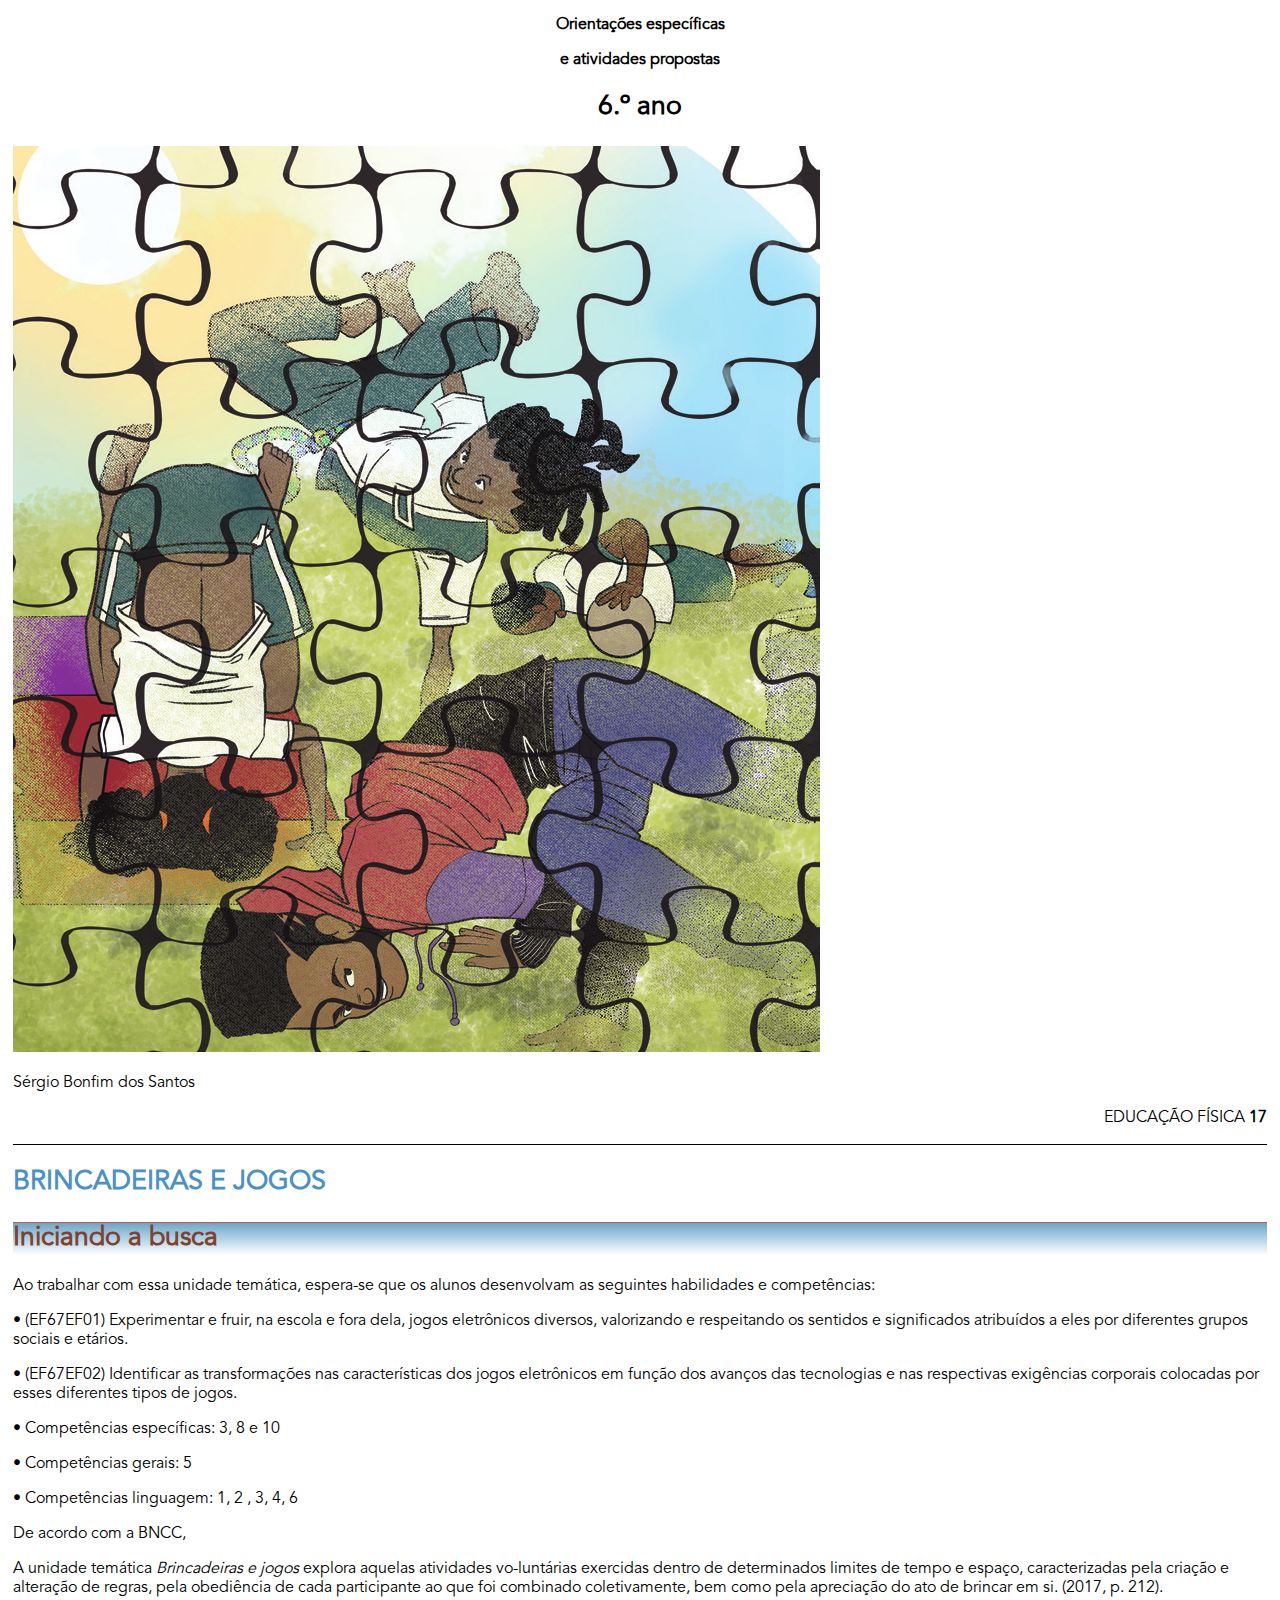
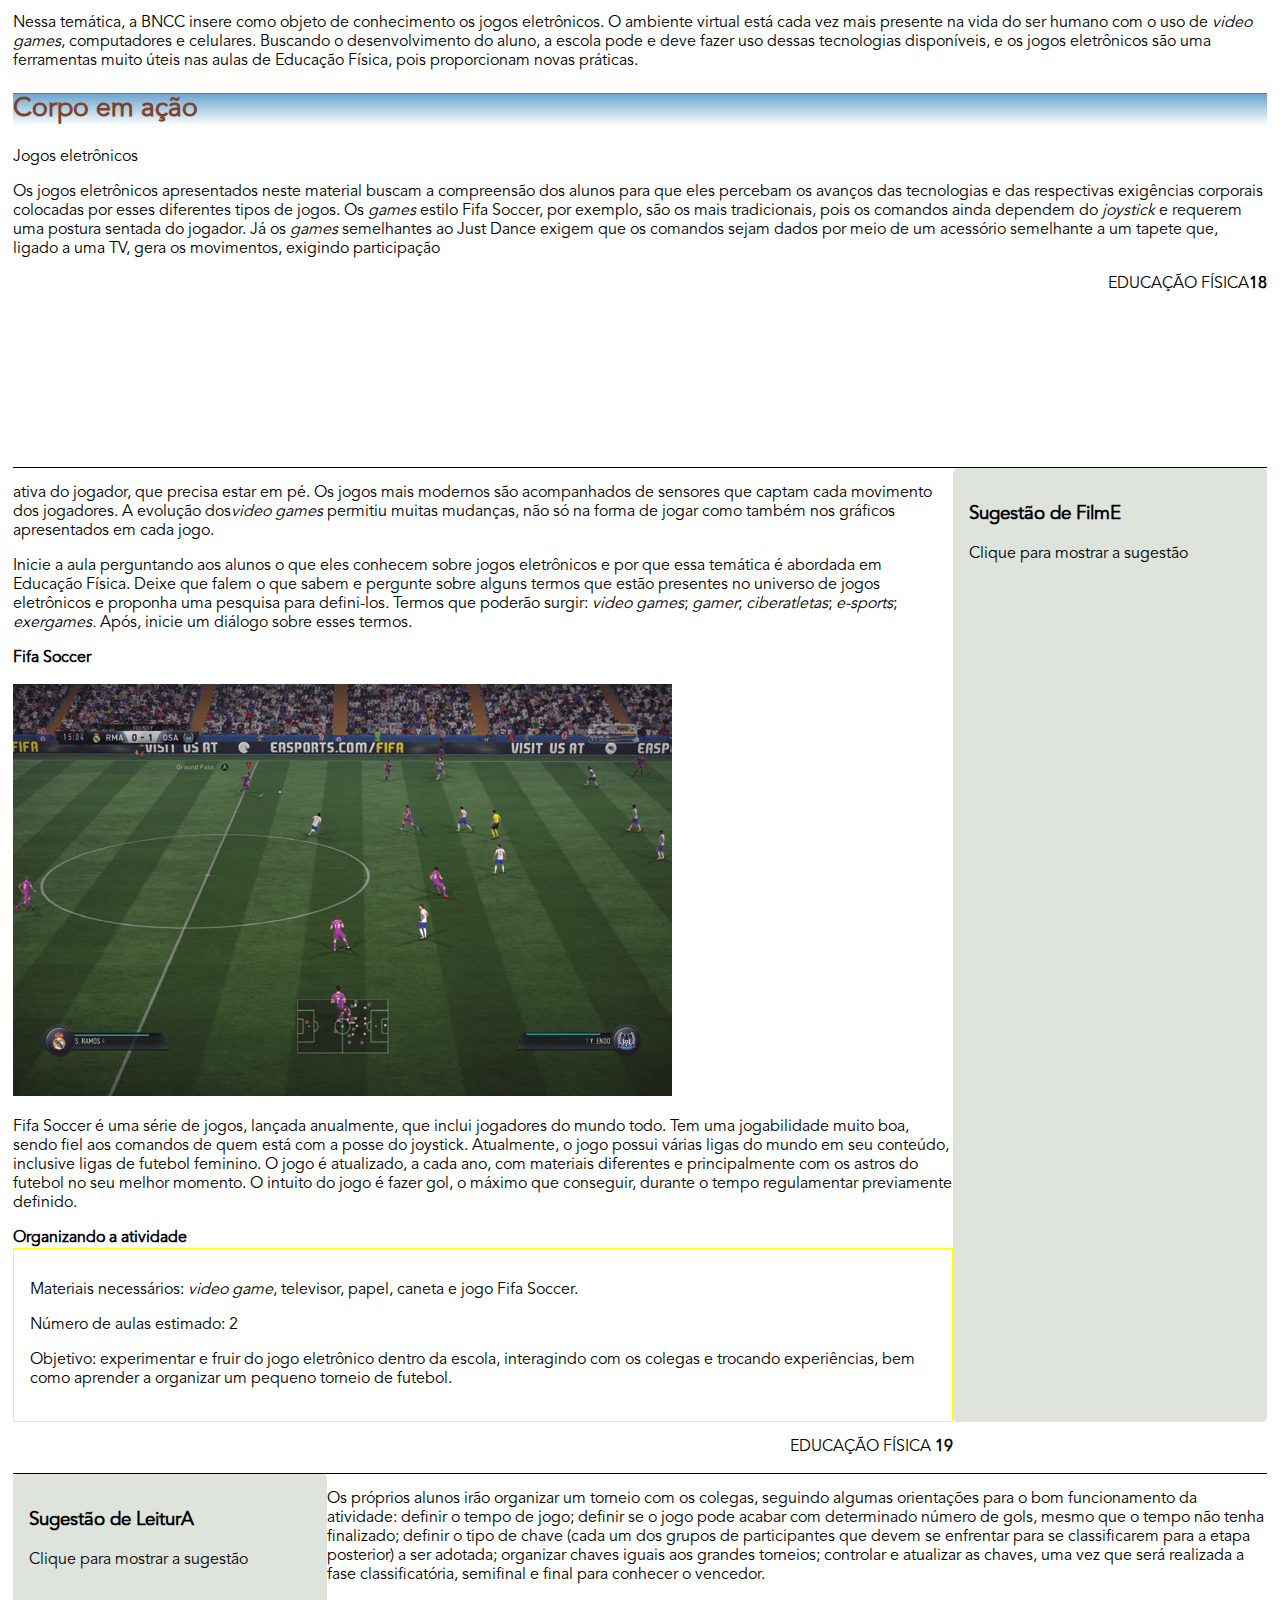
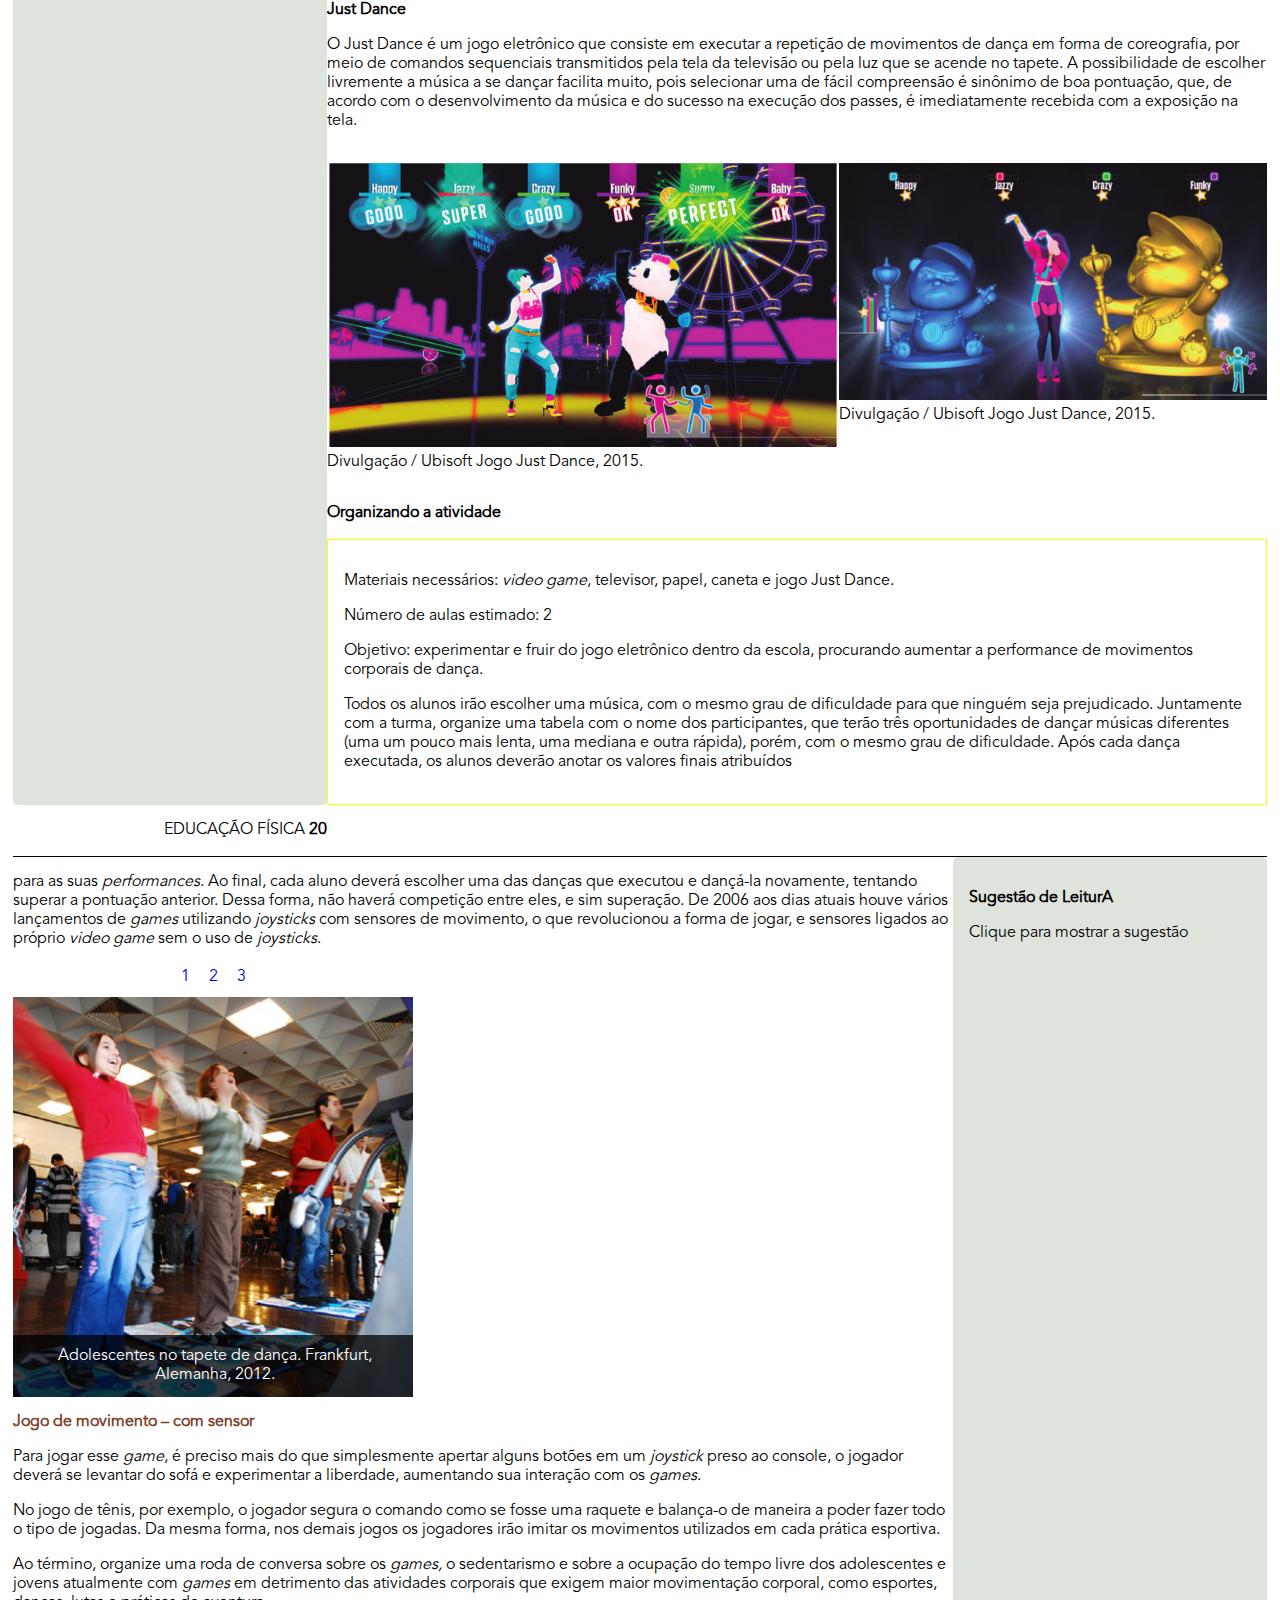
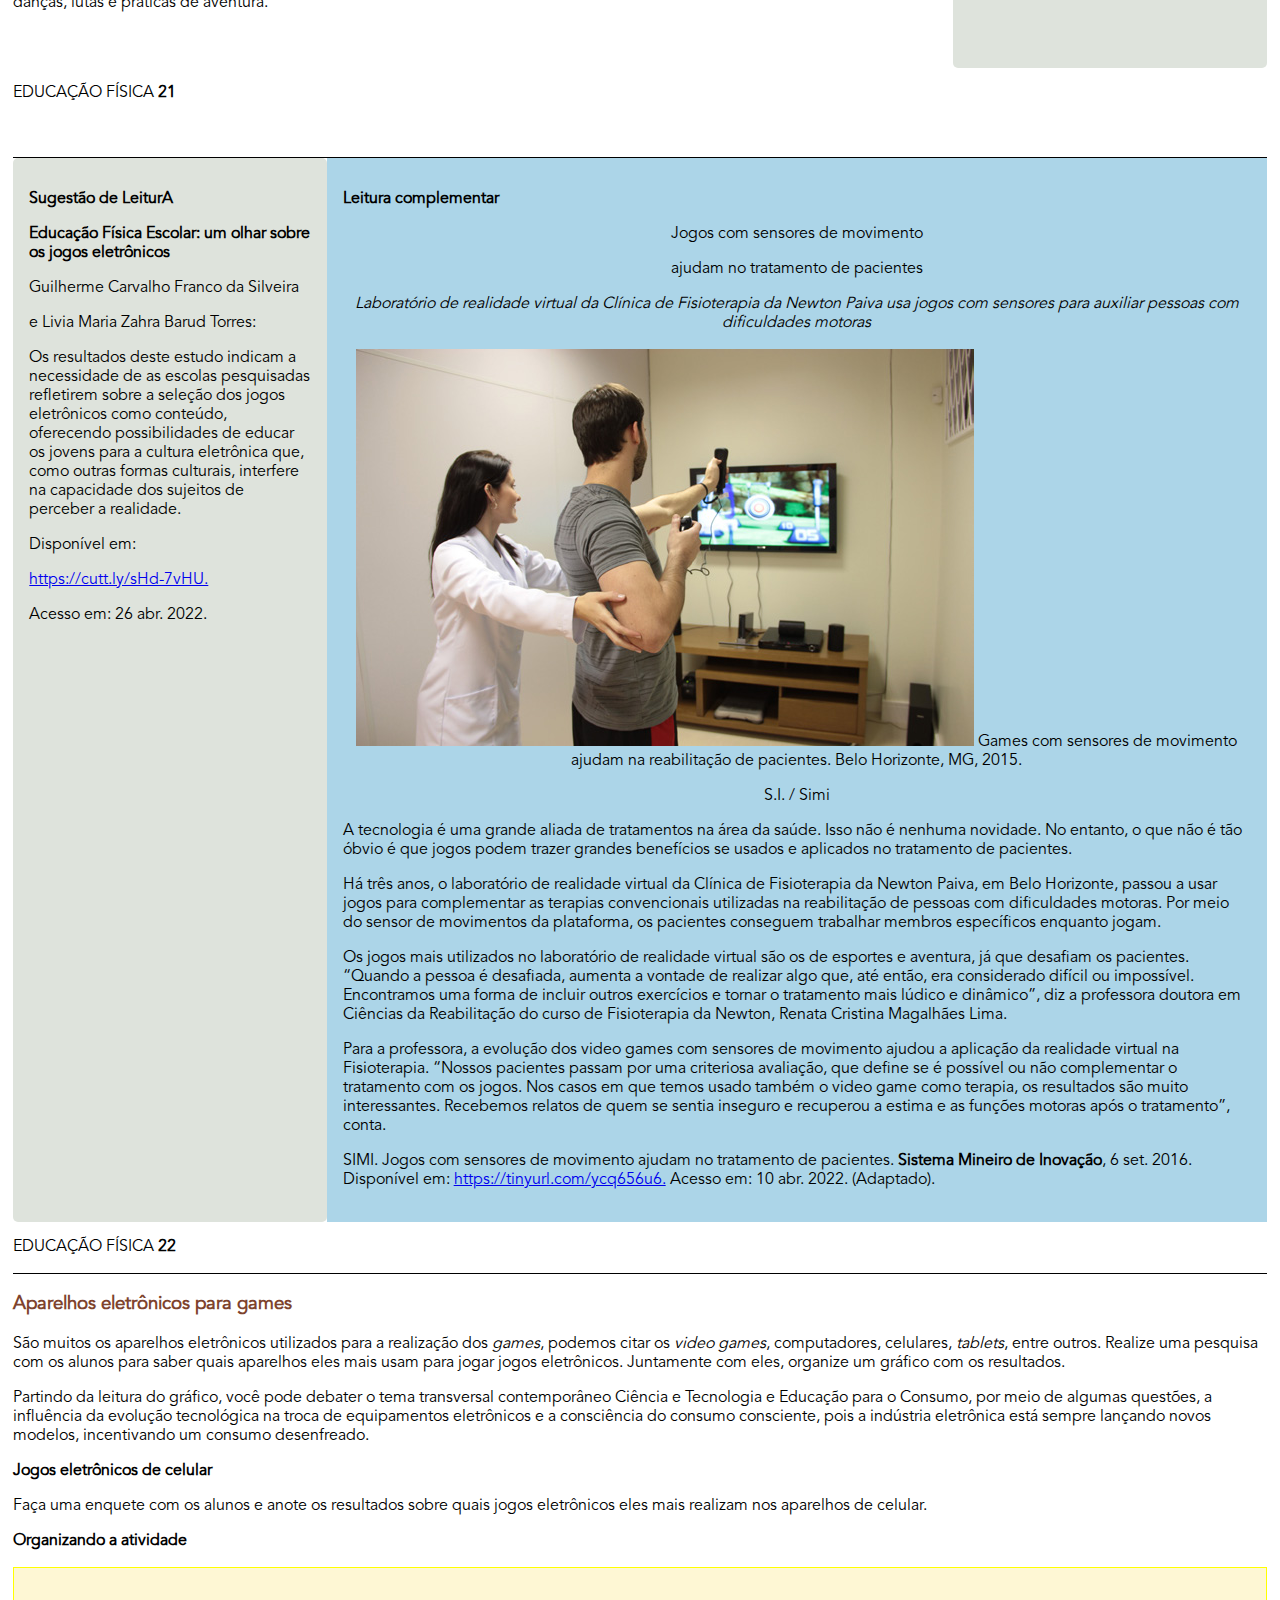
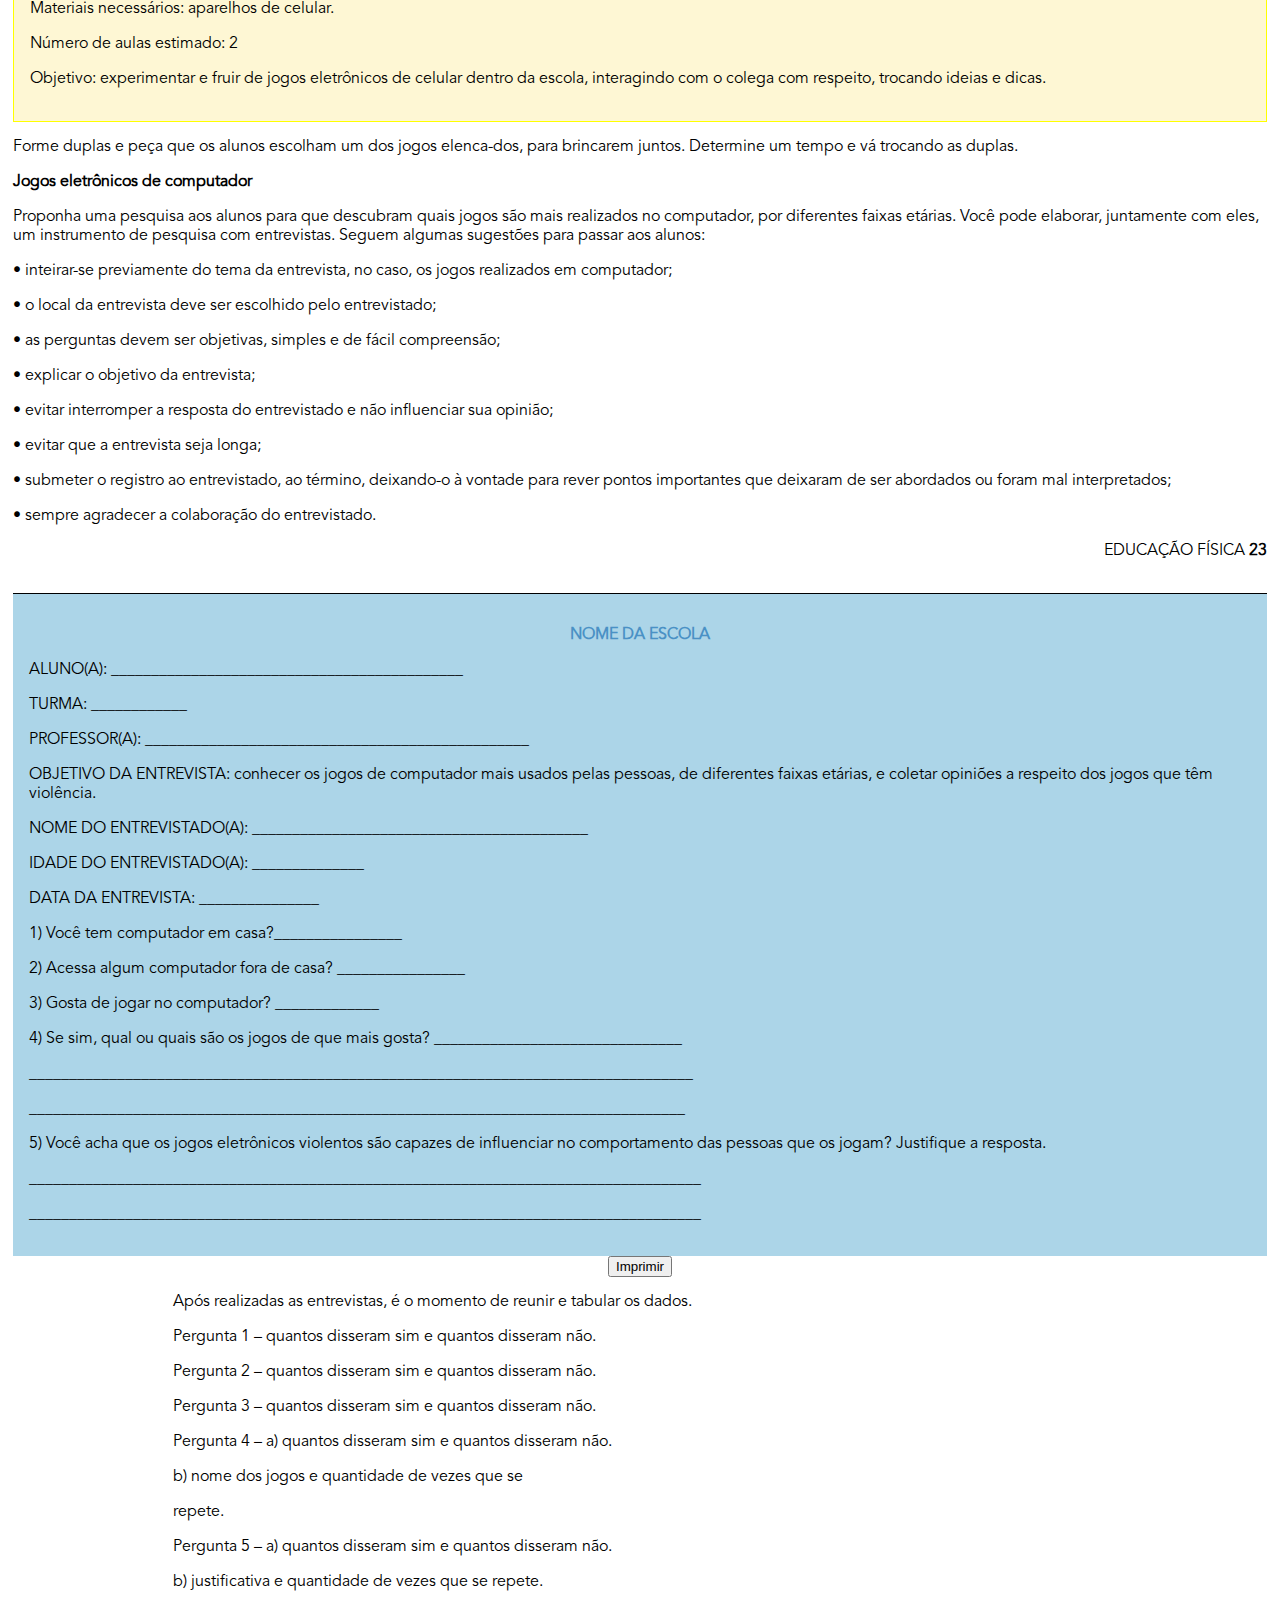
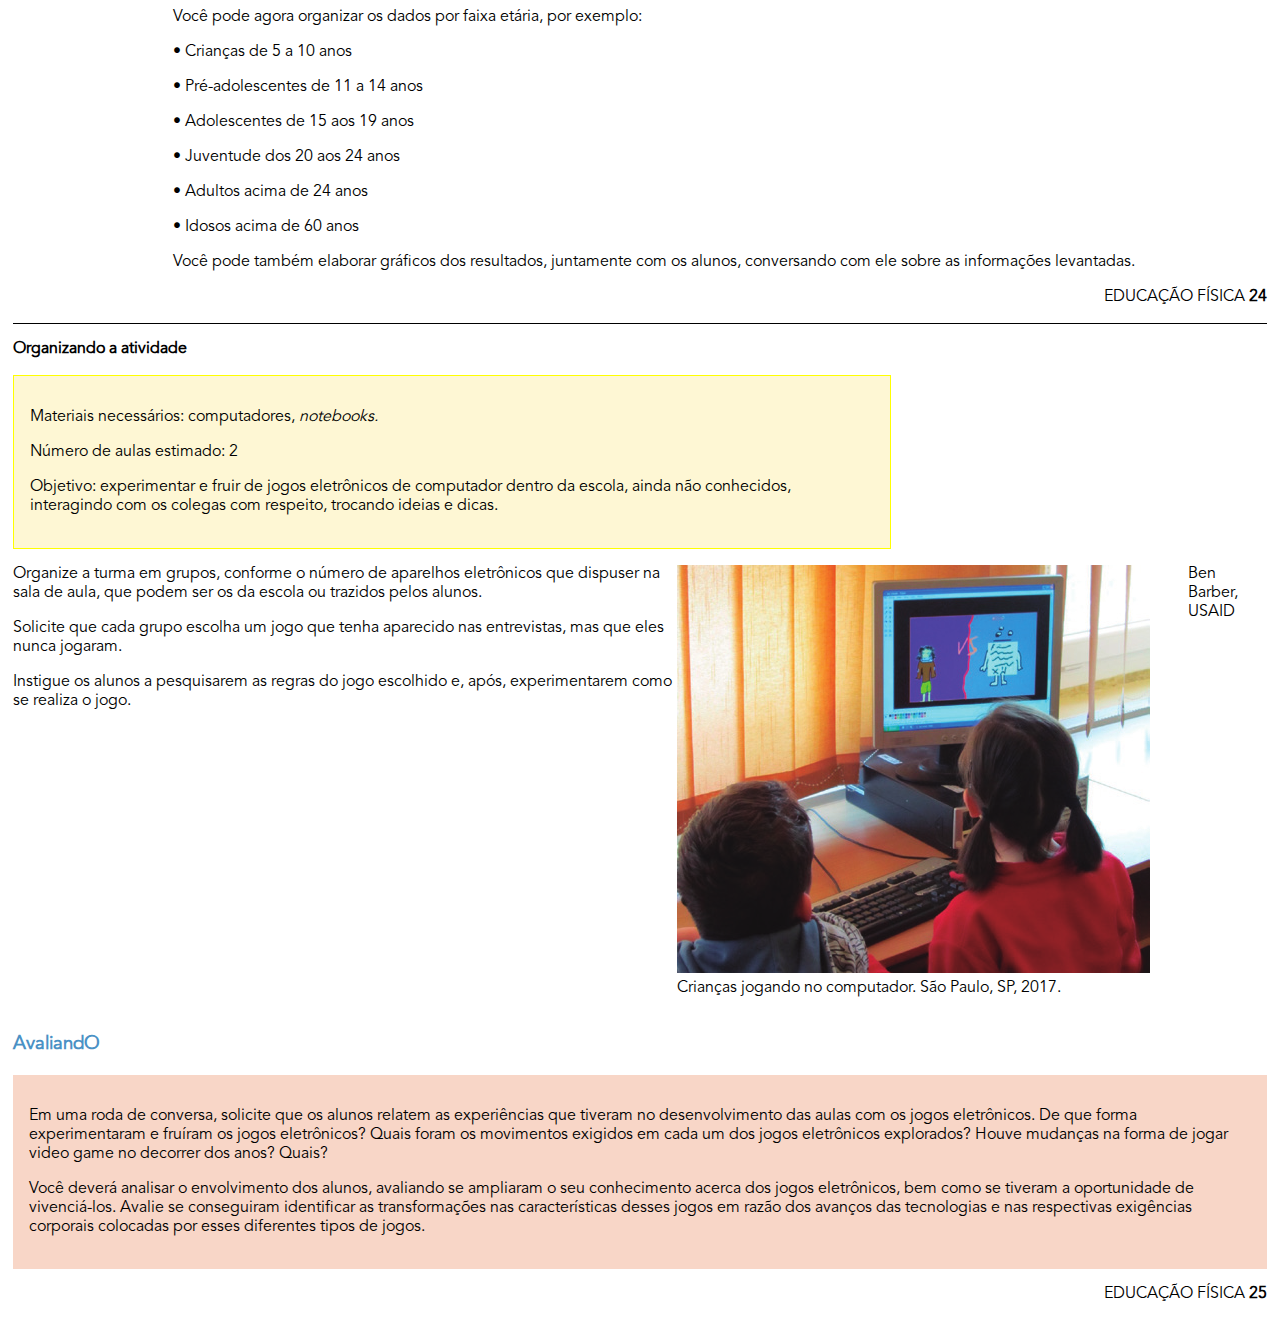
==== commit 5332338e: "Imprimir página 24" ====
--- a/zip/ED Fisica 6. FINAL CAPA - Diego Berton, Roselise Stallivi/part2-0-brincadeiras.html
+++ b/zip/ED Fisica 6. FINAL CAPA - Diego Berton, Roselise Stallivi/part2-0-brincadeiras.html
@@ -509,7 +509,7 @@
       <p class="calibre1 right">EDUCAÇÃO FÍSICA <b class="calibre3">23</b></p>
     </section>
     <section class="page 24">
-      <div class="cover-background--blue padding1">
+      <div id="entrevista" class="cover-background--blue padding1">
         <p class="calibre1 title--blue center">
           <b class="calibre3">NOME DA ESCOLA</b>
         </p>
@@ -558,6 +558,9 @@
         <p class="calibre1">
           ____________________________________________________________________________________
         </p>
+      </div>
+      <div class="center">
+        <button onclick="imprimirDivEspecifica('entrevista')">Imprimir</button>
       </div>
       <div style="margin: 0 0 0 10rem">
         <p class="calibre1">
@@ -666,6 +669,7 @@
   </main>
   <script src="./scripts/interactions.js" type="application/javascript"></script>
   <script defer src="scripts/part2-0.js" type="application/javascript"></script>
+  <script src="scripts/imprimirDivEspecifica.js"></script>
 </body>
 
 </html>--- a/zip/ED Fisica 6. FINAL CAPA - Diego Berton, Roselise Stallivi/styles/style.css
+++ b/zip/ED Fisica 6. FINAL CAPA - Diego Berton, Roselise Stallivi/styles/style.css
@@ -39,11 +39,9 @@
 .title--brown--gradient {
   border-top: #da5138 1px solid;
   background: rgb(107, 166, 205);
-  background: linear-gradient(
-    180deg,
-    rgba(107, 166, 205, 1) 0%,
-    rgba(255, 255, 255, 1) 100%
-  );
+  background: linear-gradient(180deg,
+      rgba(107, 166, 205, 1) 0%,
+      rgba(255, 255, 255, 1) 100%);
   color: #7e432d;
 }
 
@@ -72,6 +70,7 @@
 .background--salmon {
   background-color: #f8d6c7;
 }
+
 .center-center {
   display: flex;
   flex-direction: column;
@@ -170,4 +169,4 @@
   margin-left: 0;
   margin-right: 0;
   margin-top: 1em;
-}
+}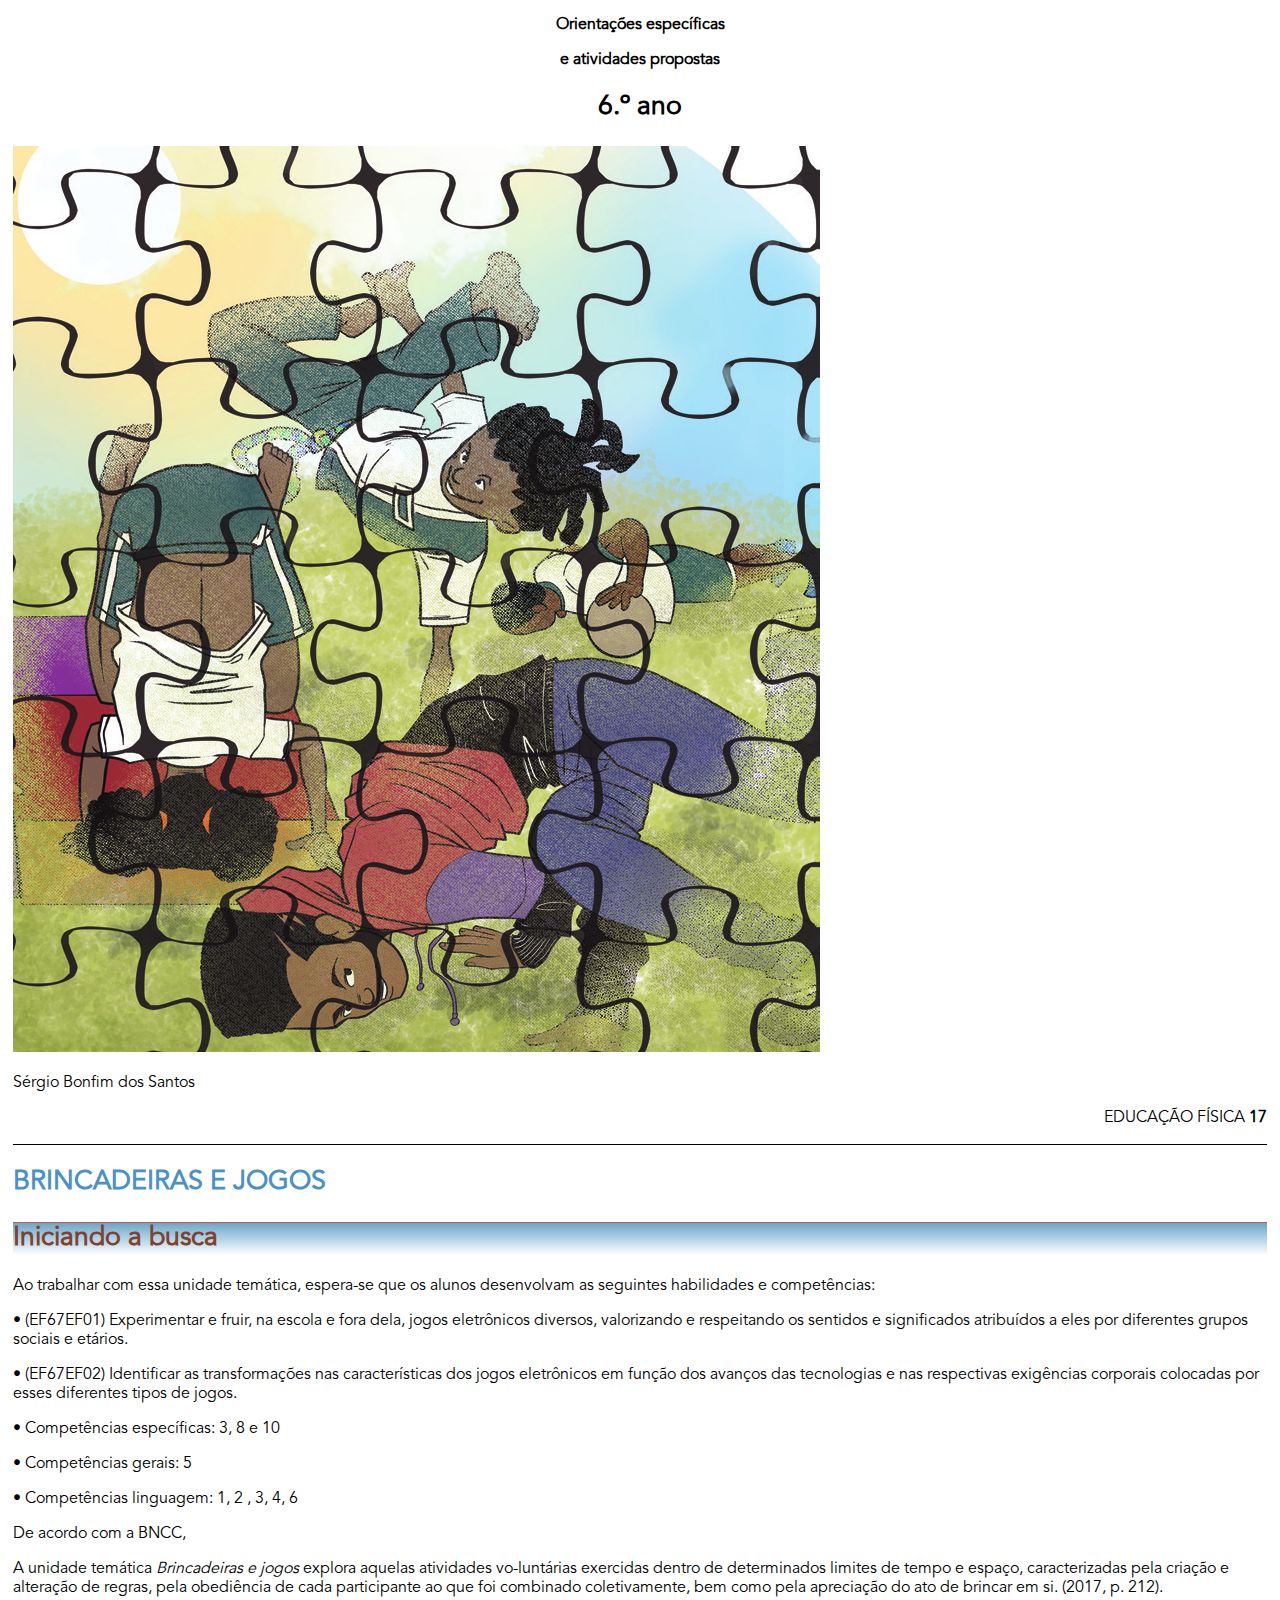
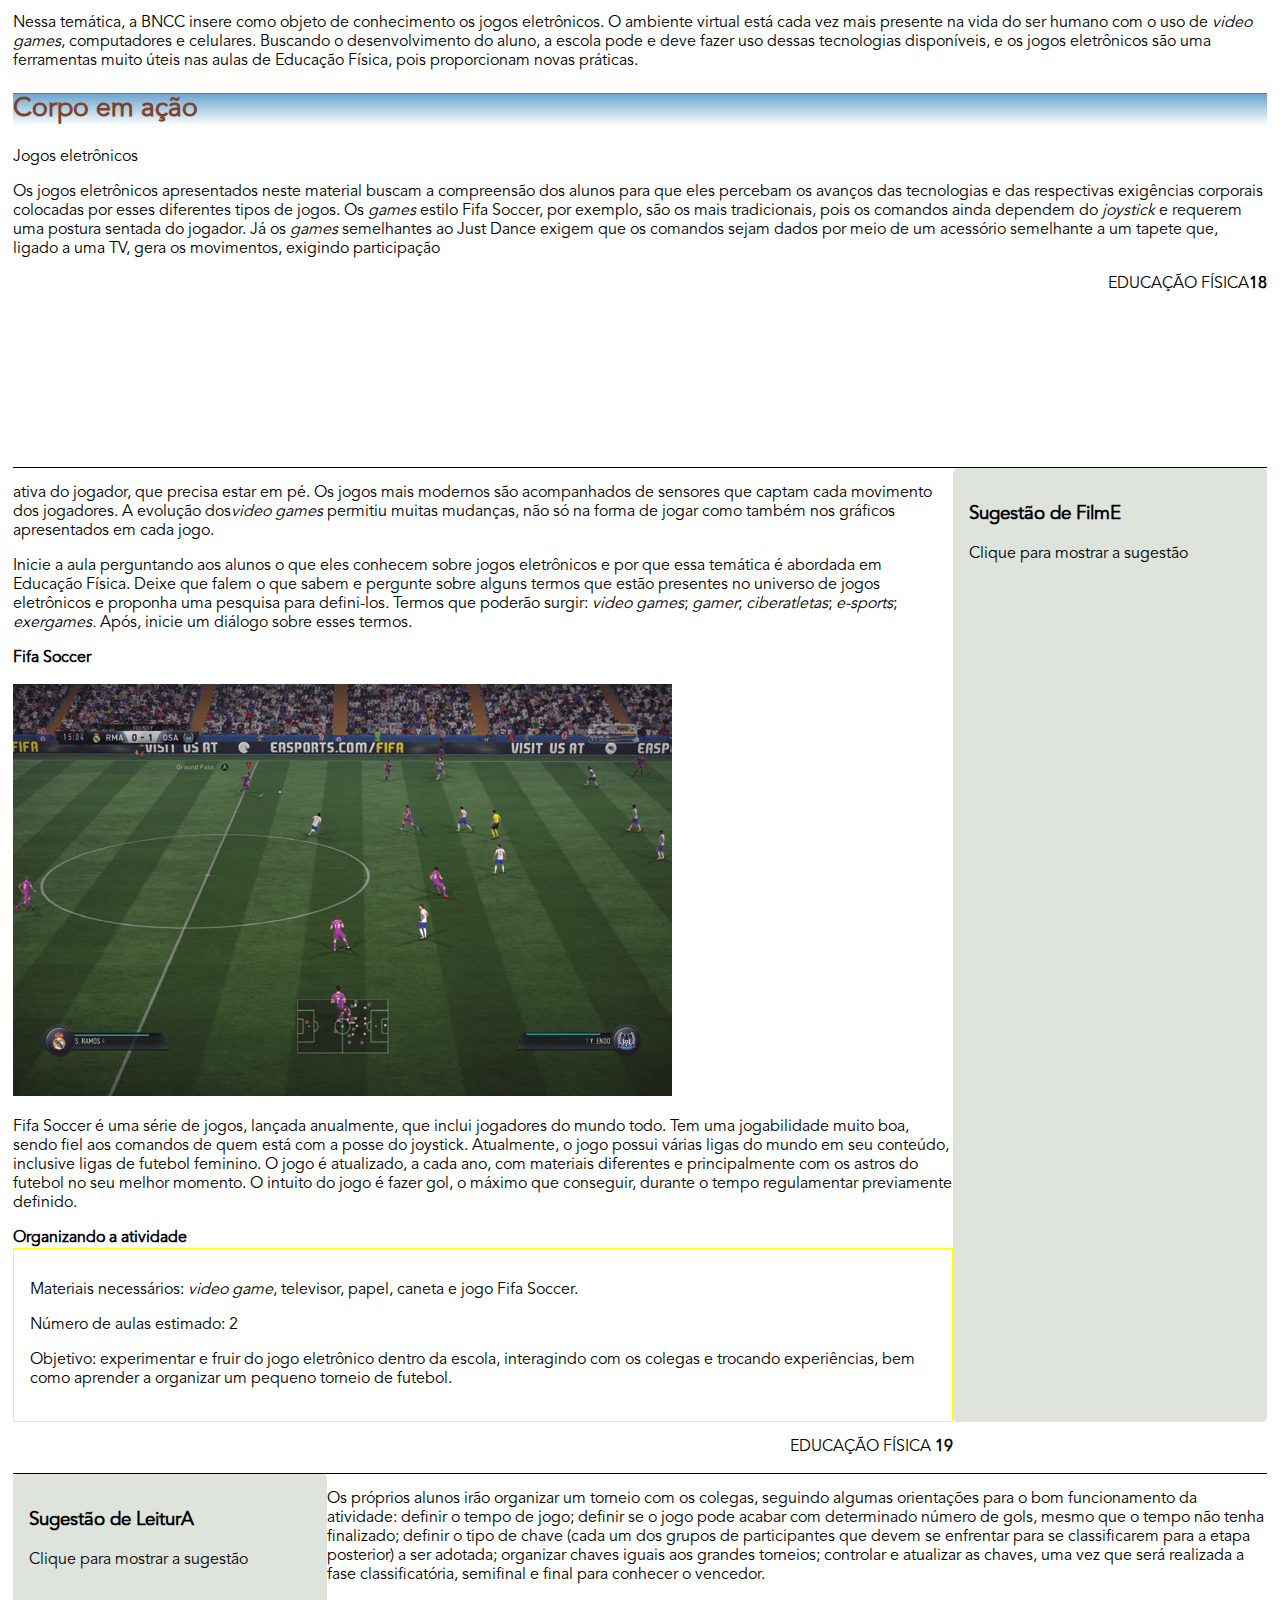
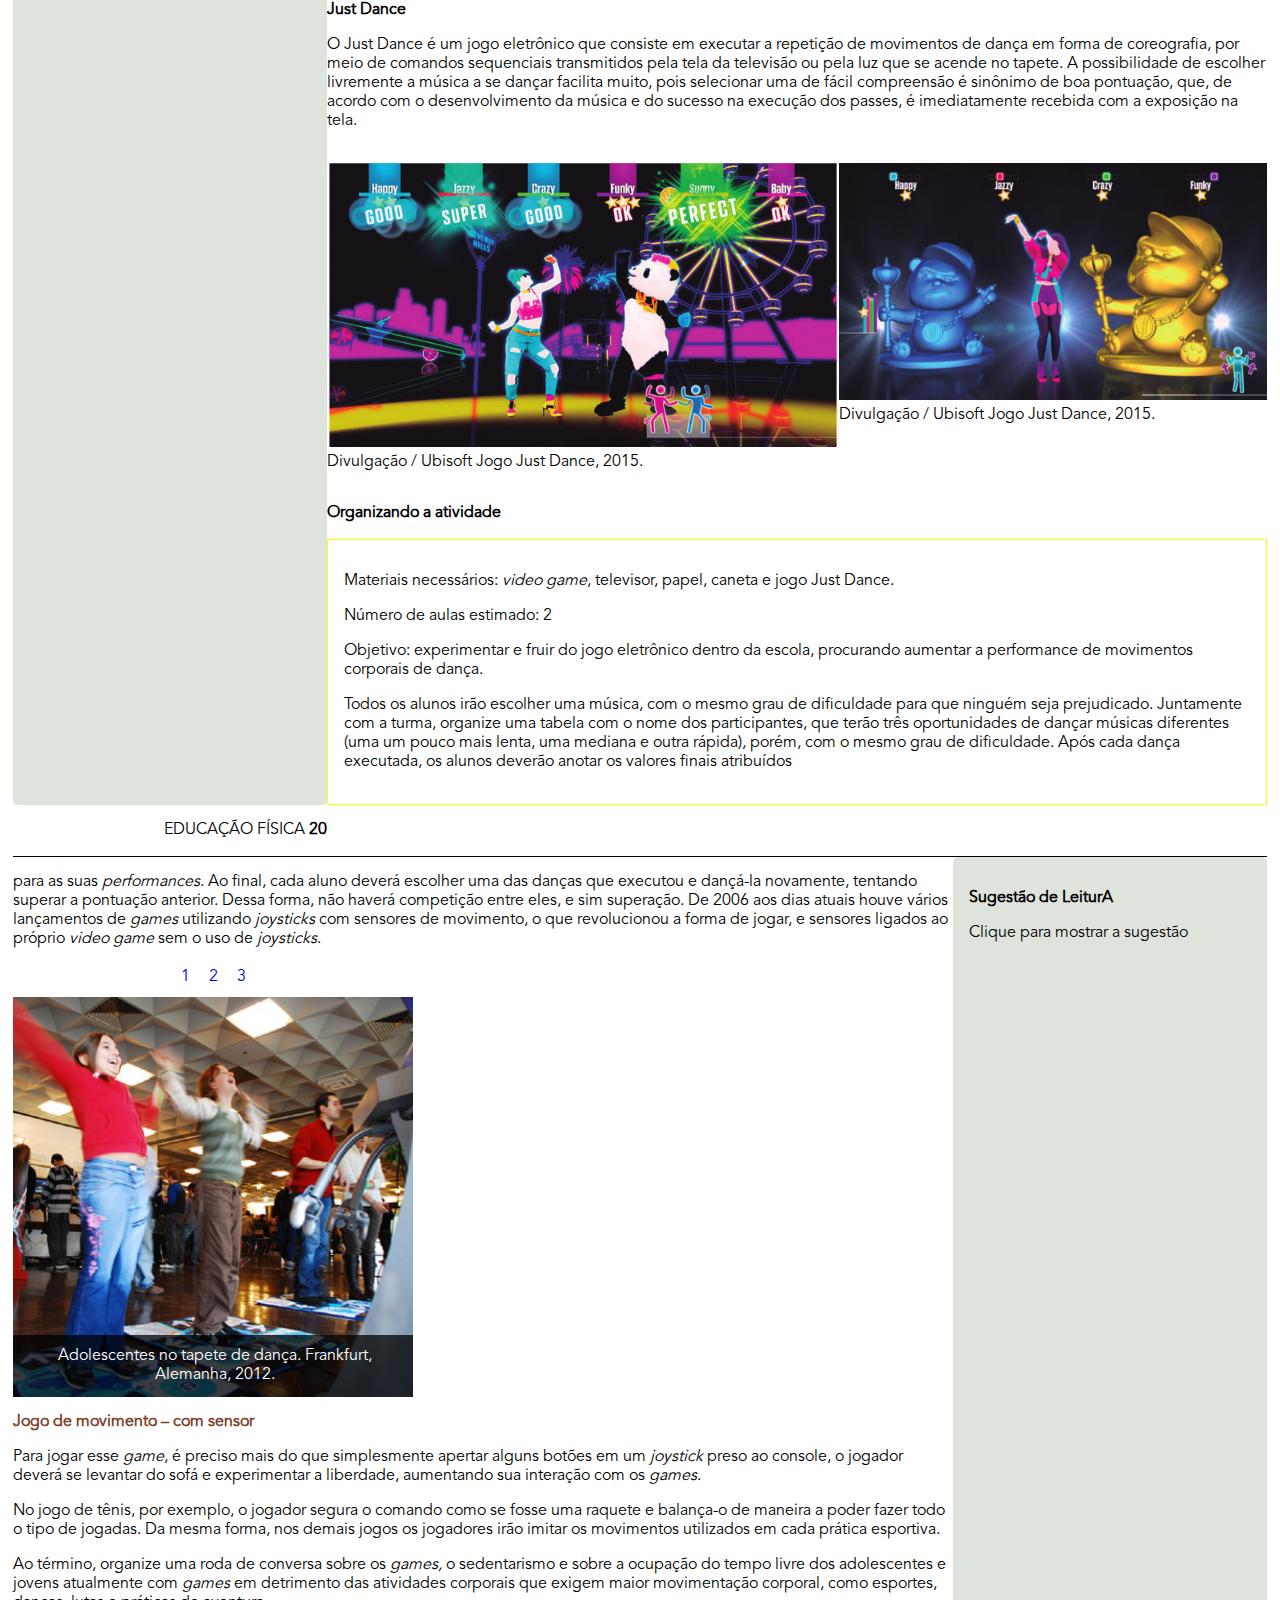
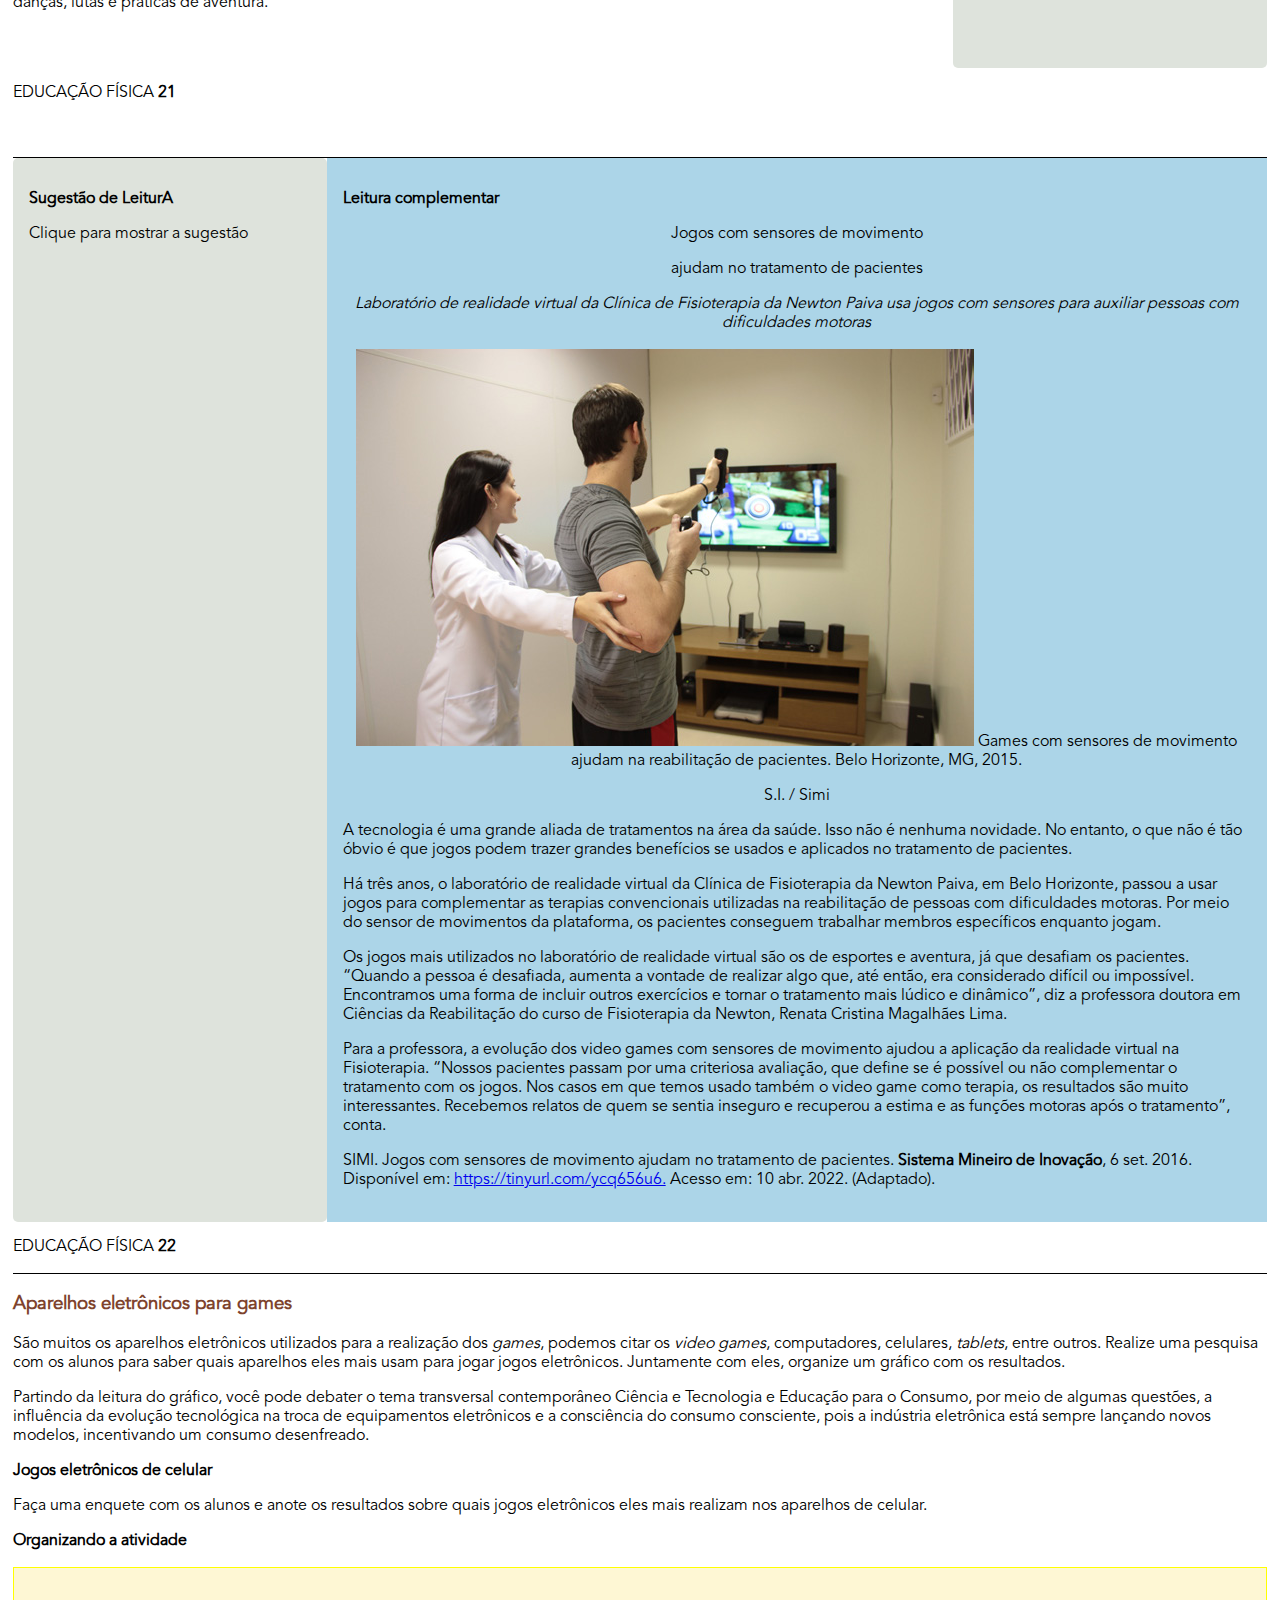
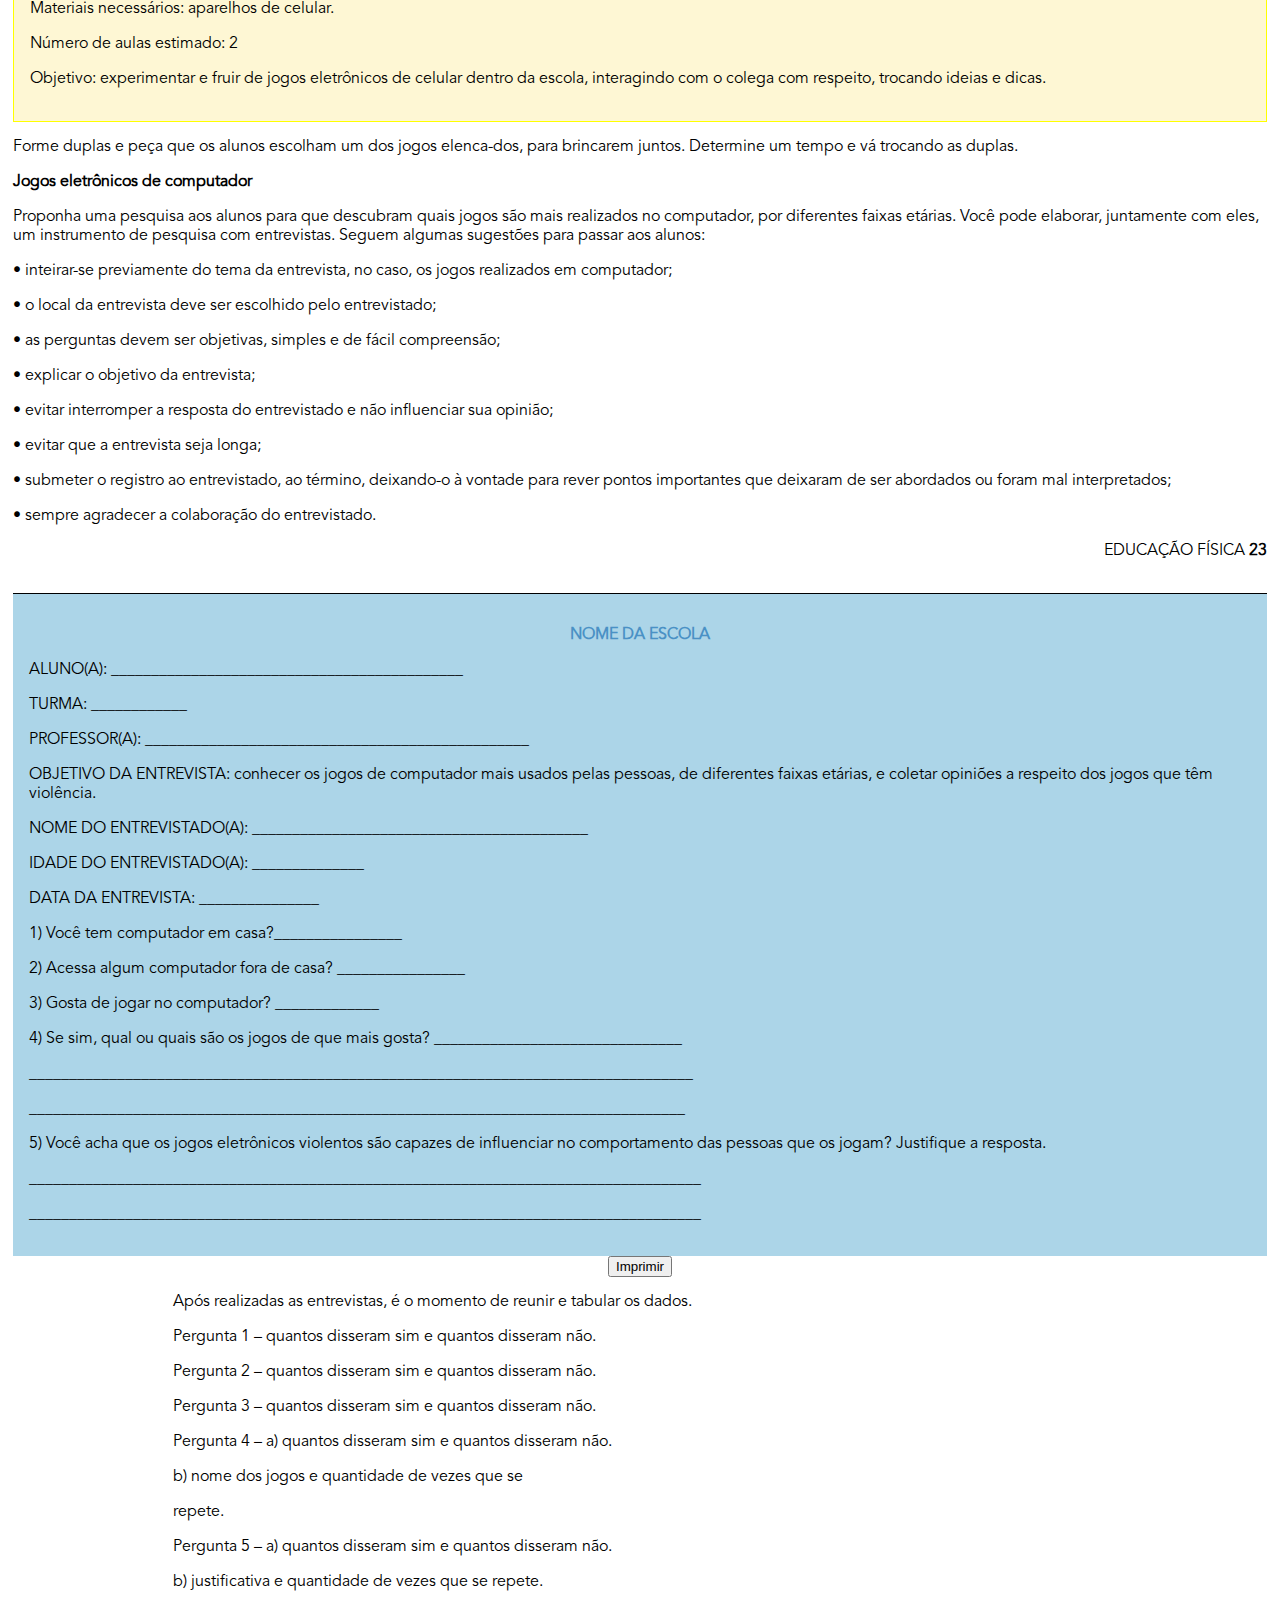
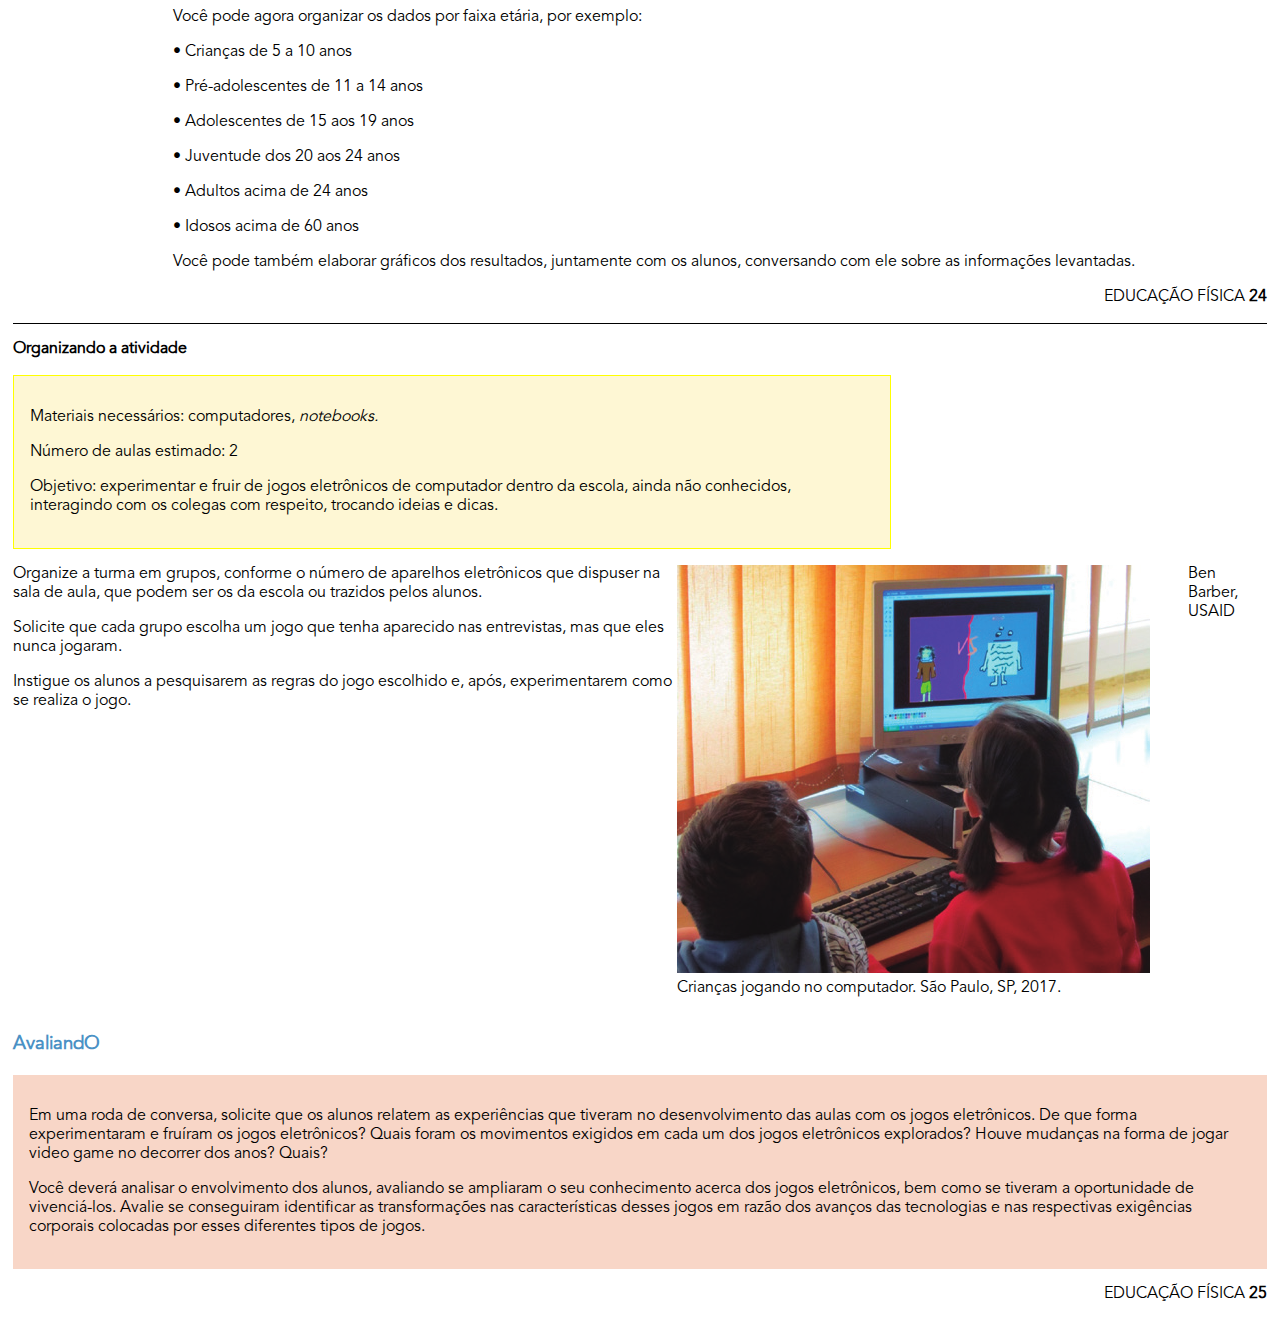
==== commit 40c1c06e: "Interacao pag 22" ====
--- a/zip/ED Fisica 6. FINAL CAPA - Diego Berton, Roselise Stallivi/part2-0-brincadeiras.html
+++ b/zip/ED Fisica 6. FINAL CAPA - Diego Berton, Roselise Stallivi/part2-0-brincadeiras.html
@@ -347,25 +347,28 @@
       <p class="calibre1">EDUCAÇÃO FÍSICA <b class="calibre3">21</b></p>
     </section>
     <section class="page 22 two-blocks-left">
-      <div class="background--blue padding1">
+      <div id="sugestao-22" class="pointer background--blue padding1">
         <p class="calibre1"><b class="calibre3">Sugestão de LeiturA</b></p>
-        <p class="calibre1">
-          <b class="calibre3">Educação Física Escolar: um olhar sobre os jogos eletrônicos</b>
-        </p>
-        <p class="calibre1">Guilherme Carvalho Franco da Silveira</p>
-        <p class="calibre1">e Livia Maria Zahra Barud Torres:</p>
-        <p class="calibre1">
-          Os resultados deste estudo indicam a necessidade de as escolas
-          pesquisadas refletirem sobre a seleção dos jogos eletrônicos como
-          conteúdo, oferecendo possibilidades de educar os jovens para a
-          cultura eletrônica que, como outras formas culturais, interfere na
-          capacidade dos sujeitos de perceber a realidade.
-        </p>
-        <p class="calibre1">Disponível em:</p>
-        <p class="calibre1">
-          <a href="https://cutt.ly/sHd-7vHU">https://cutt.ly/sHd-7vHU.</a>
-        </p>
-        <p class="calibre1">Acesso em: 26 abr. 2022.</p>
+        <p id="instrucao-22">Clique para mostrar a sugestão</p>
+        <div id="bloco-sugestao-22" style="visibility: hidden">
+          <p class="calibre1">
+            <b class="calibre3">Educação Física Escolar: um olhar sobre os jogos eletrônicos</b>
+          </p>
+          <p class="calibre1">Guilherme Carvalho Franco da Silveira</p>
+          <p class="calibre1">e Livia Maria Zahra Barud Torres:</p>
+          <p class="calibre1">
+            Os resultados deste estudo indicam a necessidade de as escolas
+            pesquisadas refletirem sobre a seleção dos jogos eletrônicos como
+            conteúdo, oferecendo possibilidades de educar os jovens para a
+            cultura eletrônica que, como outras formas culturais, interfere na
+            capacidade dos sujeitos de perceber a realidade.
+          </p>
+          <p class="calibre1">Disponível em:</p>
+          <p class="calibre1">
+            <a href="https://cutt.ly/sHd-7vHU">https://cutt.ly/sHd-7vHU.</a>
+          </p>
+          <p class="calibre1">Acesso em: 26 abr. 2022.</p>
+        </div>
       </div>
       <div class="cover-background--blue padding1">
         <p class="calibre1"><b class="calibre3">Leitura complementar</b></p>
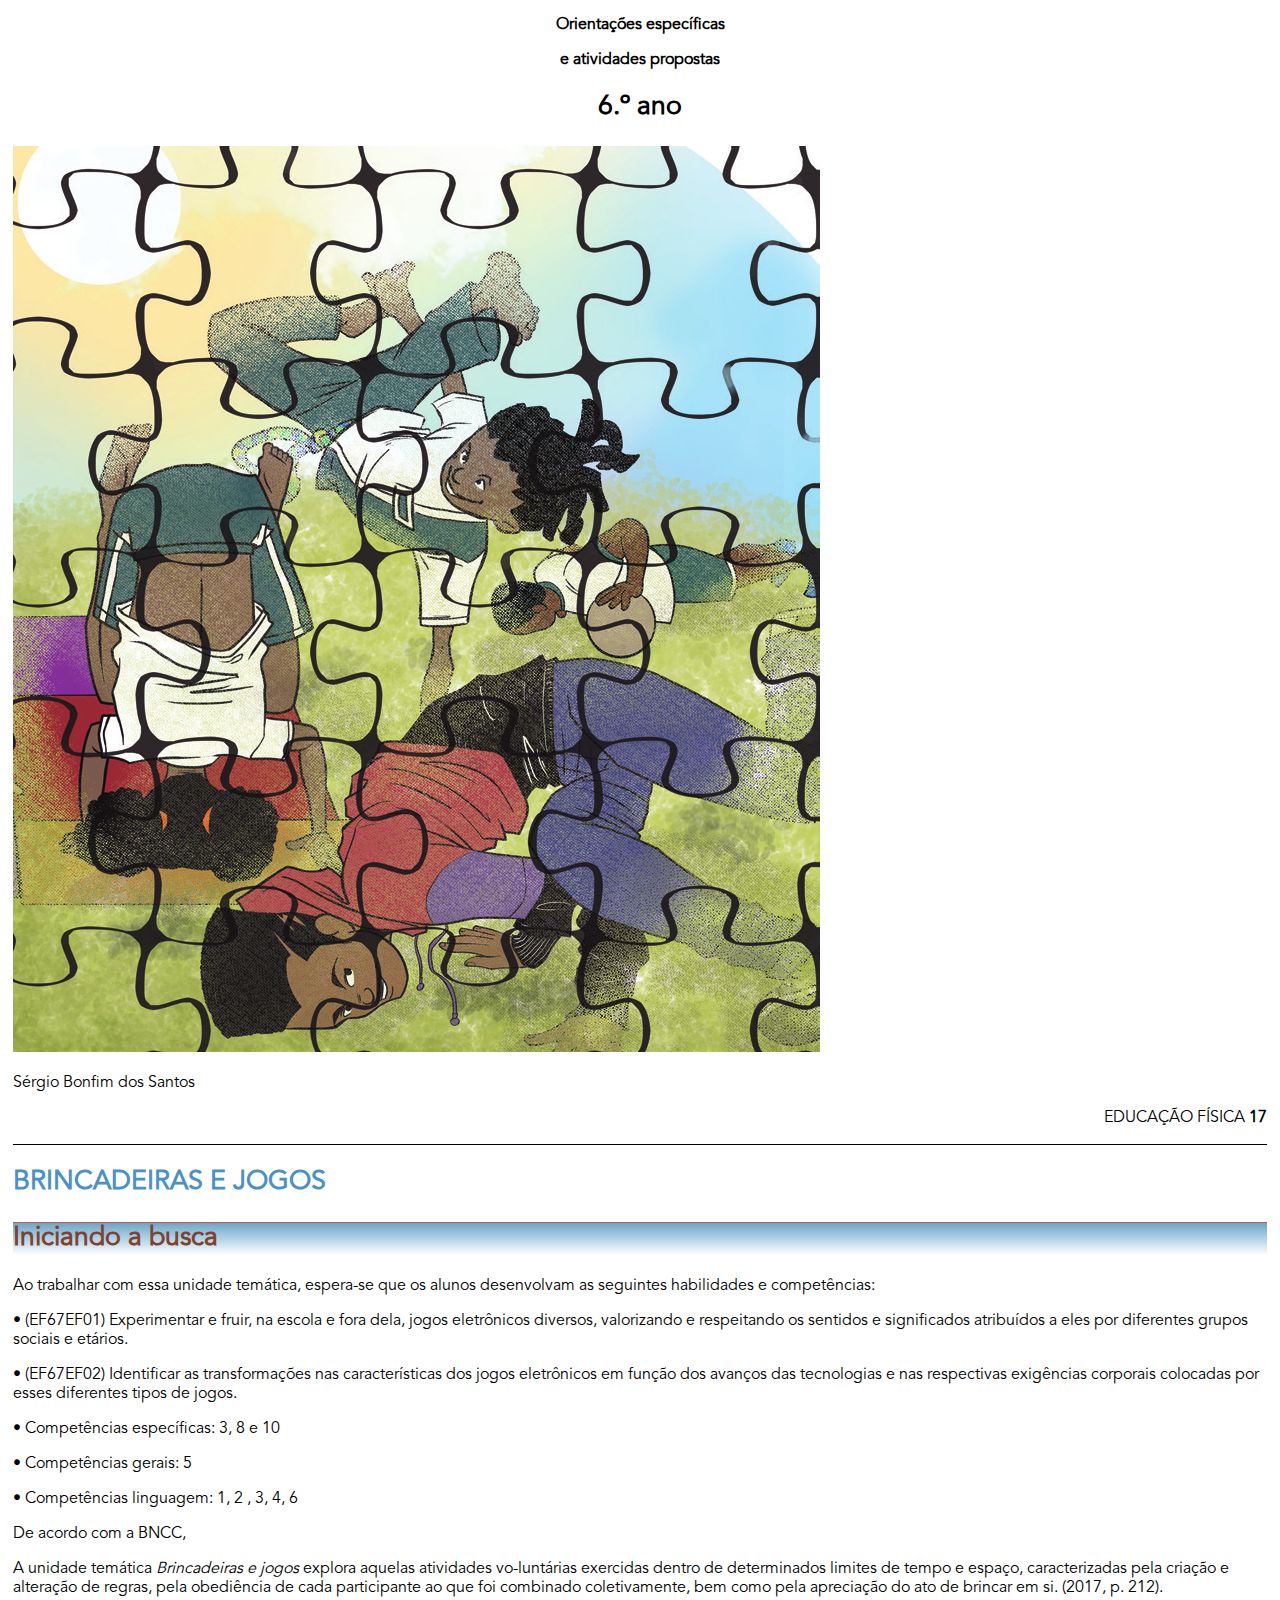
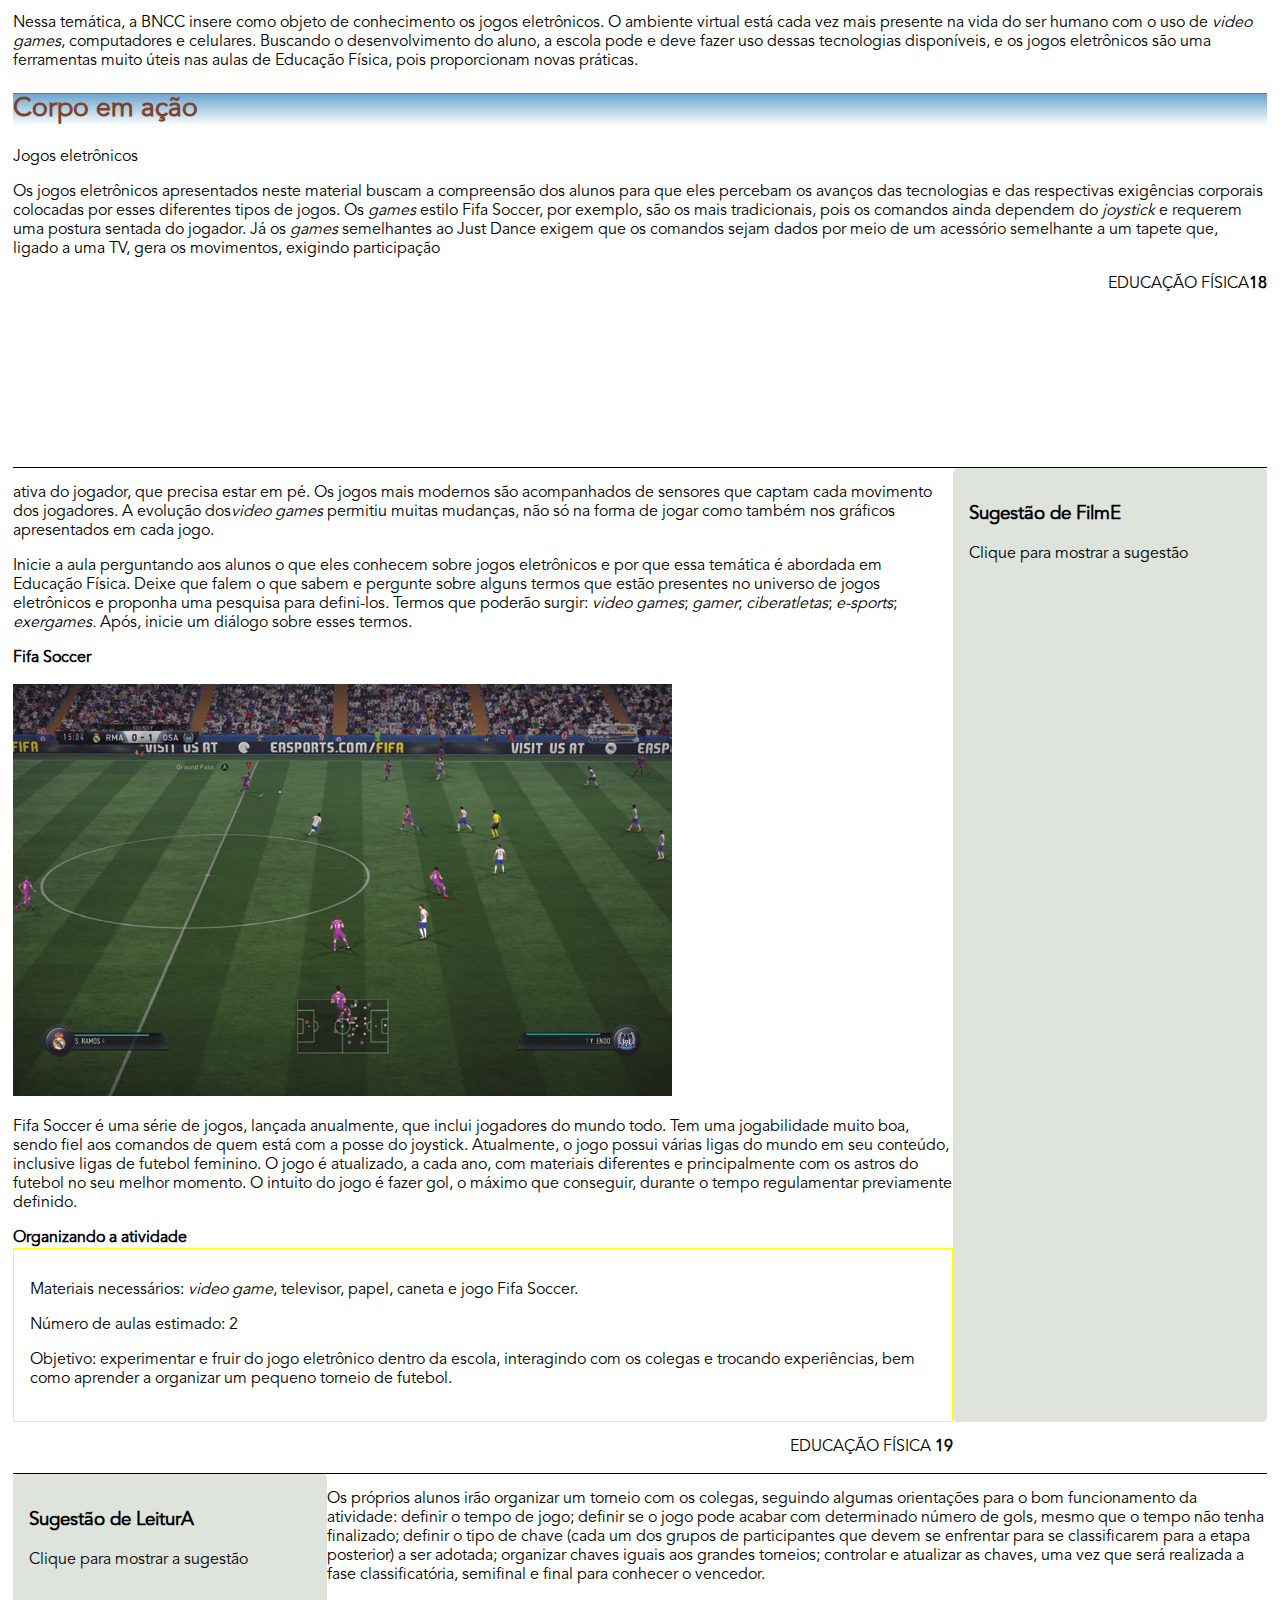
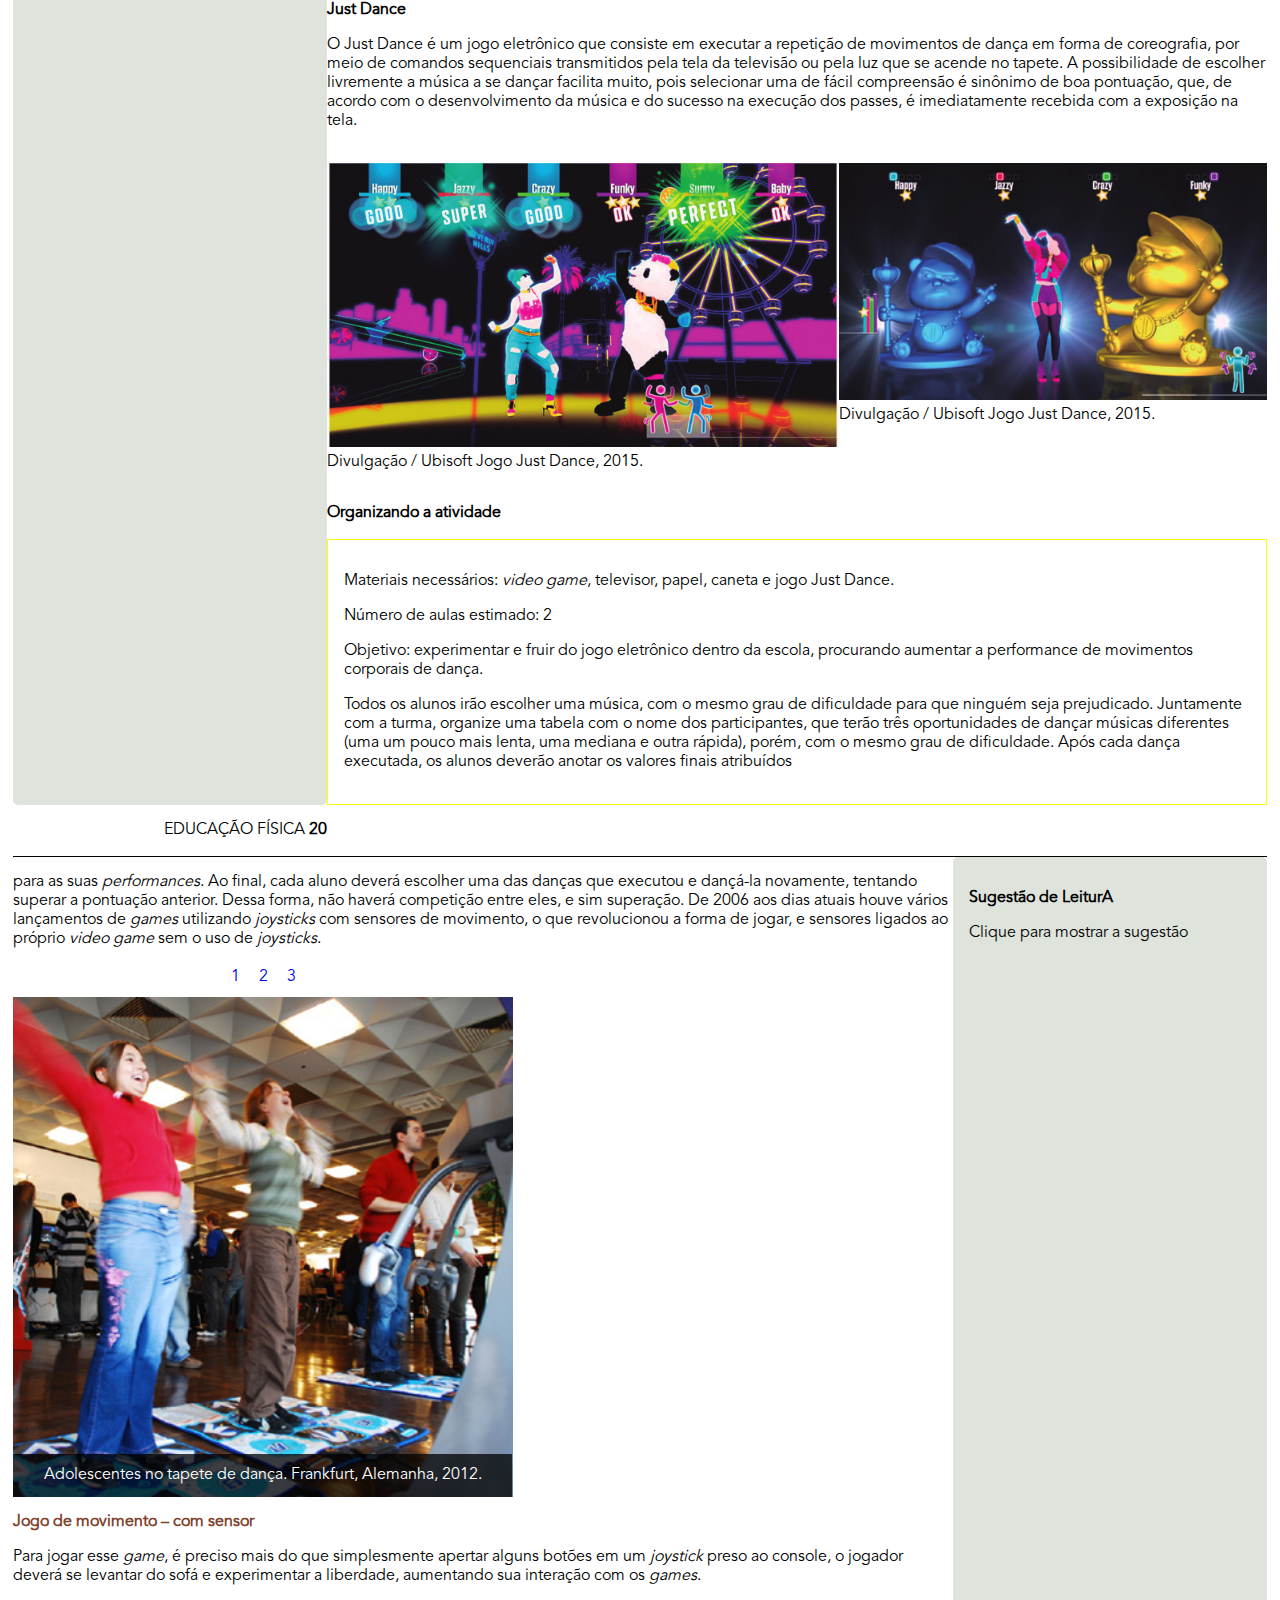
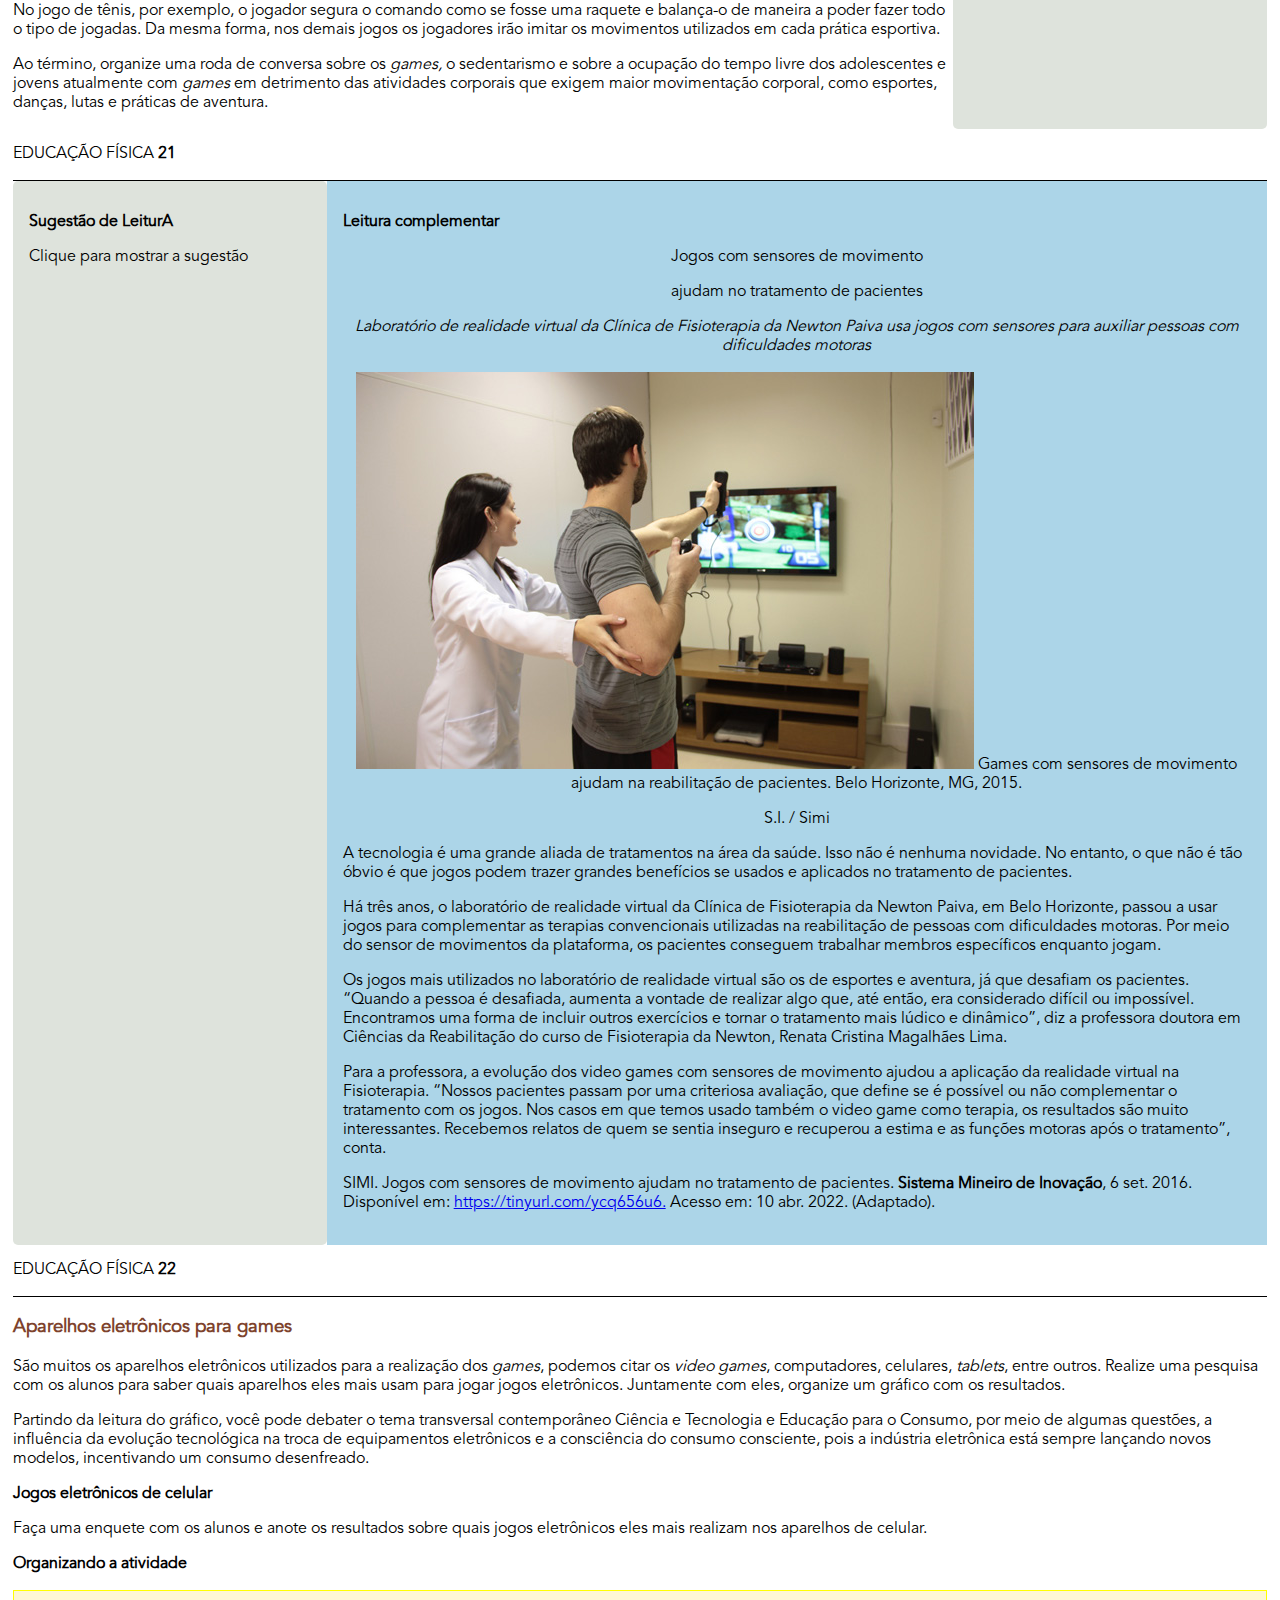
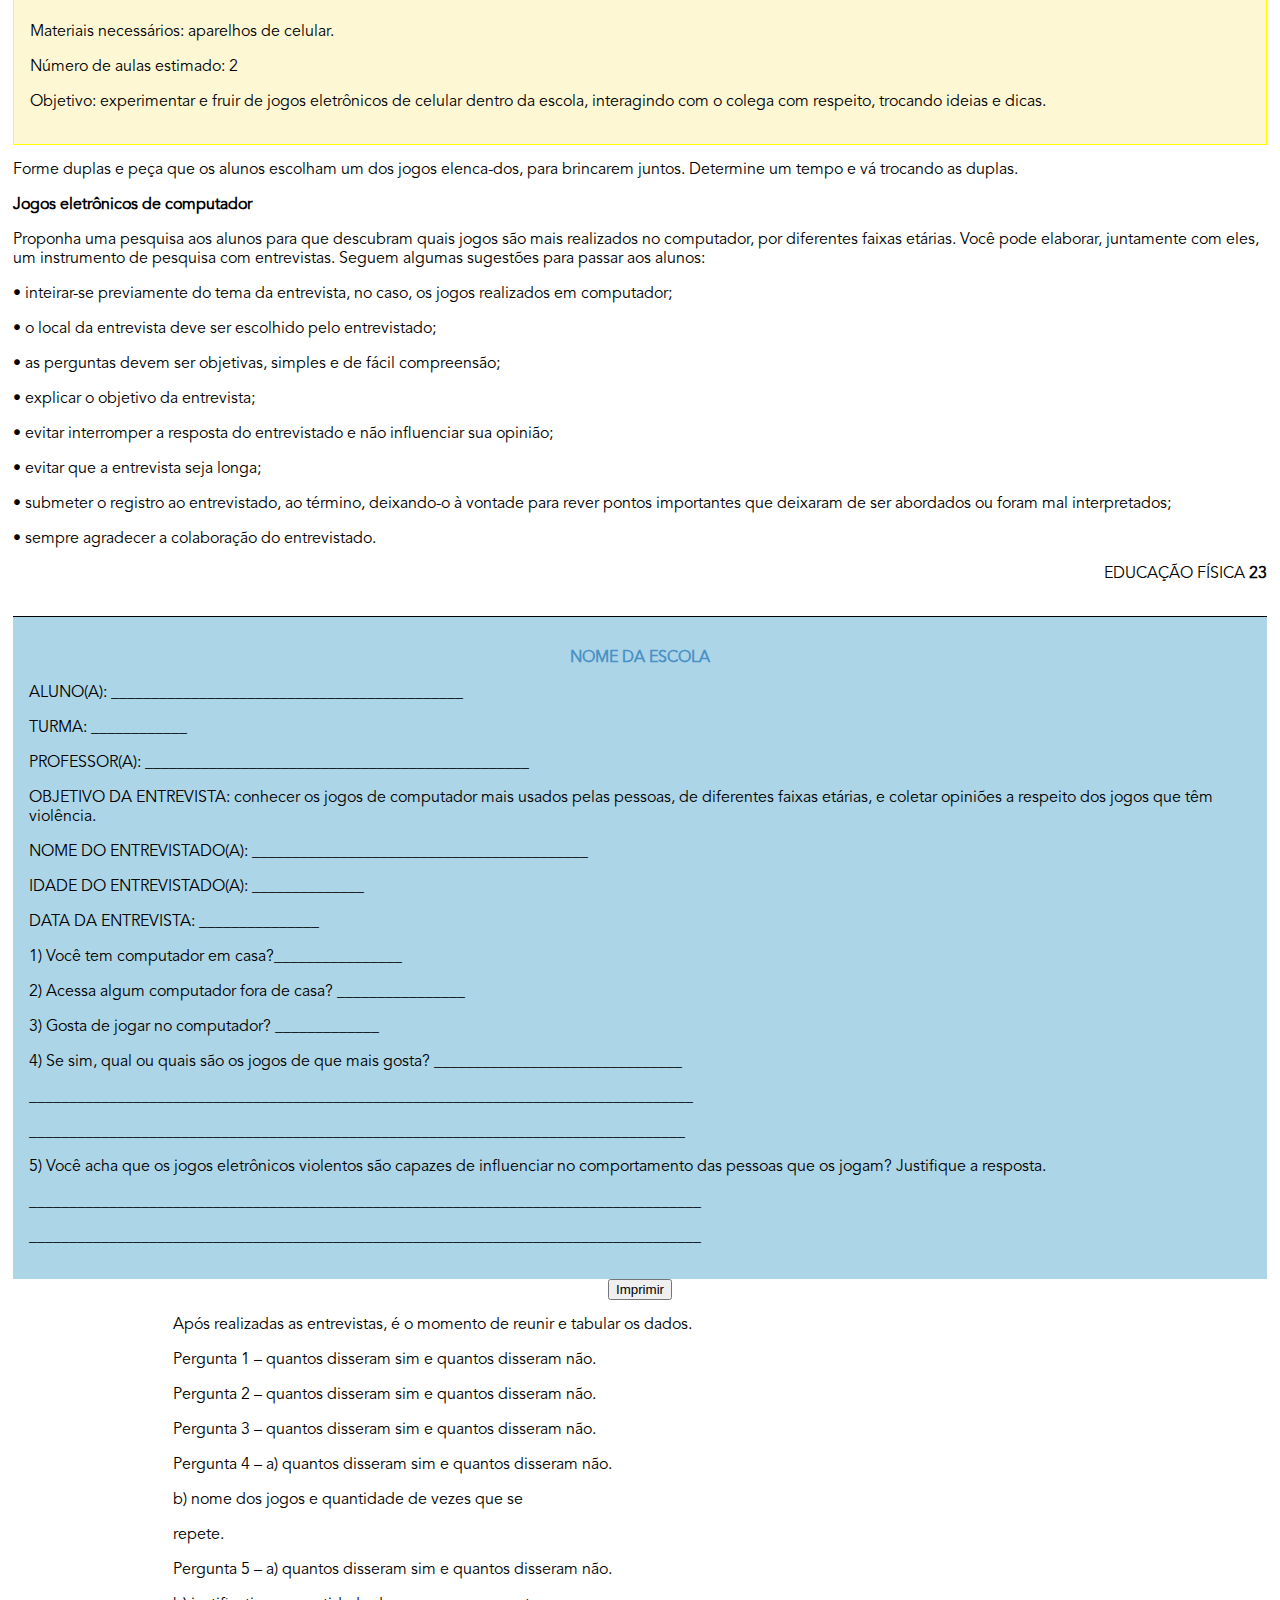
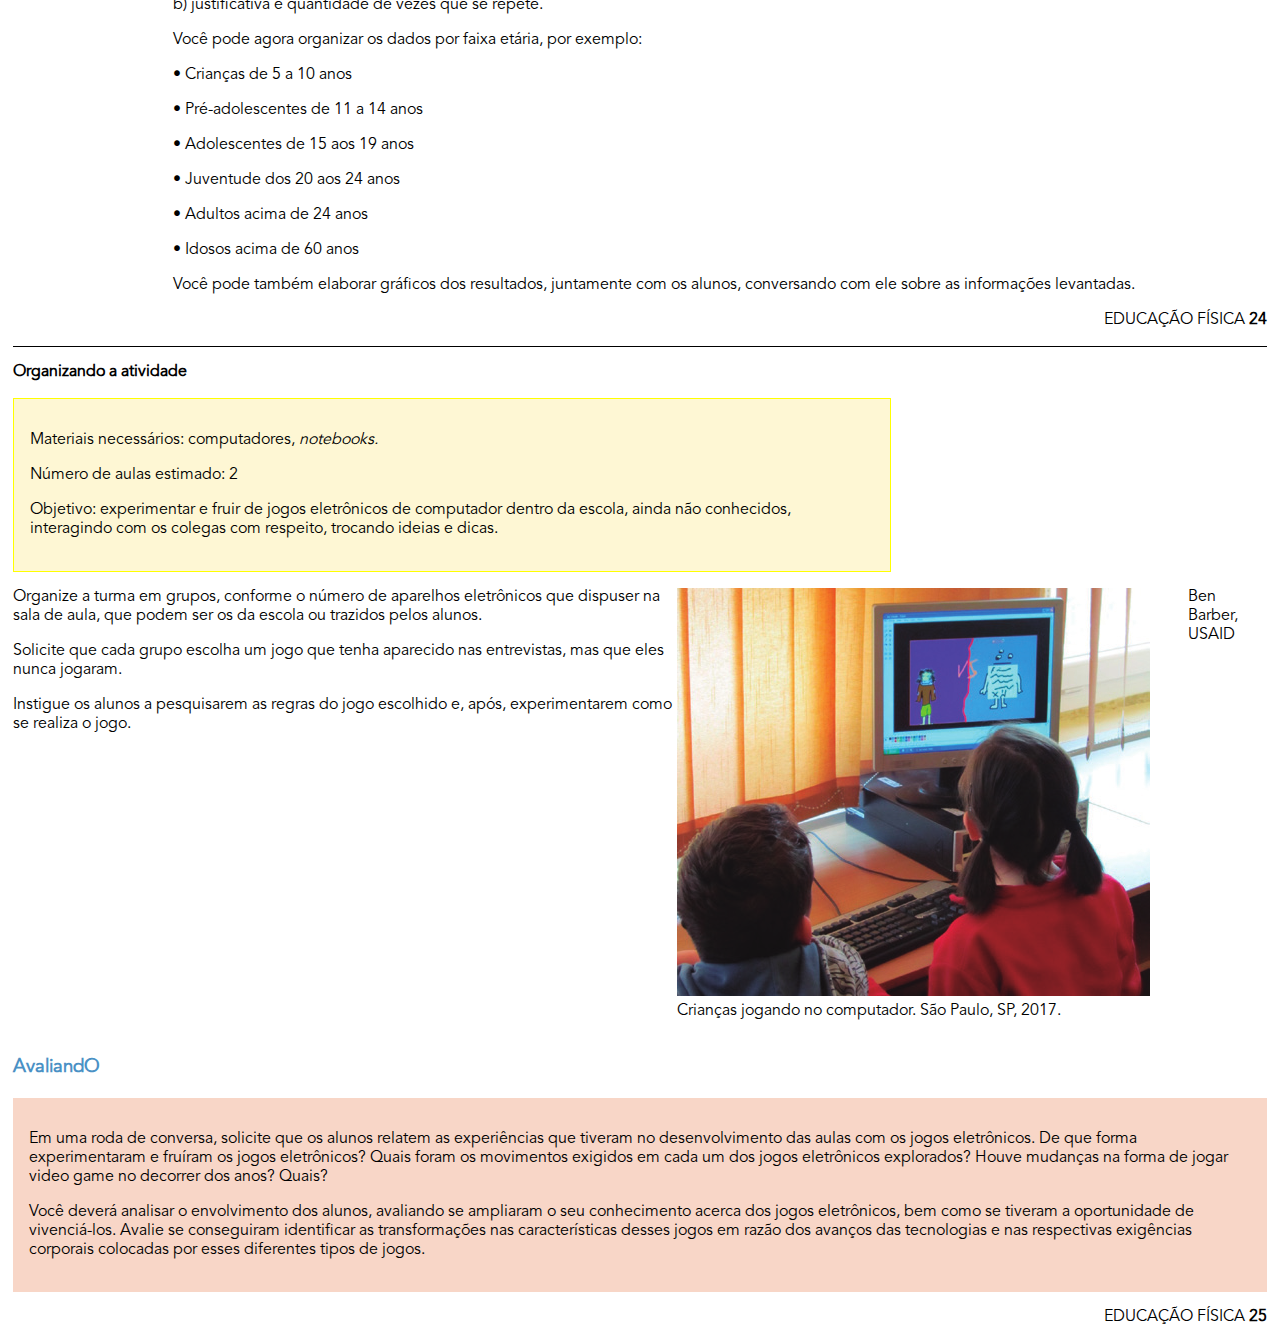
==== commit 47953922: "Descrição das imagens" ====
--- a/zip/ED Fisica 6. FINAL CAPA - Diego Berton, Roselise Stallivi/part2-0-brincadeiras.html
+++ b/zip/ED Fisica 6. FINAL CAPA - Diego Berton, Roselise Stallivi/part2-0-brincadeiras.html
@@ -21,7 +21,7 @@
       </p>
       <h2 title="6.º, **ano**" class="calibre4 center">6.º ano</h2>
       <p class="calibre1">
-        <img src="images/000029.png" alt="Image 38" class="calibre2" />
+        <img src="images/000029.png" alt="Crianças fazendo capoeira" class="calibre2" />
       </p>
       <p class="calibre1">Sérgio Bonfim dos Santos</p>
       <p class="calibre1 right">EDUCAÇÃO FÍSICA <b class="calibre3">17</b></p>
@@ -117,7 +117,7 @@
         </p>
         <p class="calibre1"><b class="calibre3">Fifa Soccer</b></p>
         <p class="calibre1">
-          <img src="images/000125.png" alt="Image 43" class="calibre2" />
+          <img src="images/000125.png" alt="Jogo Fifa Soccer" class="calibre2" />
         </p>
         <p class="calibre1">
           Fifa Soccer é uma série de jogos, lançada anualmente, que inclui
@@ -164,7 +164,7 @@
             entretenimento contemporâneo.
           </p>
           <p class="calibre1">
-            <img src="images/000156.png" alt="Image 45" class="calibre2" />
+            <img src="images/000156.png" alt="Banner Era do Video Game" class="calibre2" />
           </p>
         </div>
       </div>
@@ -217,11 +217,11 @@
         </p>
         <div style="display: flex">
           <p class="calibre1">
-            <img src="images/000198.png" alt="Image 48" class="image-responsive" />
+            <img src="images/000198.png" alt="Jogo Just Dance" class="image-responsive" />
             Divulgação / Ubisoft Jogo Just Dance, 2015.
           </p>
           <p class="calibre1">
-            <img src="images/000232.png" alt="Image 50" class="image-responsive" />
+            <img src="images/000232.png" alt="Jogo Just Dance" class="image-responsive" />
             Divulgação / Ubisoft Jogo Just Dance, 2015.
           </p>
         </div>
@@ -275,13 +275,14 @@
 
           <div class="slides">
             <div id="slide-1">
-              <img class="img" src="images/000272.jpg" alt="Image 53" class="image-responsive" />
+              <img class="img" src="images/000272.jpg" alt="Adolescentes no tapete de dança" class="image-responsive" />
               <p class="author-info">
                 Adolescentes no tapete de dança. Frankfurt, Alemanha, 2012.
               </p>
             </div>
             <div id="slide-2">
-              <img class="img" src="images/000306.png" alt="Image 55" class="image-responsive" />
+              <img class="img" src="images/000306.png" alt="Jogo parecido com um controle de televisão permite ao jogador
+              jogar alguns games exclusivamente por movimentos." class="image-responsive" />
               <p class="author-info">
                 Jogo parecido com um controle de televisão permite ao jogador
                 jogar alguns games exclusivamente por movimentos. Yigo,
@@ -289,7 +290,7 @@
               </p>
             </div>
             <div id="slide-3">
-              <img class="img" src="images/000265.jpg" alt="Image 57" class="image-responsive" />
+              <img class="img" src="images/000265.jpg" alt="Jogo moderno virtual eletrônico" class="image-responsive" />
               <p class="author-info">
                 Jogo moderno virtual eletrônico.São Paulo, SP, 2012.
               </p>
@@ -325,8 +326,7 @@
       </div>
       <div id="sugestao-21" class="pointer background--blue padding1">
         <p class="calibre1">
-          <b class="calibre3">Sugestão de</b>
-          <b class="calibre3">LeiturA</b>
+          <b class="calibre3">Sugestão de LeiturA</b>
         </p>
         <p id="instrucao-21">Clique para mostrar a sugestão</p>
         <div id="bloco-sugestao-21" style="visibility: hidden">
@@ -383,7 +383,7 @@
             </i>
           </p>
           <p class="calibre1">
-            <img src="images/000069.jpg" alt="Homem jogando video game Wii" class="calibre2" />
+            <img src="images/000069.jpg" alt="Games com sensores de movimento ajudam na reabilitação de pacientes" class="calibre2" />
             Games com sensores de movimento ajudam na reabilitação de
             pacientes. Belo Horizonte, MG, 2015.
           </p>
@@ -643,7 +643,7 @@
           </p>
         </div>
         <p class="calibre1">
-          <img src="images/000132.png" alt="Image 64" class="calibre2" />
+          <img src="images/000132.png" alt="Crianças jogando no computador" class="calibre2" />
           Crianças jogando no computador. São Paulo, SP, 2017.
         </p>
         <p class="calibre1">Ben Barber, USAID</p>
--- a/zip/ED Fisica 6. FINAL CAPA - Diego Berton, Roselise Stallivi/styles/style.css
+++ b/zip/ED Fisica 6. FINAL CAPA - Diego Berton, Roselise Stallivi/styles/style.css
@@ -87,13 +87,13 @@
 }
 
 .box {
-  margin: 0 10rem;
-  padding: 1rem;
+  margin: 0 160px;
+  padding: 16px;
   border: 1px solid black;
 }
 
 .box--yellow {
-  padding: 1rem;
+  padding: 16px;
   border: 1px solid yellow;
 }
 
@@ -114,7 +114,7 @@
 }
 
 .padding1 {
-  padding: 1rem;
+  padding: 16px;
 }
 
 .calibre1 {
--- a/zip/ED Fisica 6. FINAL CAPA - Diego Berton, Roselise Stallivi/styles/slider.css
+++ b/zip/ED Fisica 6. FINAL CAPA - Diego Berton, Roselise Stallivi/styles/slider.css
@@ -3,7 +3,7 @@
 } */
 
 .slider {
-  width: 400px;
+  width: 500px;
   text-align: center;
   overflow: hidden;
 }
@@ -36,8 +36,8 @@
 .slides > div {
   scroll-snap-align: start;
   flex-shrink: 0;
-  width: 400px;
-  height: 400px;
+  width: 500px;
+  height: 500px;
   margin-right: 50px;
   border-radius: 10px;
   background: #eee;
